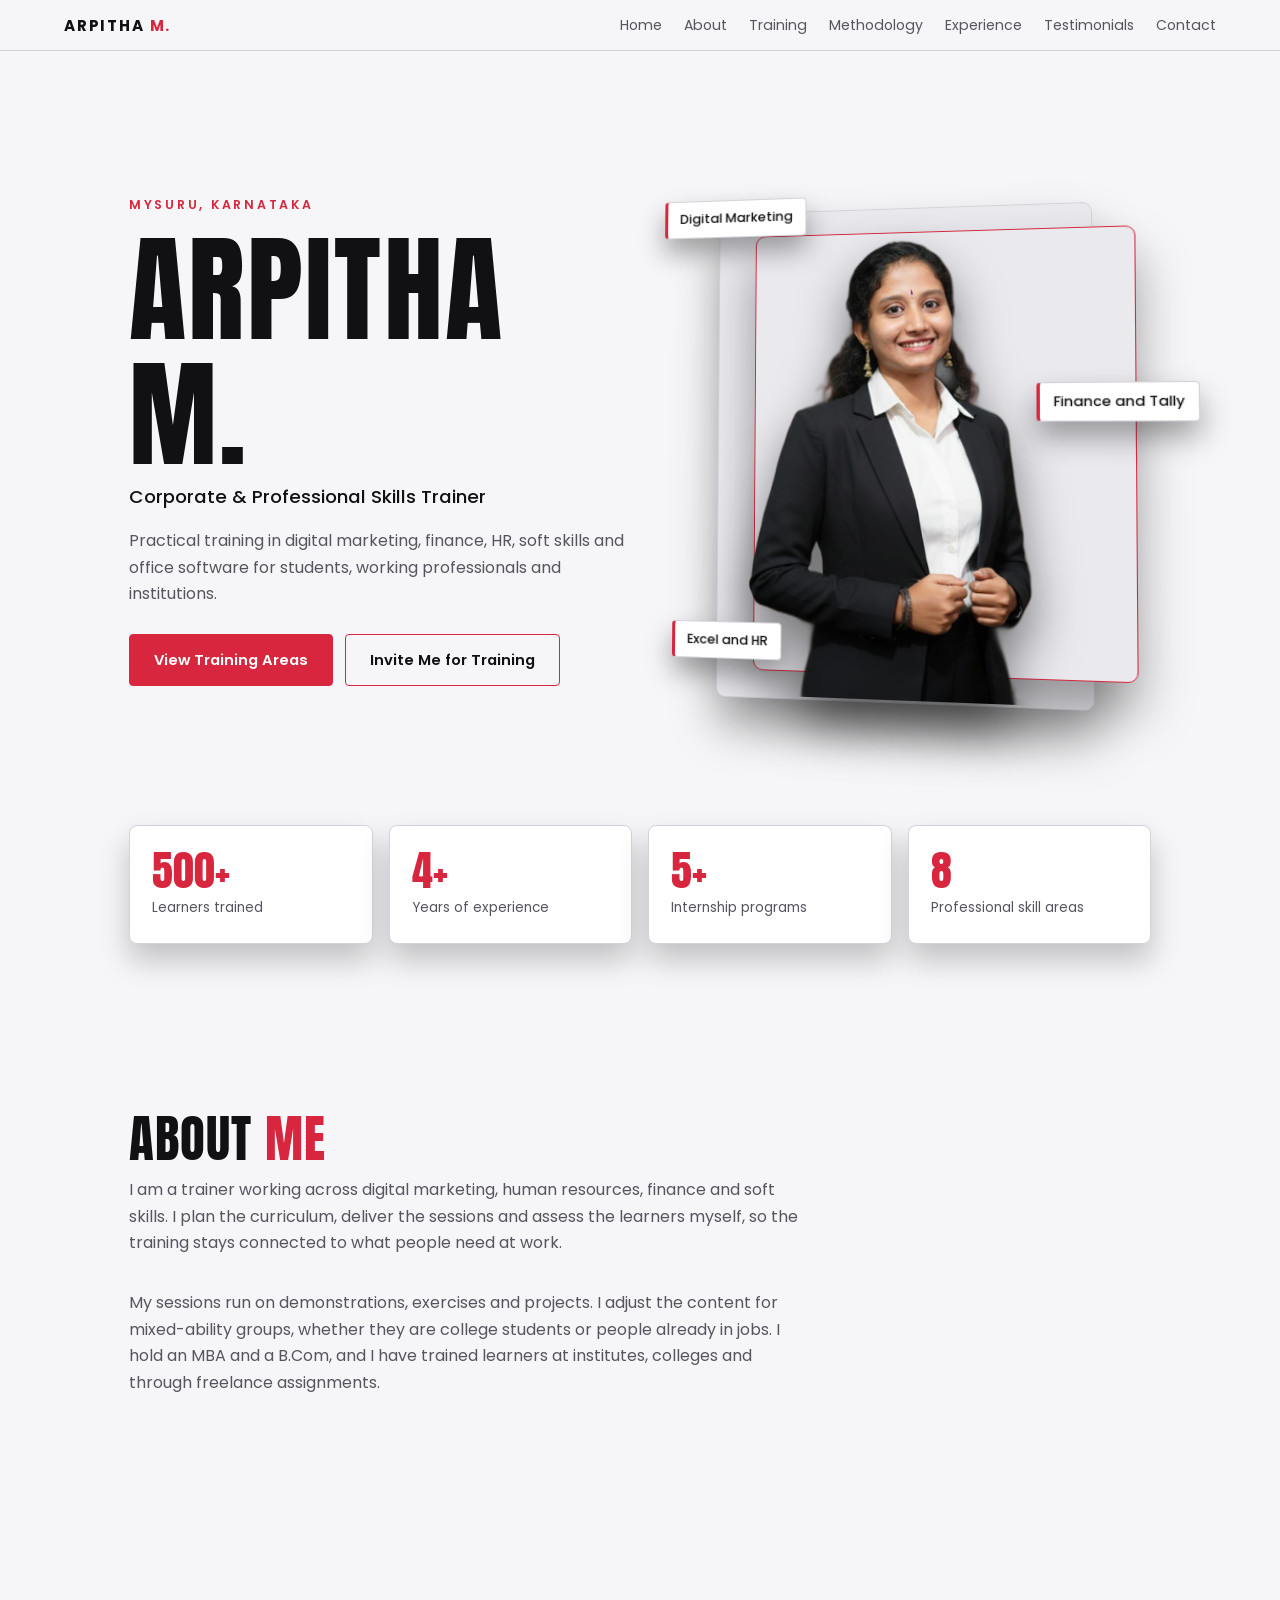
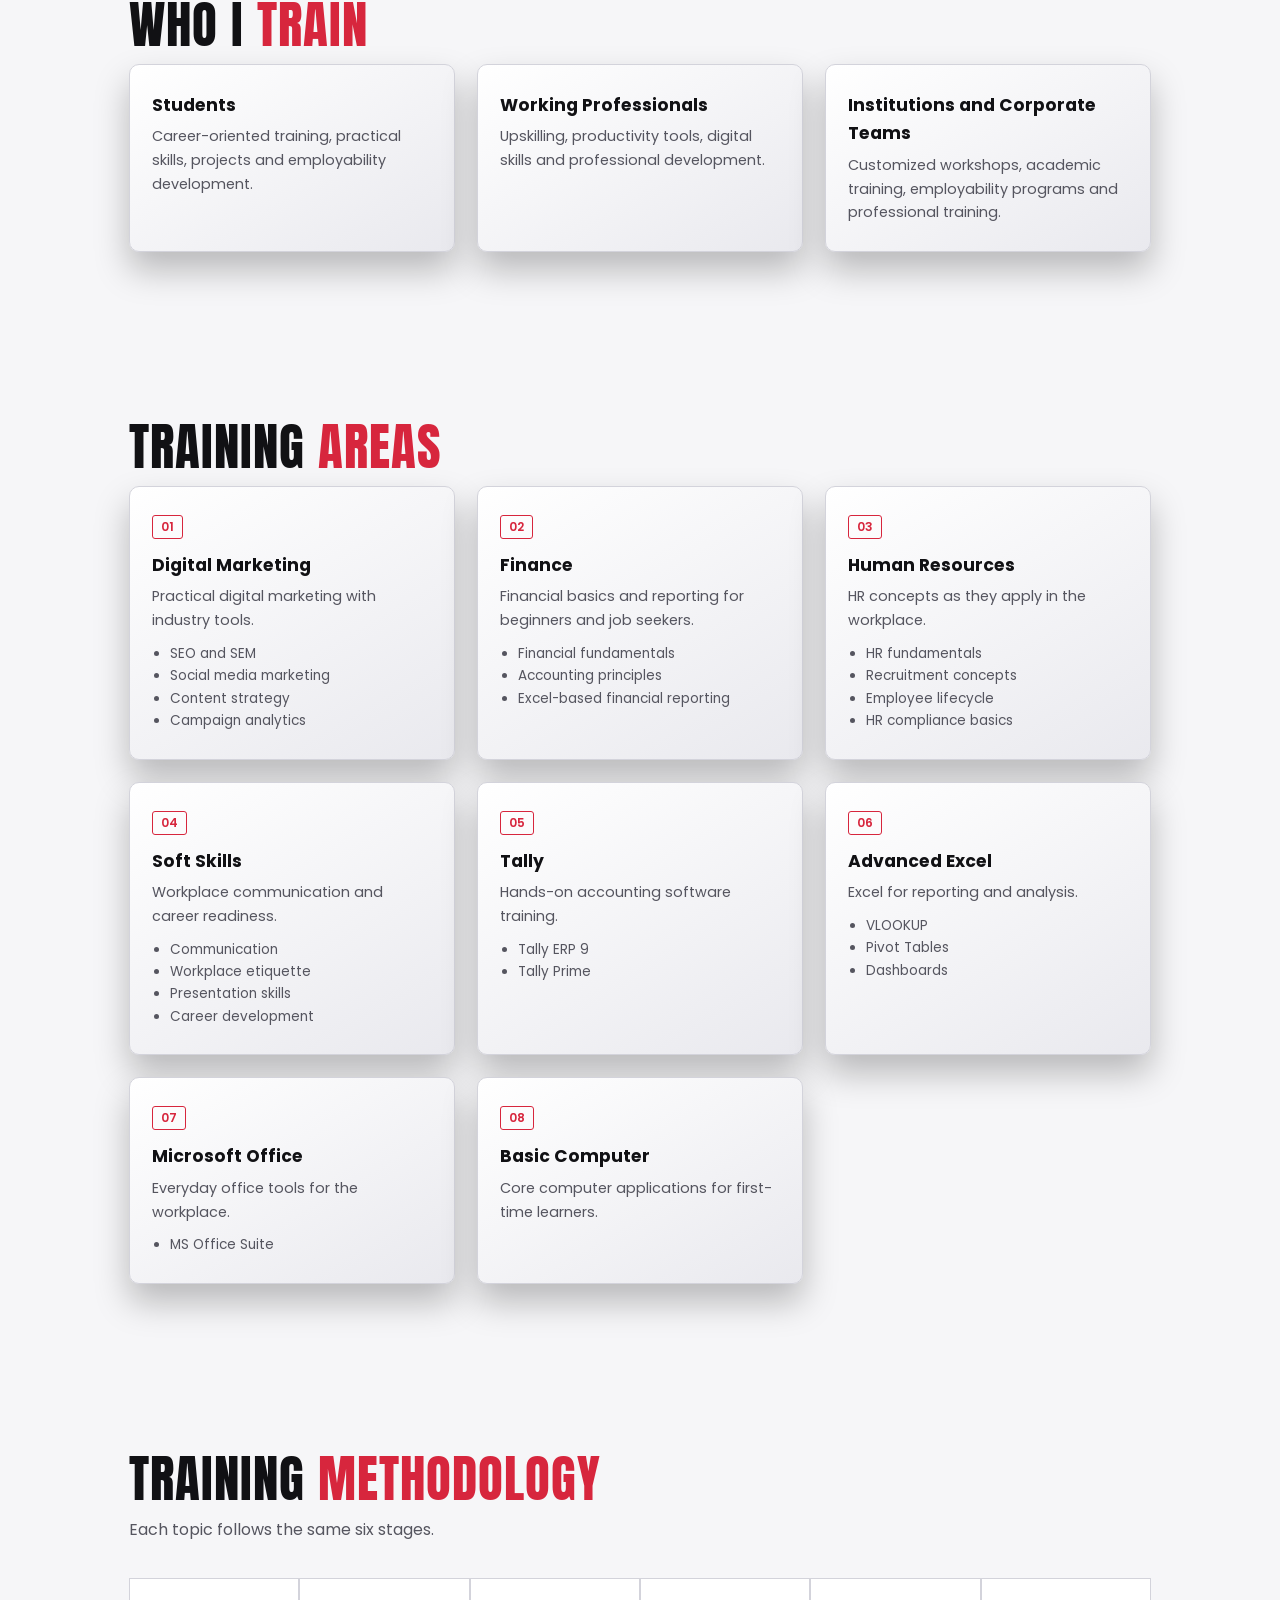
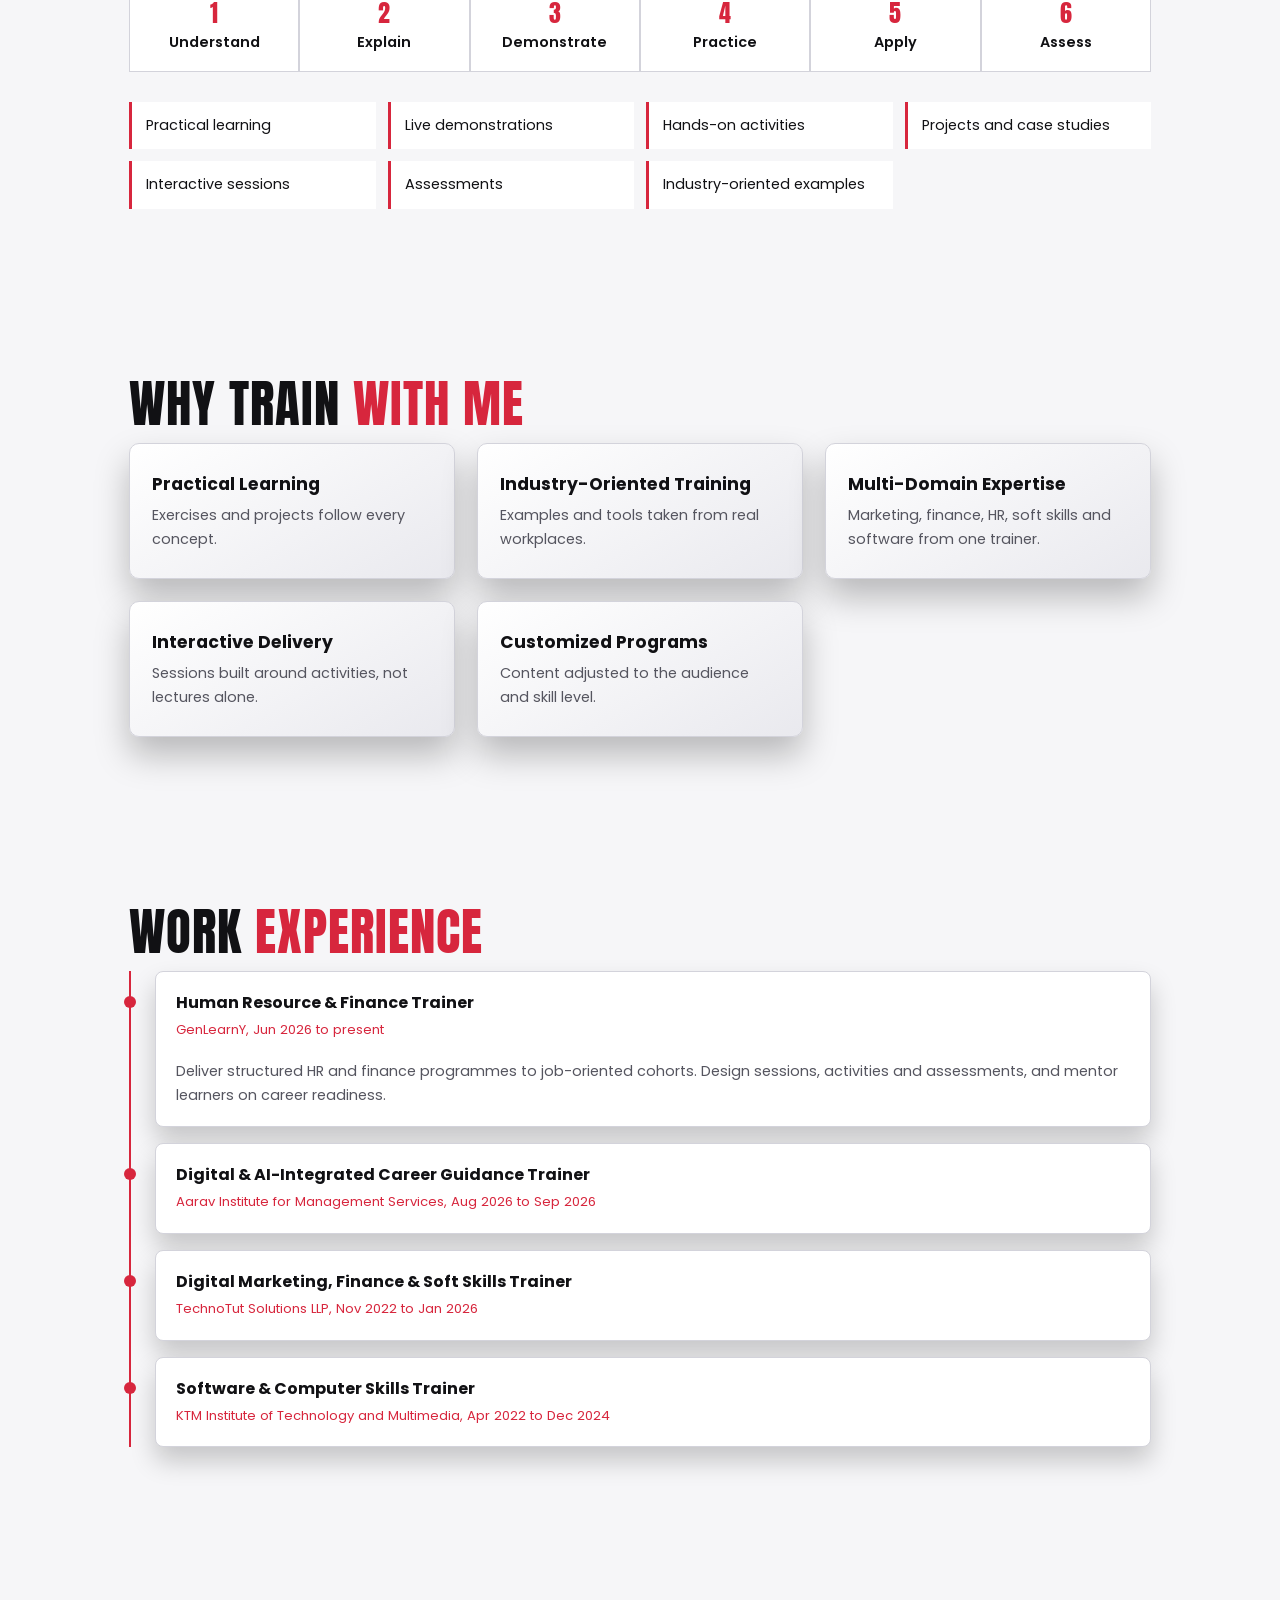
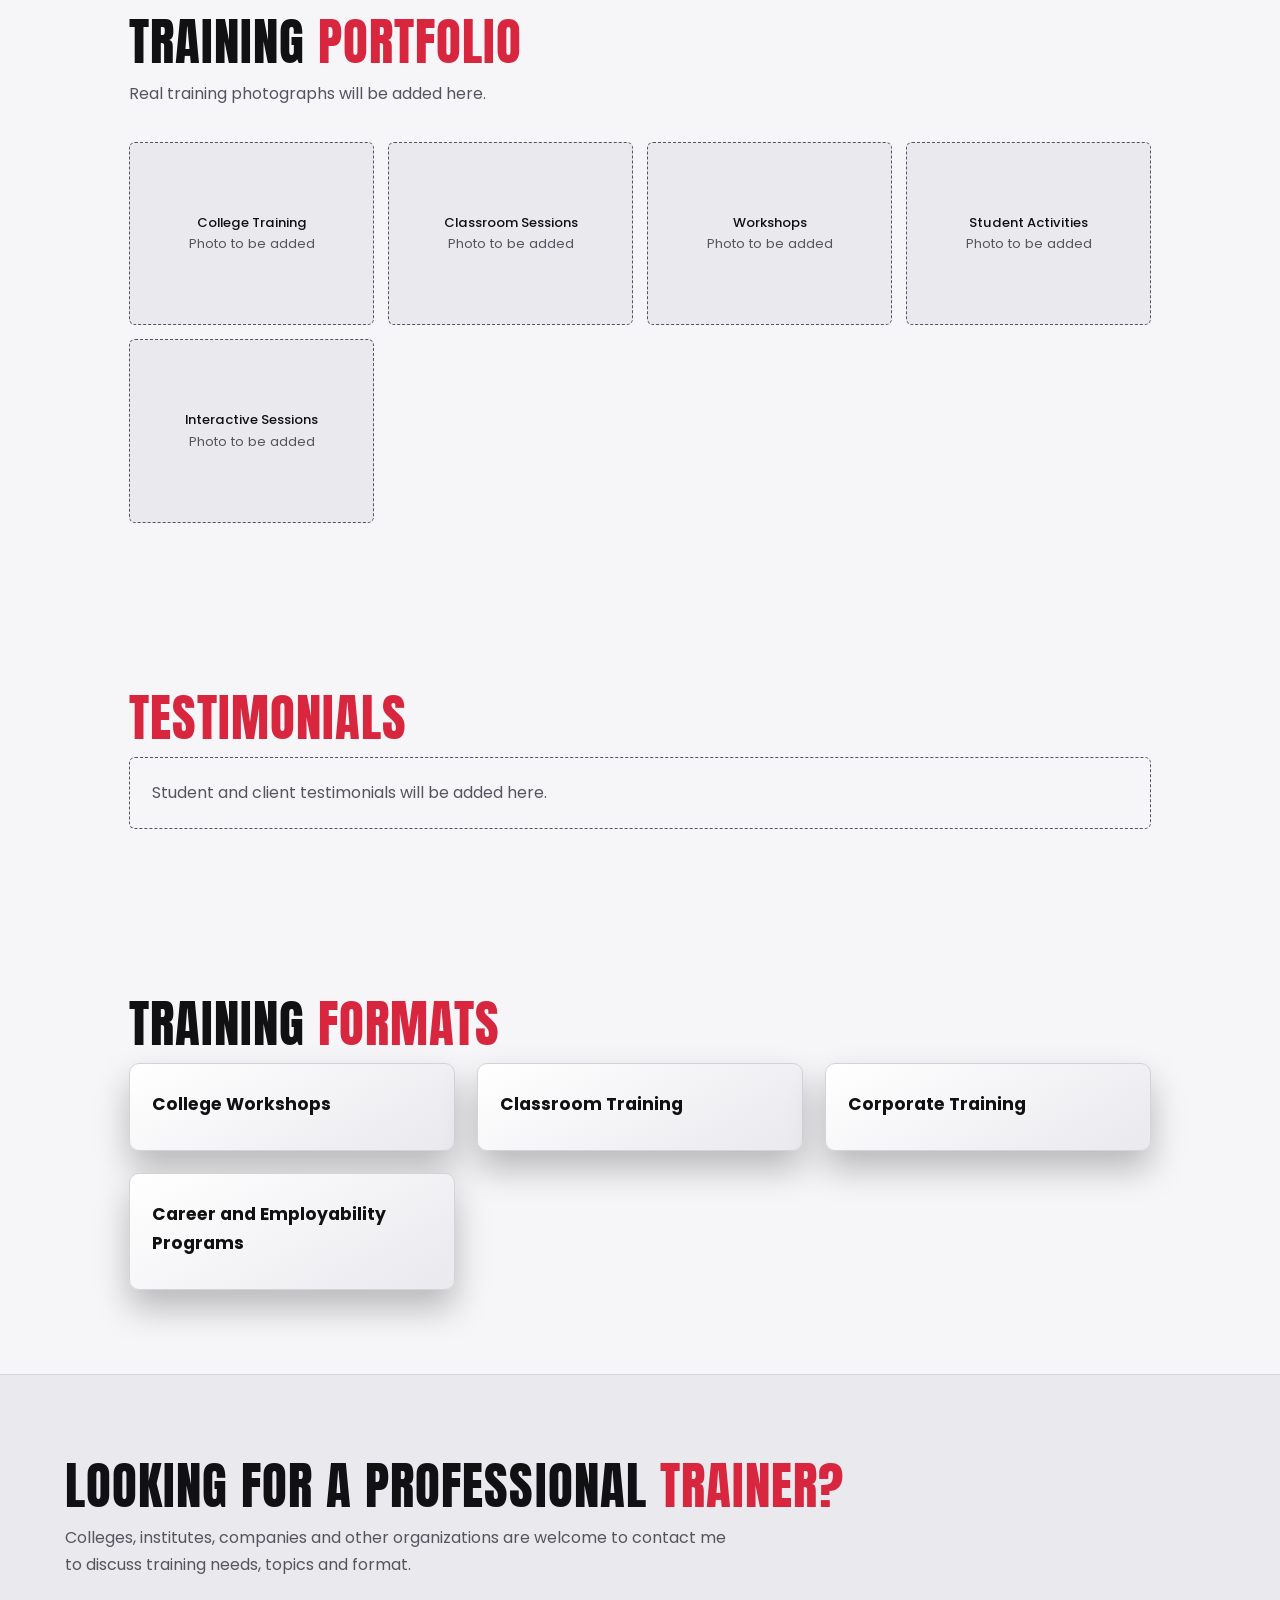
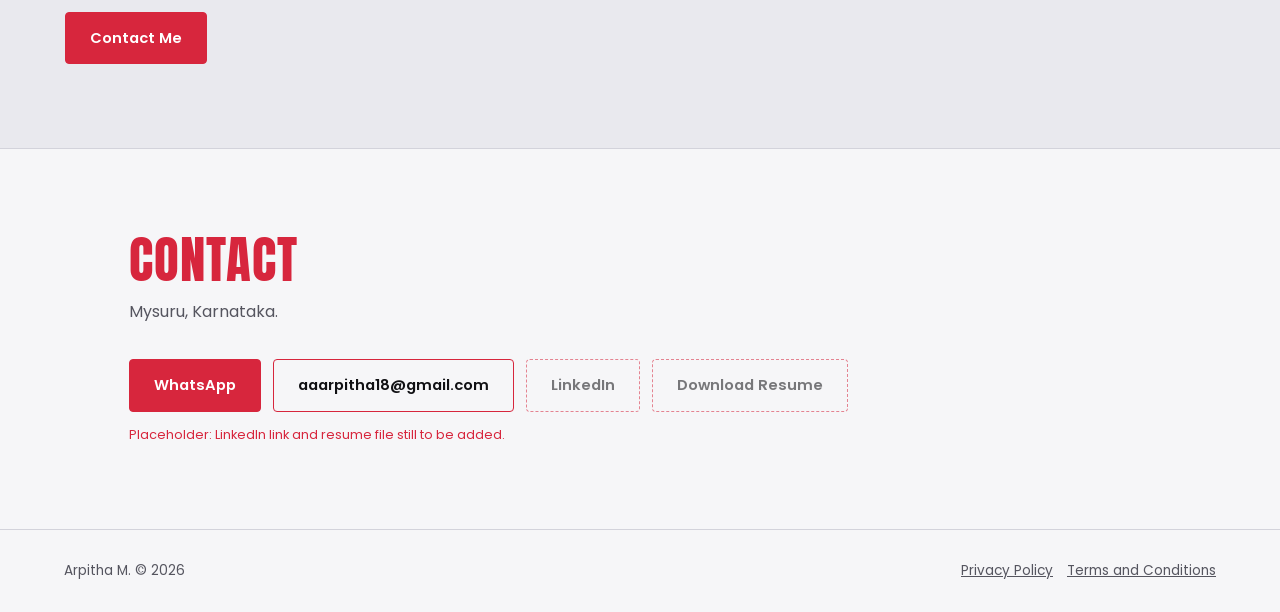
==== index.html @ 869b10e1 "Rename arpitha.html to index.html" ====
<!DOCTYPE html>
<html lang="en">
<head>
<meta charset="utf-8">
<meta name="viewport" content="width=device-width, initial-scale=1, viewport-fit=cover">
<title>Arpitha M. | Corporate & Professional Skills Trainer</title>
<meta name="description" content="Practical training in digital marketing, finance, HR, soft skills and office software for students, professionals and institutions. Mysuru, Karnataka.">
<link href="https://fonts.googleapis.com/css2?family=Anton&family=Poppins:wght@400;500;600&display=swap" rel="stylesheet">
<style>
:root{--bg:#0b0b0d;--bg2:#131317;--fg:#f3f3f5;--mut:#a4a4ae;--acc:#d7263d;--card:#1a1a1f;--line:#2b2b33;box-sizing:border-box;padding-top:env(safe-area-inset-top,0px);padding-bottom:env(safe-area-inset-bottom,0px)}
@media(prefers-color-scheme:light){:root:not([data-theme="dark"]){--bg:#f6f6f8;--bg2:#e9e9ee;--fg:#111114;--mut:#55555f;--card:#fff;--line:#d3d3db}}
:root[data-theme="light"]{--bg:#f6f6f8;--bg2:#e9e9ee;--fg:#111114;--mut:#55555f;--card:#fff;--line:#d3d3db}
:root[data-theme="dark"]{--bg:#0b0b0d;--bg2:#131317;--fg:#f3f3f5;--mut:#a4a4ae;--card:#1a1a1f;--line:#2b2b33}
*{box-sizing:border-box;margin:0}
html{scroll-behavior:smooth;scroll-padding-top:calc(64px + env(safe-area-inset-top,0px));height:auto}
body{background:var(--bg);color:var(--fg);font:400 16px/1.65 Poppins,system-ui,sans-serif;overflow-x:hidden}
h1,h2{font-family:Anton,Impact,sans-serif;font-weight:400;text-transform:uppercase;letter-spacing:.02em;line-height:1.05}
a{color:inherit}
:focus-visible{outline:2px solid var(--acc);outline-offset:3px}
nav{position:sticky;top:env(safe-area-inset-top,0px);z-index:9;display:flex;justify-content:space-between;align-items:center;padding:12px 5vw;background:var(--bg);border-bottom:1px solid var(--line)}
nav b{letter-spacing:.12em;font-size:.95rem}nav b span{color:var(--acc)}
nav ul{display:flex;gap:22px;list-style:none;padding:0}
nav a{text-decoration:none;font-size:.88rem;color:var(--mut)}nav a:hover{color:var(--fg)}
#mb{display:none;background:none;border:1px solid var(--line);color:var(--fg);padding:8px 14px;border-radius:4px;font:inherit;min-height:44px}
section,.wrap{padding:84px 5vw;max-width:1150px;margin:auto}
h2{font-size:clamp(2rem,5vw,3.2rem);margin-bottom:12px}h2 span{color:var(--acc)}
.lead{color:var(--mut);max-width:680px;margin-bottom:34px}
.btn{display:inline-block;padding:13px 24px;border-radius:4px;border:1px solid var(--acc);text-decoration:none;font-weight:600;font-size:.92rem;min-height:44px}
.btn.p{background:var(--acc);color:#fff}.btn.p:hover{background:#b81e32}.btn:not(.p):hover{background:rgba(215,38,61,.12)}
.btn[aria-disabled]{opacity:.55;border-style:dashed;pointer-events:none}
.hero{display:grid;grid-template-columns:1.1fr 1fr;gap:40px;align-items:center;min-height:86vh;perspective:1400px}
.hero small{color:var(--acc);letter-spacing:.22em;font-weight:600;font-size:.78rem}
.hero h1{font-size:clamp(3.4rem,10vw,7.4rem);margin:10px 0 6px}
.hero h3{font-weight:500;font-size:1.15rem;margin-bottom:16px}
.hero p{color:var(--mut);max-width:520px;margin-bottom:26px}
.hero .bt{display:flex;gap:12px;flex-wrap:wrap}
.stage{position:relative;transform-style:preserve-3d;transform:rotateY(-12deg) rotateX(3deg);display:flex;justify-content:center;padding:26px 0}
.stage .pl{position:absolute;border:1px solid var(--line);border-radius:10px;background:var(--bg2);box-shadow:0 30px 50px rgba(0,0,0,.35)}
.stage .a{inset:6% 12% 2% 4%;transform:translateZ(-90px)}
.stage .b{inset:12% 4% 8% 14%;transform:translateZ(-45px);border-color:var(--acc)}
.stage img{position:relative;width:min(100%,380px);height:auto;filter:drop-shadow(0 26px 24px rgba(0,0,0,.5))}
.chip{position:absolute;padding:7px 12px;background:var(--card);border:1px solid var(--line);border-left:3px solid var(--acc);border-radius:4px;font-size:.78rem;font-weight:500;box-shadow:0 14px 26px rgba(0,0,0,.35)}
.c1{top:10%;left:-2%;transform:translateZ(80px)}.c2{top:42%;right:-3%;transform:translateZ(110px)}.c3{bottom:12%;left:0;transform:translateZ(70px)}
.stats{display:grid;grid-template-columns:repeat(auto-fit,minmax(170px,1fr));gap:16px}
.stat{background:var(--card);border:1px solid var(--line);border-radius:8px;padding:22px;box-shadow:0 16px 30px rgba(0,0,0,.22)}
.stat b{font:400 2.6rem Anton,sans-serif;color:var(--acc);display:block;line-height:1.1}.stat span{font-size:.85rem;color:var(--mut)}
.grid{display:grid;grid-template-columns:repeat(auto-fit,minmax(250px,1fr));gap:22px;perspective:1100px}
.card{background:linear-gradient(150deg,var(--card),var(--bg2));border:1px solid var(--line);border-radius:10px;padding:26px 22px;box-shadow:0 18px 34px rgba(0,0,0,.25);transition:transform .2s,border-color .2s}
.card:hover{transform:rotateX(4deg) rotateY(-4deg) translateY(-4px);border-color:var(--acc)}
.card .n{display:inline-block;font:600 .75rem Poppins;color:var(--acc);border:1px solid var(--acc);padding:2px 8px;border-radius:3px;margin-bottom:12px}
.card h3{font-size:1.08rem;margin-bottom:6px}.card p{font-size:.9rem;color:var(--mut)}
.card ul{margin:10px 0 0 18px;padding:0;font-size:.85rem;color:var(--mut)}
.steps{display:grid;grid-template-columns:repeat(6,1fr);gap:0;margin-bottom:30px;counter-reset:s}
.steps div{counter-increment:s;padding:16px 10px;border:1px solid var(--line);background:var(--card);text-align:center;font-weight:600;font-size:.9rem;position:relative}
.steps div::before{content:counter(s);display:block;color:var(--acc);font:400 1.5rem Anton,sans-serif}
.pts{display:grid;grid-template-columns:repeat(auto-fit,minmax(220px,1fr));gap:12px;list-style:none;padding:0}
.pts li{padding:12px 14px;border-left:3px solid var(--acc);background:var(--card);font-size:.9rem}
.tl{border-left:2px solid var(--acc);padding-left:24px;display:grid;gap:16px}
.job{background:var(--card);border:1px solid var(--line);border-radius:8px;padding:0;position:relative;box-shadow:0 14px 26px rgba(0,0,0,.2)}
.job::before{content:"";position:absolute;left:-32px;top:24px;width:12px;height:12px;background:var(--acc);border-radius:50%}
.job button{width:100%;text-align:left;background:none;border:0;color:inherit;font:inherit;padding:18px 20px;cursor:pointer;min-height:44px}
.job strong{display:block}.job em{font-style:normal;color:var(--acc);font-size:.82rem}
.job .d{display:none;padding:0 20px 18px;color:var(--mut);font-size:.9rem}.job.o .d{display:block}
.gal{display:grid;grid-template-columns:repeat(auto-fit,minmax(200px,1fr));gap:14px}
.ph{aspect-ratio:4/3;border:1px dashed var(--mut);border-radius:6px;display:flex;flex-direction:column;align-items:center;justify-content:center;color:var(--mut);font-size:.82rem;text-align:center;padding:10px;background:var(--bg2)}
.ph b{color:var(--fg);font-weight:500}
.note{border:1px dashed var(--mut);padding:22px;border-radius:6px;color:var(--mut)}
.cta{background:var(--bg2);border-top:1px solid var(--line);border-bottom:1px solid var(--line);max-width:none}
.cta>div{max-width:1150px;margin:auto}
.ct{display:flex;gap:12px;flex-wrap:wrap}
.ph-t{color:var(--acc);font-size:.8rem}
footer{border-top:1px solid var(--line);padding:30px 5vw;color:var(--mut);font-size:.85rem;display:flex;justify-content:space-between;gap:12px;flex-wrap:wrap}
footer a{margin-left:14px}
#legal{display:none}.leg h2{margin-top:10px}.leg h3{margin:22px 0 6px}.leg p{color:var(--mut);max-width:720px}
body.lg #main{display:none}body.lg #legal{display:block}
@media(max-width:820px){
nav ul{display:none;position:absolute;top:100%;left:0;right:0;flex-direction:column;gap:0;background:var(--bg);border-bottom:1px solid var(--line)}
nav ul.o{display:flex}nav li a{display:block;padding:14px 5vw}#mb{display:block}
.hero{grid-template-columns:1fr;min-height:auto;padding-top:40px}
.stage{transform:none}.stage .pl{transform:none}.chip{transform:none!important;position:static;margin:4px}.stage{flex-wrap:wrap}.stage .a,.stage .b{display:none}
.steps{grid-template-columns:repeat(2,1fr)}.card:hover{transform:none}
section,.wrap{padding:60px 5vw}}
@media(prefers-reduced-motion:reduce){*{transition:none!important;scroll-behavior:auto!important}}
</style>
</head>
<body>
<nav aria-label="Main">
<b>ARPITHA <span>M.</span></b>
<button id="mb" aria-expanded="false" aria-controls="nl">Menu</button>
<ul id="nl">
<li><a href="#home">Home</a></li><li><a href="#about">About</a></li><li><a href="#training">Training</a></li><li><a href="#method">Methodology</a></li><li><a href="#experience">Experience</a></li><li><a href="#testimonials">Testimonials</a></li><li><a href="#contact">Contact</a></li>
</ul>
</nav>
<div id="main">
<section class="hero" id="home">
<div>
<small>MYSURU, KARNATAKA</small>
<h1>Arpitha M.</h1>
<h3>Corporate &amp; Professional Skills Trainer</h3>
<p>Practical training in digital marketing, finance, HR, soft skills and office software for students, working professionals and institutions.</p>
<div class="bt"><a class="btn p" href="#training">View Training Areas</a><a class="btn" href="#contact">Invite Me for Training</a></div>
</div>
<div class="stage">
<div class="pl a"></div><div class="pl b"></div>
<img alt="Portrait of Arpitha M." src="[data-uri]" width="380" height="521">
<span class="chip c1">Digital Marketing</span><span class="chip c2">Finance and Tally</span><span class="chip c3">Excel and HR</span>
</div>
</section>

<section id="experience-numbers" style="padding-top:0">
<div class="stats">
<div class="stat"><b>500+</b><span>Learners trained</span></div>
<div class="stat"><b>4+</b><span>Years of experience</span></div>
<div class="stat"><b>5+</b><span>Internship programs</span></div>
<div class="stat"><b>8</b><span>Professional skill areas</span></div>
</div>
</section>

<section id="about">
<h2>About <span>Me</span></h2>
<p class="lead">I am a trainer working across digital marketing, human resources, finance and soft skills. I plan the curriculum, deliver the sessions and assess the learners myself, so the training stays connected to what people need at work.</p>
<p class="lead">My sessions run on demonstrations, exercises and projects. I adjust the content for mixed-ability groups, whether they are college students or people already in jobs. I hold an MBA and a B.Com, and I have trained learners at institutes, colleges and through freelance assignments.</p>
</section>

<section id="who">
<h2>Who I <span>Train</span></h2>
<div class="grid">
<div class="card"><h3>Students</h3><p>Career-oriented training, practical skills, projects and employability development.</p></div>
<div class="card"><h3>Working Professionals</h3><p>Upskilling, productivity tools, digital skills and professional development.</p></div>
<div class="card"><h3>Institutions and Corporate Teams</h3><p>Customized workshops, academic training, employability programs and professional training.</p></div>
</div>
</section>

<section id="training">
<h2>Training <span>Areas</span></h2>
<div class="grid">
<div class="card"><span class="n">01</span><h3>Digital Marketing</h3><p>Practical digital marketing with industry tools.</p><ul><li>SEO and SEM</li><li>Social media marketing</li><li>Content strategy</li><li>Campaign analytics</li></ul></div>
<div class="card"><span class="n">02</span><h3>Finance</h3><p>Financial basics and reporting for beginners and job seekers.</p><ul><li>Financial fundamentals</li><li>Accounting principles</li><li>Excel-based financial reporting</li></ul></div>
<div class="card"><span class="n">03</span><h3>Human Resources</h3><p>HR concepts as they apply in the workplace.</p><ul><li>HR fundamentals</li><li>Recruitment concepts</li><li>Employee lifecycle</li><li>HR compliance basics</li></ul></div>
<div class="card"><span class="n">04</span><h3>Soft Skills</h3><p>Workplace communication and career readiness.</p><ul><li>Communication</li><li>Workplace etiquette</li><li>Presentation skills</li><li>Career development</li></ul></div>
<div class="card"><span class="n">05</span><h3>Tally</h3><p>Hands-on accounting software training.</p><ul><li>Tally ERP 9</li><li>Tally Prime</li></ul></div>
<div class="card"><span class="n">06</span><h3>Advanced Excel</h3><p>Excel for reporting and analysis.</p><ul><li>VLOOKUP</li><li>Pivot Tables</li><li>Dashboards</li></ul></div>
<div class="card"><span class="n">07</span><h3>Microsoft Office</h3><p>Everyday office tools for the workplace.</p><ul><li>MS Office Suite</li></ul></div>
<div class="card"><span class="n">08</span><h3>Basic Computer</h3><p>Core computer applications for first-time learners.</p></div>
</div>
</section>

<section id="method">
<h2>Training <span>Methodology</span></h2>
<p class="lead">Each topic follows the same six stages.</p>
<div class="steps"><div>Understand</div><div>Explain</div><div>Demonstrate</div><div>Practice</div><div>Apply</div><div>Assess</div></div>
<ul class="pts"><li>Practical learning</li><li>Live demonstrations</li><li>Hands-on activities</li><li>Projects and case studies</li><li>Interactive sessions</li><li>Assessments</li><li>Industry-oriented examples</li></ul>
</section>

<section id="why">
<h2>Why Train <span>With Me</span></h2>
<div class="grid">
<div class="card"><h3>Practical Learning</h3><p>Exercises and projects follow every concept.</p></div>
<div class="card"><h3>Industry-Oriented Training</h3><p>Examples and tools taken from real workplaces.</p></div>
<div class="card"><h3>Multi-Domain Expertise</h3><p>Marketing, finance, HR, soft skills and software from one trainer.</p></div>
<div class="card"><h3>Interactive Delivery</h3><p>Sessions built around activities, not lectures alone.</p></div>
<div class="card"><h3>Customized Programs</h3><p>Content adjusted to the audience and skill level.</p></div>
</div>
</section>

<section id="experience">
<h2>Work <span>Experience</span></h2>
<div class="tl">
<div class="job o"><button aria-expanded="true"><strong>Human Resource &amp; Finance Trainer</strong><em>GenLearnY, Jun 2026 to present</em></button><div class="d">Deliver structured HR and finance programmes to job-oriented cohorts. Design sessions, activities and assessments, and mentor learners on career readiness.</div></div>
<div class="job"><button aria-expanded="false"><strong>Digital &amp; AI-Integrated Career Guidance Trainer</strong><em>Aarav Institute for Management Services, Aug 2026 to Sep 2026</em></button><div class="d">Delivered digital and AI-integrated training and career guidance workshops across colleges and educational institutions, customised to each group.</div></div>
<div class="job"><button aria-expanded="false"><strong>Digital Marketing, Finance &amp; Soft Skills Trainer</strong><em>TechnoTut Solutions LLP, Nov 2022 to Jan 2026</em></button><div class="d">Designed and delivered training in digital marketing, finance and soft skills. Built modules, assignments and assessments, and guided learners through industry-oriented projects.</div></div>
<div class="job"><button aria-expanded="false"><strong>Software &amp; Computer Skills Trainer</strong><em>KTM Institute of Technology and Multimedia, Apr 2022 to Dec 2024</em></button><div class="d">Taught MS Office, Advanced Excel, Tally ERP 9 and core computer applications, with separate tracks for beginner, intermediate and advanced learners.</div></div>
</div>
</section>

<section id="gallery">
<h2>Training <span>Portfolio</span></h2>
<p class="lead">Real training photographs will be added here.</p>
<div class="gal">
<div class="ph"><b>College Training</b>Photo to be added</div><div class="ph"><b>Classroom Sessions</b>Photo to be added</div><div class="ph"><b>Workshops</b>Photo to be added</div><div class="ph"><b>Student Activities</b>Photo to be added</div><div class="ph"><b>Interactive Sessions</b>Photo to be added</div>
</div>
</section>

<section id="testimonials">
<h2><span>Testimonials</span></h2>
<div class="note">Student and client testimonials will be added here.</div>
</section>

<section id="formats">
<h2>Training <span>Formats</span></h2>
<div class="grid">
<div class="card"><h3>College Workshops</h3></div><div class="card"><h3>Classroom Training</h3></div><div class="card"><h3>Corporate Training</h3></div><div class="card"><h3>Career and Employability Programs</h3></div>
</div>
</section>

<section class="cta" id="cta"><div>
<h2>Looking for a Professional <span>Trainer?</span></h2>
<p class="lead">Colleges, institutes, companies and other organizations are welcome to contact me to discuss training needs, topics and format.</p>
<a class="btn p" href="#contact">Contact Me</a>
</div></section>

<section id="contact">
<h2><span>Contact</span></h2>
<p class="lead">Mysuru, Karnataka.</p>
<div class="ct">
<a class="btn p" href="https://wa.me/916363958020">WhatsApp</a>
<a class="btn" href="mailto:aaarpitha18@gmail.com">aaarpitha18@gmail.com</a>
<a class="btn" aria-disabled="true" href="#contact">LinkedIn</a>
<a class="btn" aria-disabled="true" href="#contact">Download Resume</a>
</div>
<p class="ph-t" style="margin-top:12px">Placeholder: LinkedIn link and resume file still to be added.</p>
</section>
</div>

<div id="legal"><div class="wrap leg"></div></div>

<footer><span>Arpitha M. &copy; <span id="y"></span></span><span><a href="#/privacy-policy">Privacy Policy</a><a href="#/terms-and-conditions">Terms and Conditions</a></span></footer>

<script>
(function(){
var L={
"/privacy-policy":'<h2>Privacy <span>Policy</span></h2><p class="ph-t">Draft. Review and customize every item marked [CUSTOMIZE] before publishing.</p><h3>What this site collects</h3><p>This site has no forms and no accounts. [CUSTOMIZE: confirm whether analytics or cookies are added later.]</p><h3>Contact details you send</h3><p>If you email or message me on WhatsApp, I use your details only to reply about training. I do not sell or share them. [CUSTOMIZE: add retention period and any third parties.]</p><h3>Third-party services</h3><p>The site loads fonts from Google Fonts. WhatsApp and email open in their own apps under their own policies.</p><h3>Your requests</h3><p>To ask me to delete messages you sent, email me. [CUSTOMIZE: legal entity name, address and applicable law.]</p><p><a href="#home">Back to site</a></p>',
"/terms-and-conditions":'<h2>Terms and <span>Conditions</span></h2><p class="ph-t">Draft. Review and customize every item marked [CUSTOMIZE] before publishing.</p><h3>Use of this site</h3><p>This site presents the training services and background of Arpitha M. Content is for information only.</p><h3>Training engagements</h3><p>Fees, schedules, cancellation and certification terms are agreed in writing for each engagement. [CUSTOMIZE: add standard fees, cancellation policy and certificate terms if offered.]</p><h3>Content ownership</h3><p>Text, images and training material on this site belong to Arpitha M. Please ask before reusing them.</p><h3>Liability</h3><p>[CUSTOMIZE: add liability wording and governing law, ideally reviewed by a legal professional.]</p><p><a href="#home">Back to site</a></p>'};
function route(){var k=location.hash.slice(1);if(L[k]){document.querySelector('#legal .leg').innerHTML=L[k];document.body.classList.add('lg');document.title=k.indexOf('priv')>0?'Privacy Policy | Arpitha M.':'Terms and Conditions | Arpitha M.';scrollTo(0,0)}else{if(document.body.classList.contains('lg')){document.body.classList.remove('lg');document.title='Arpitha M. | Corporate & Professional Skills Trainer';var e=k&&document.getElementById(k);if(e)e.scrollIntoView()}}}
addEventListener('hashchange',route);route();
document.getElementById('y').textContent=new Date().getFullYear();
var mb=document.getElementById('mb'),nl=document.getElementById('nl');
mb.onclick=function(){var o=nl.classList.toggle('o');mb.setAttribute('aria-expanded',o)};
nl.onclick=function(e){if(e.target.tagName==='A'){nl.classList.remove('o');mb.setAttribute('aria-expanded',false)}};
document.querySelectorAll('.job button').forEach(function(b){b.onclick=function(){var j=b.parentNode,o=j.classList.toggle('o');b.setAttribute('aria-expanded',o)}});
})();
</script>
</body>
</html>
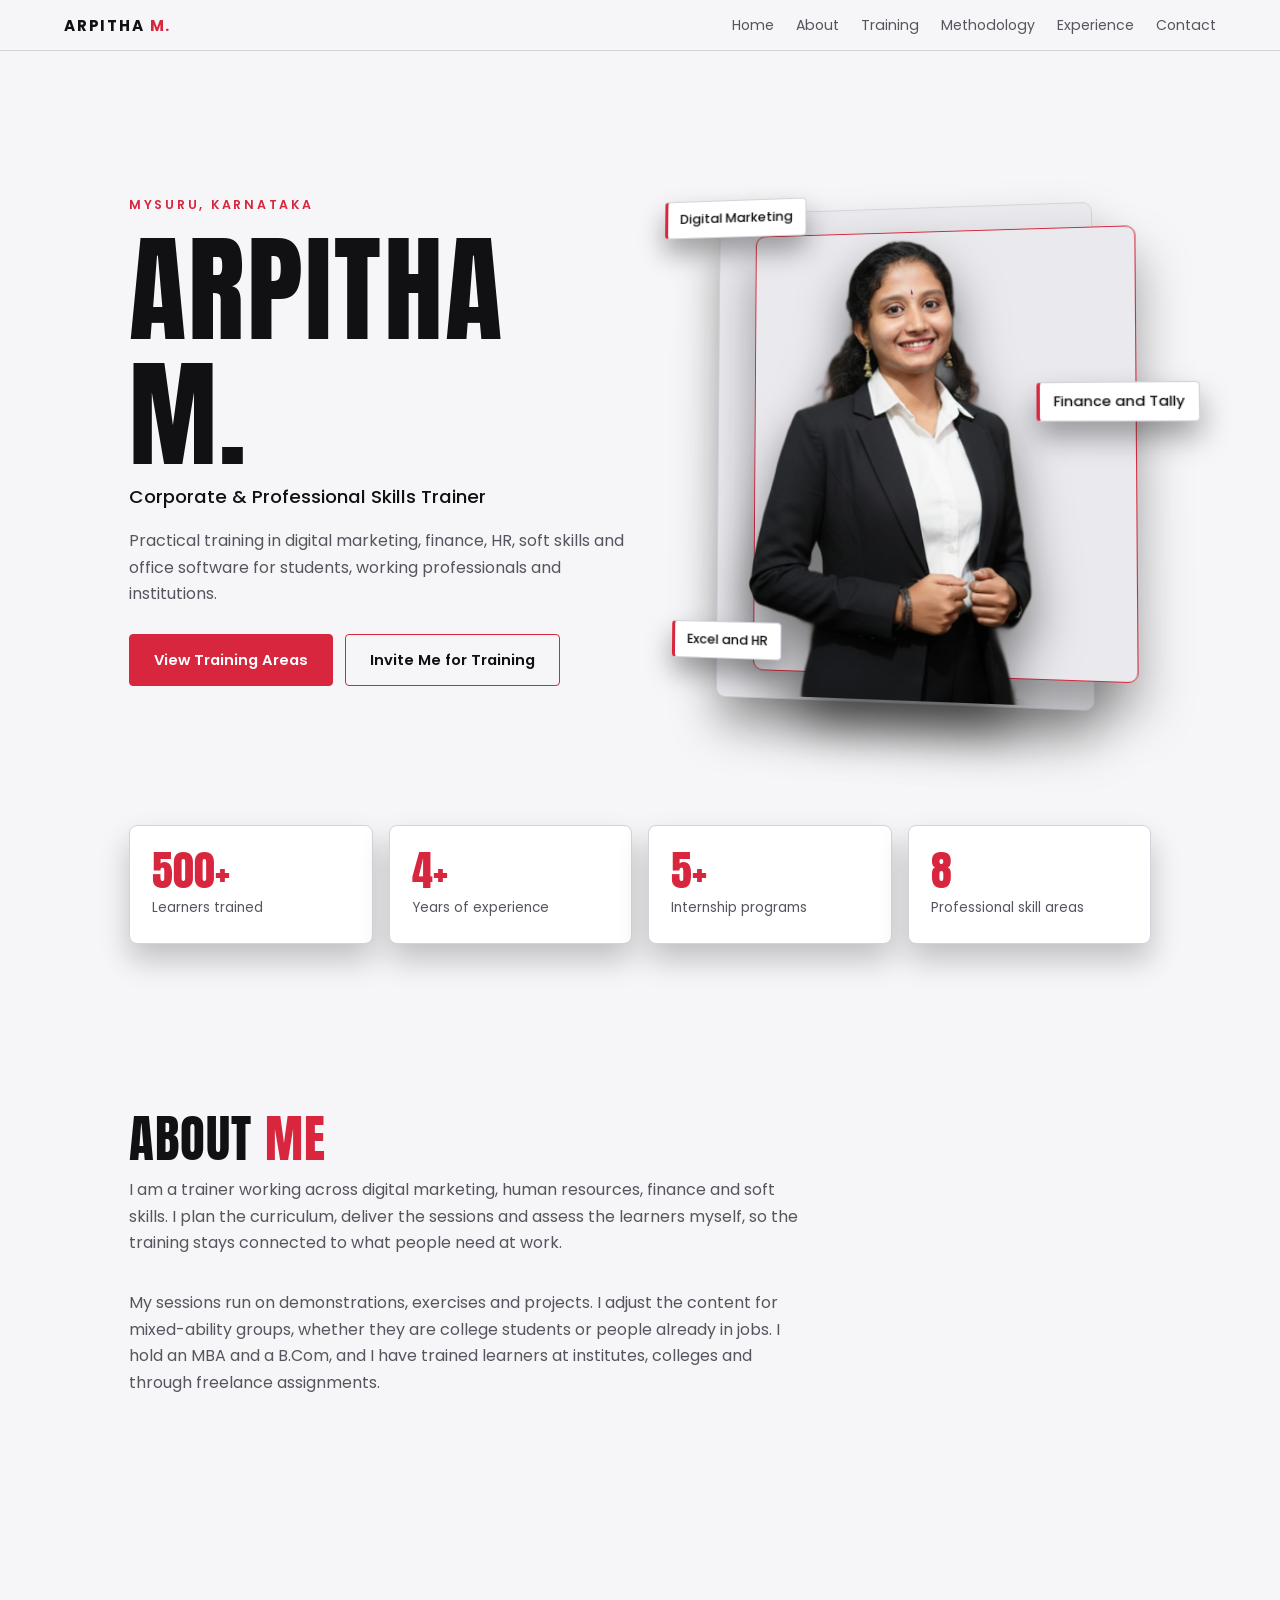
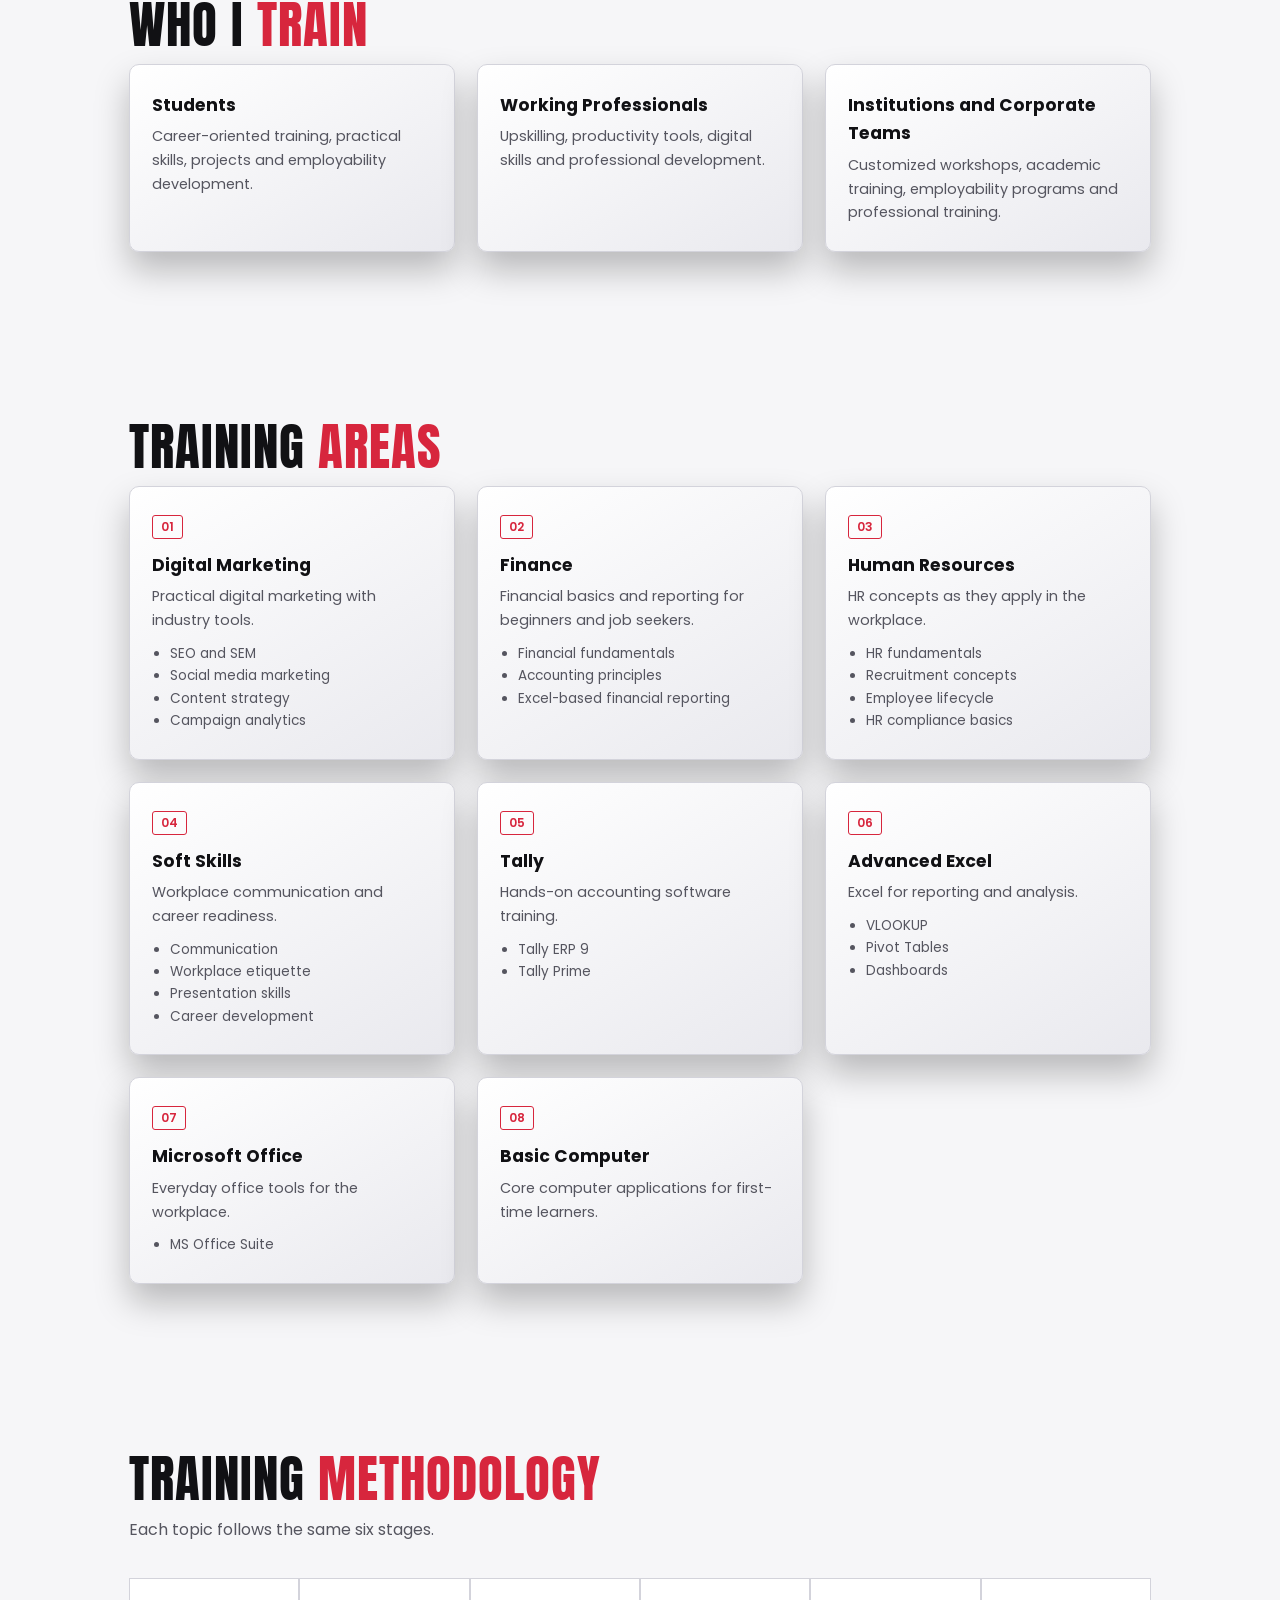
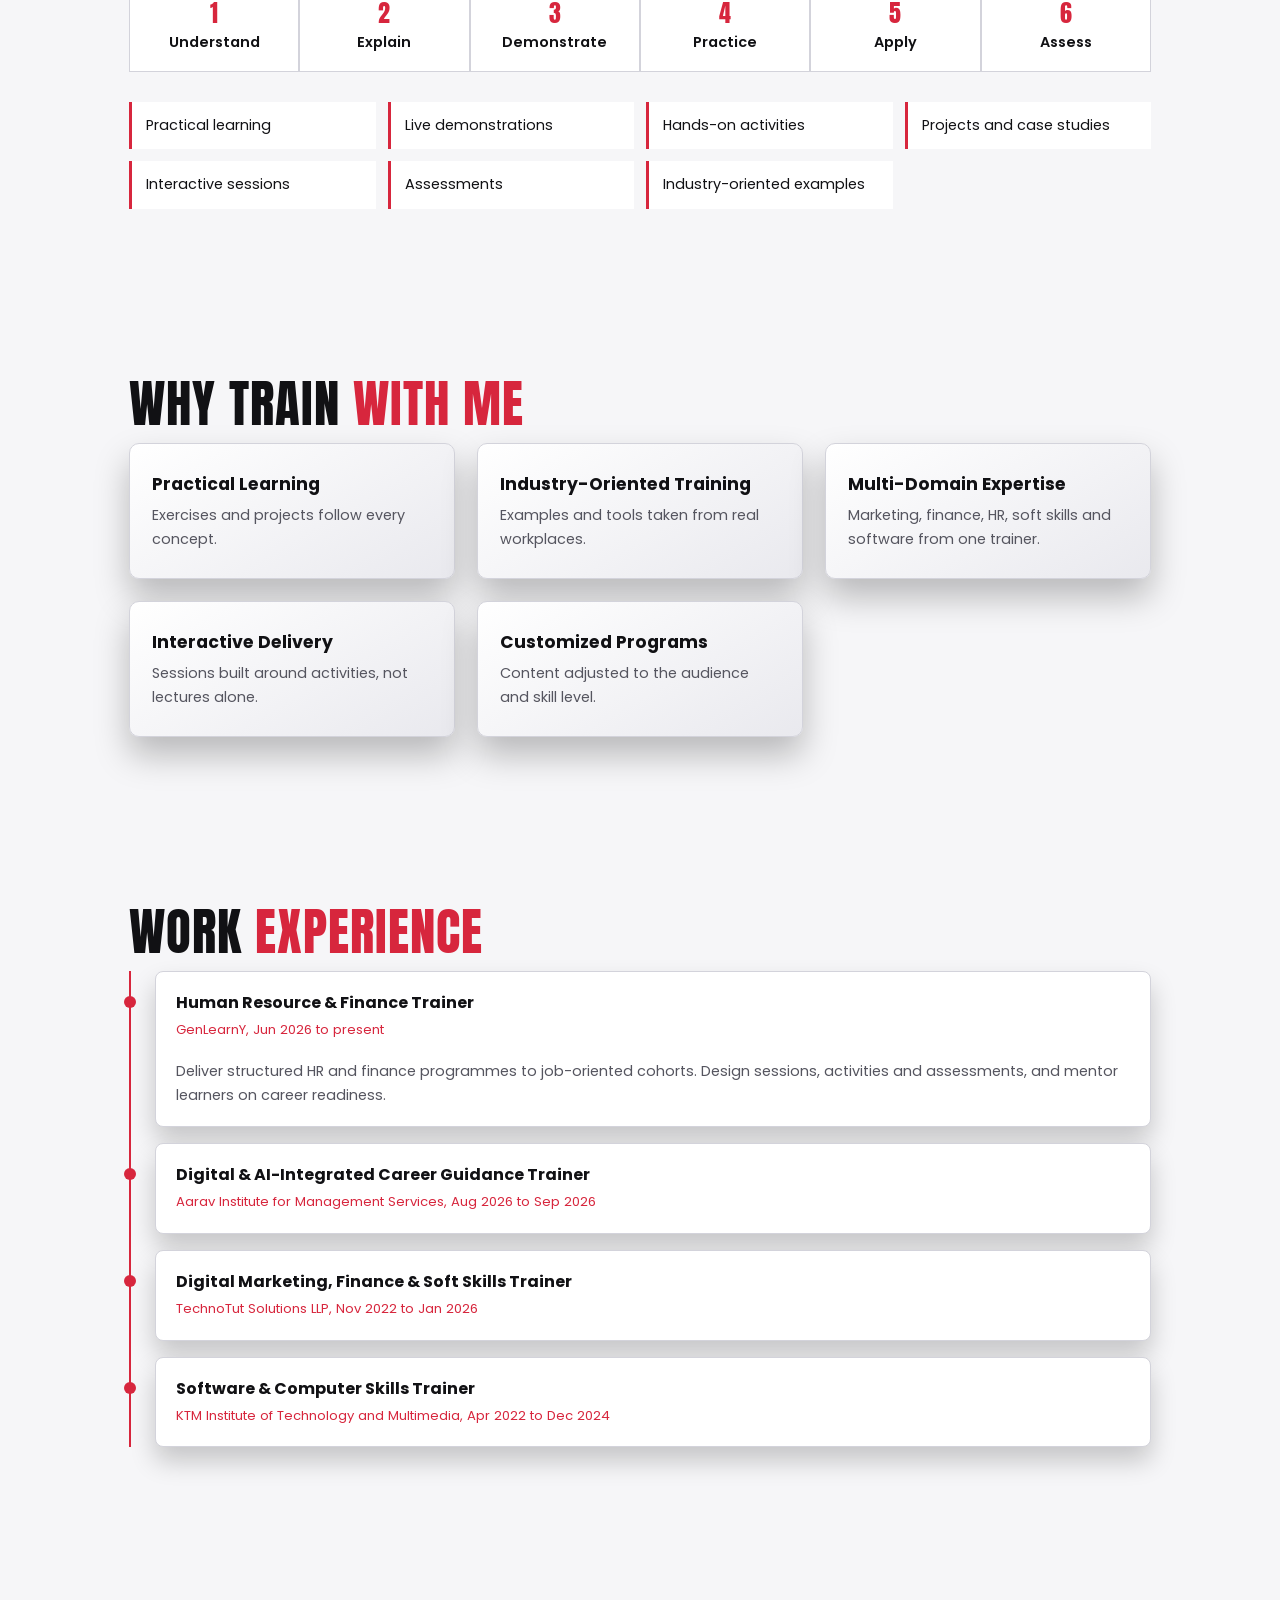
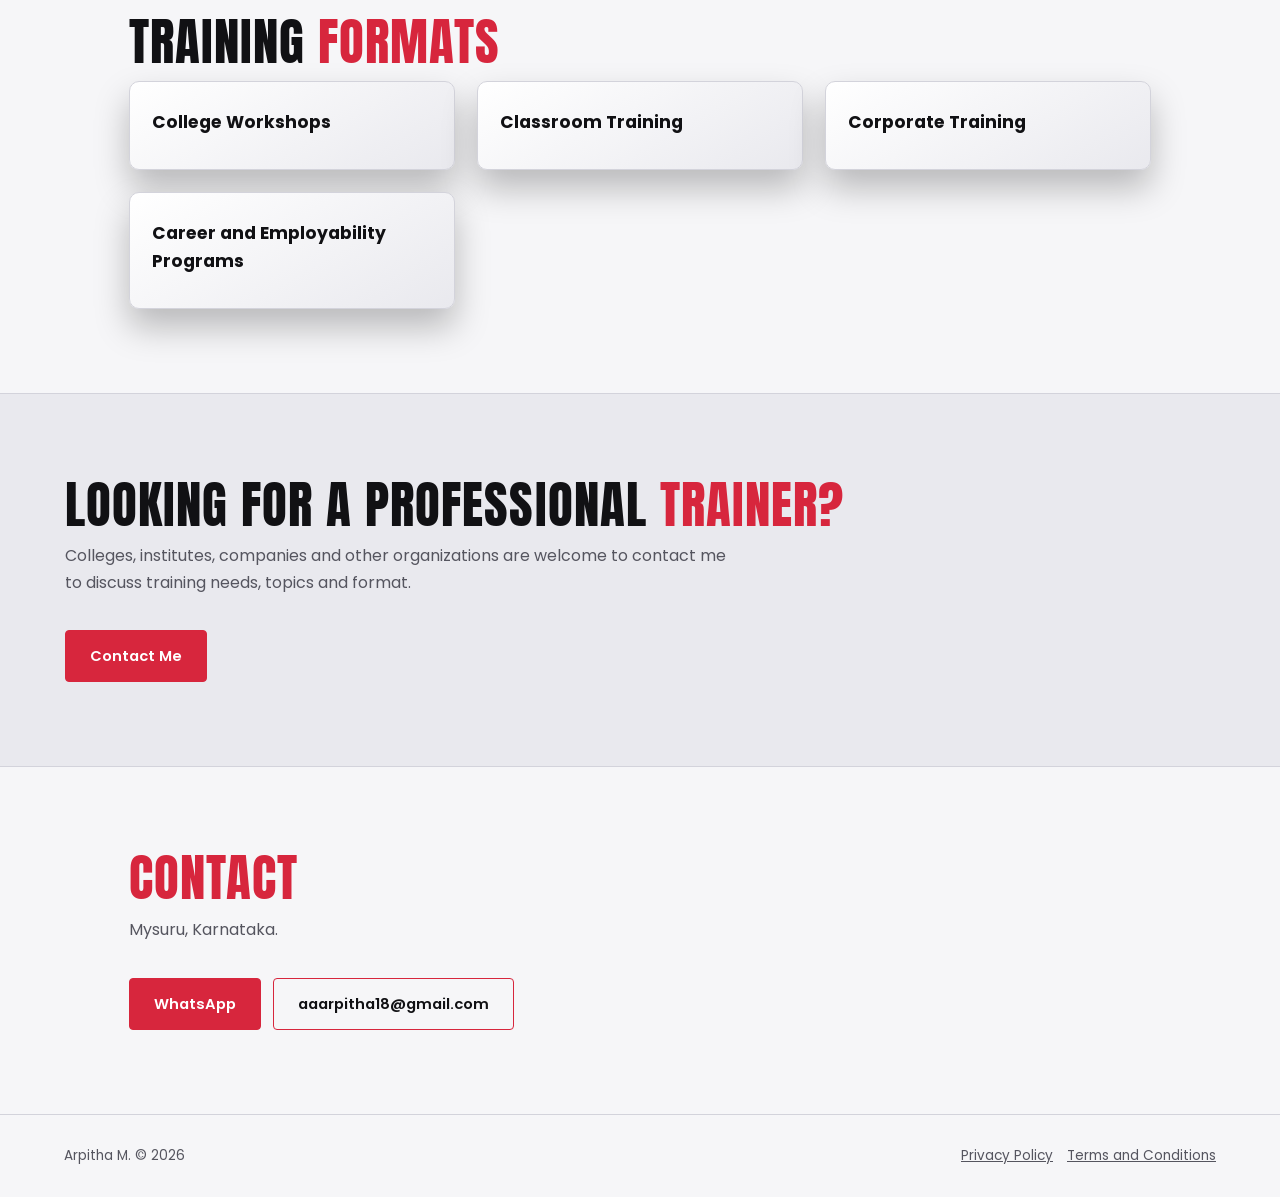
==== commit 0e67b52a: "Rename Arpitha M. _ Portfolio (1).html to index.html" ====
--- a/index.html
+++ b/index.html
@@ -77,8 +77,8 @@
 nav ul{display:none;position:absolute;top:100%;left:0;right:0;flex-direction:column;gap:0;background:var(--bg);border-bottom:1px solid var(--line)}
 nav ul.o{display:flex}nav li a{display:block;padding:14px 5vw}#mb{display:block}
 .hero{grid-template-columns:1fr;min-height:auto;padding-top:40px}
-.stage{transform:none}.stage .pl{transform:none}.chip{transform:none!important;position:static;margin:4px}.stage{flex-wrap:wrap}.stage .a,.stage .b{display:none}
-.steps{grid-template-columns:repeat(2,1fr)}.card:hover{transform:none}
+.stage{transform:rotateY(-8deg) rotateX(2deg);padding:20px 0 34px}.stage .a{inset:8% 14% 2% 6%;transform:translateZ(-60px)}.stage .b{inset:14% 6% 8% 16%;transform:translateZ(-30px)}.stage img{width:min(76%,290px)}.chip{font-size:.7rem;padding:5px 9px}.c1{left:0;transform:translateZ(50px)}.c2{right:0;transform:translateZ(70px)}.c3{left:2%;transform:translateZ(45px)}.grid{perspective:900px}.card{border-top:2px solid var(--acc);box-shadow:6px 6px 0 var(--line),0 18px 28px rgba(0,0,0,.3)}.card:active{transform:rotateX(3deg) rotateY(-3deg)}.stat{box-shadow:5px 5px 0 var(--line),0 14px 24px rgba(0,0,0,.3)}
+.steps{grid-template-columns:repeat(2,1fr)}
 section,.wrap{padding:60px 5vw}}
 @media(prefers-reduced-motion:reduce){*{transition:none!important;scroll-behavior:auto!important}}
 </style>
@@ -88,7 +88,7 @@
 <b>ARPITHA <span>M.</span></b>
 <button id="mb" aria-expanded="false" aria-controls="nl">Menu</button>
 <ul id="nl">
-<li><a href="#home">Home</a></li><li><a href="#about">About</a></li><li><a href="#training">Training</a></li><li><a href="#method">Methodology</a></li><li><a href="#experience">Experience</a></li><li><a href="#testimonials">Testimonials</a></li><li><a href="#contact">Contact</a></li>
+<li><a href="#home">Home</a></li><li><a href="#about">About</a></li><li><a href="#training">Training</a></li><li><a href="#method">Methodology</a></li><li><a href="#experience">Experience</a></li><li><a href="#contact">Contact</a></li>
 </ul>
 </nav>
 <div id="main">
@@ -173,19 +173,6 @@
 </div>
 </section>
 
-<section id="gallery">
-<h2>Training <span>Portfolio</span></h2>
-<p class="lead">Real training photographs will be added here.</p>
-<div class="gal">
-<div class="ph"><b>College Training</b>Photo to be added</div><div class="ph"><b>Classroom Sessions</b>Photo to be added</div><div class="ph"><b>Workshops</b>Photo to be added</div><div class="ph"><b>Student Activities</b>Photo to be added</div><div class="ph"><b>Interactive Sessions</b>Photo to be added</div>
-</div>
-</section>
-
-<section id="testimonials">
-<h2><span>Testimonials</span></h2>
-<div class="note">Student and client testimonials will be added here.</div>
-</section>
-
 <section id="formats">
 <h2>Training <span>Formats</span></h2>
 <div class="grid">
@@ -205,10 +192,7 @@
 <div class="ct">
 <a class="btn p" href="https://wa.me/916363958020">WhatsApp</a>
 <a class="btn" href="mailto:aaarpitha18@gmail.com">aaarpitha18@gmail.com</a>
-<a class="btn" aria-disabled="true" href="#contact">LinkedIn</a>
-<a class="btn" aria-disabled="true" href="#contact">Download Resume</a>
-</div>
-<p class="ph-t" style="margin-top:12px">Placeholder: LinkedIn link and resume file still to be added.</p>
+</div>
 </section>
 </div>
 
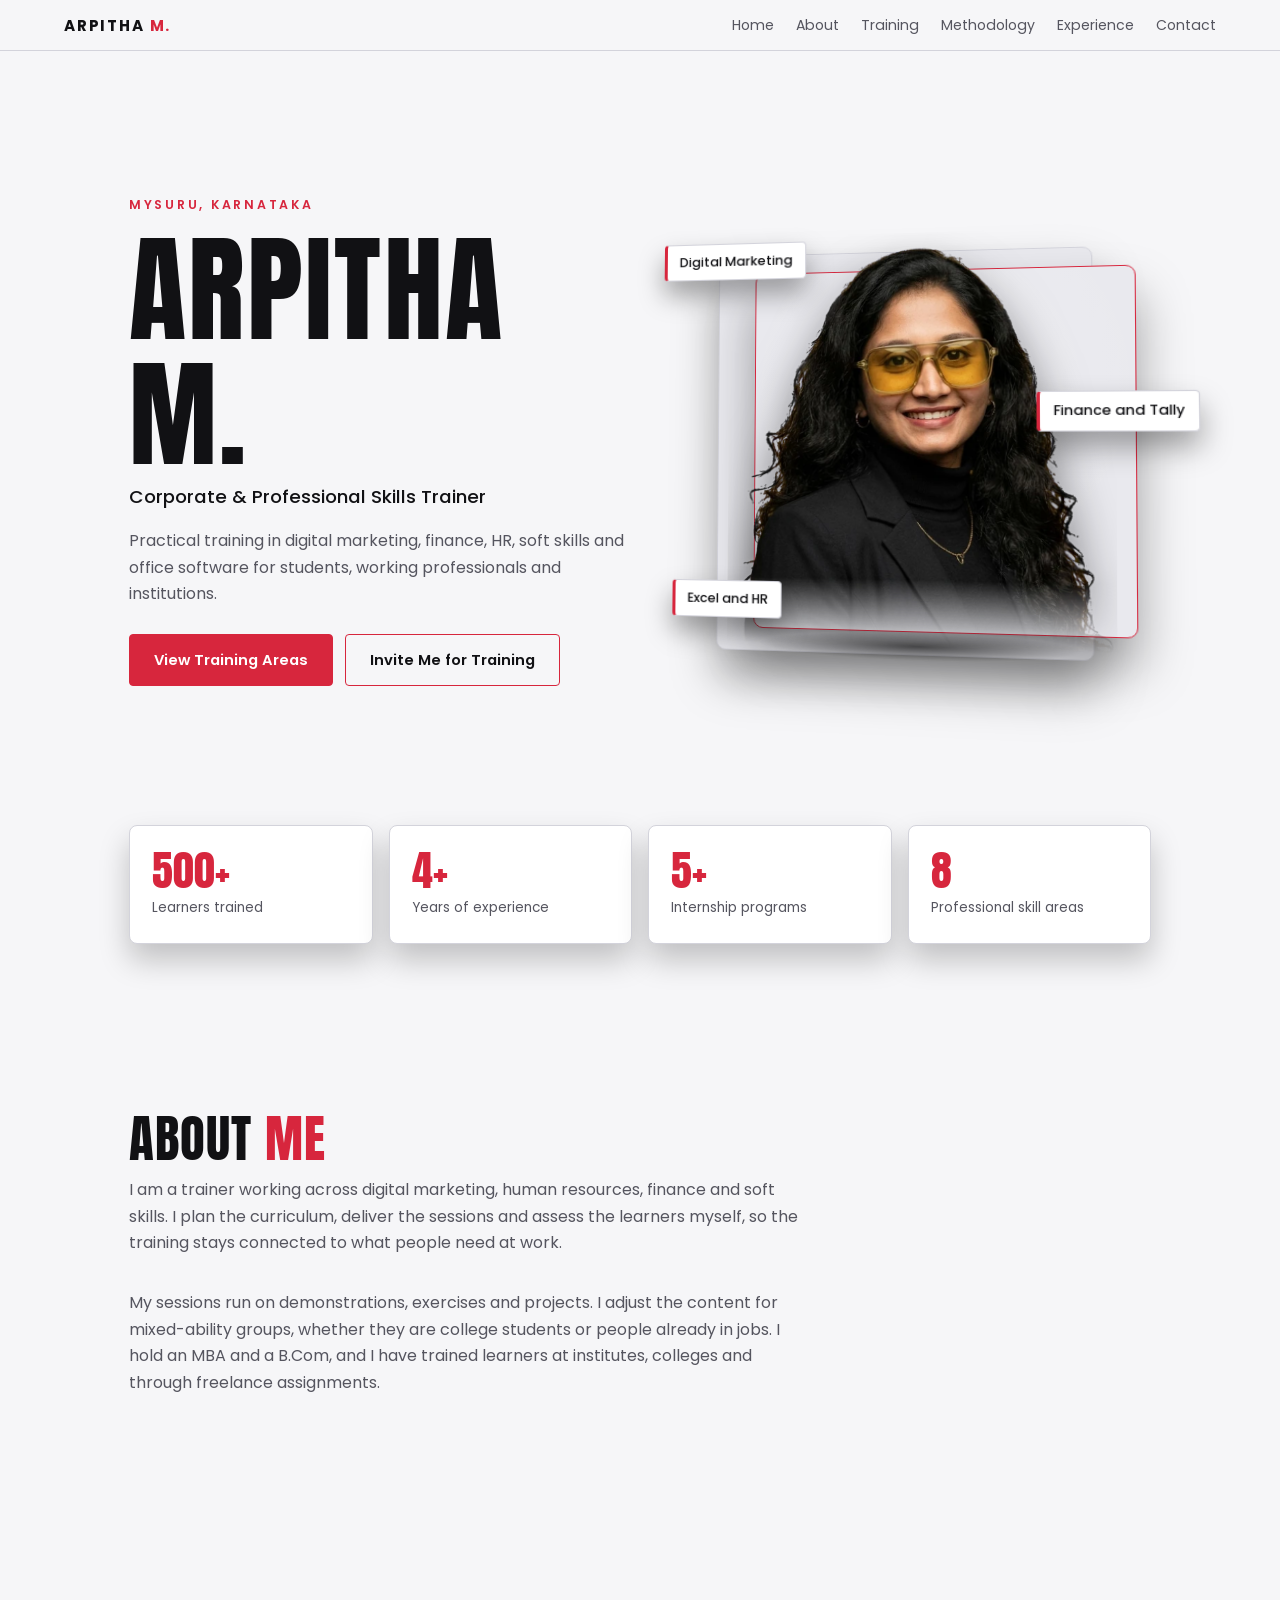
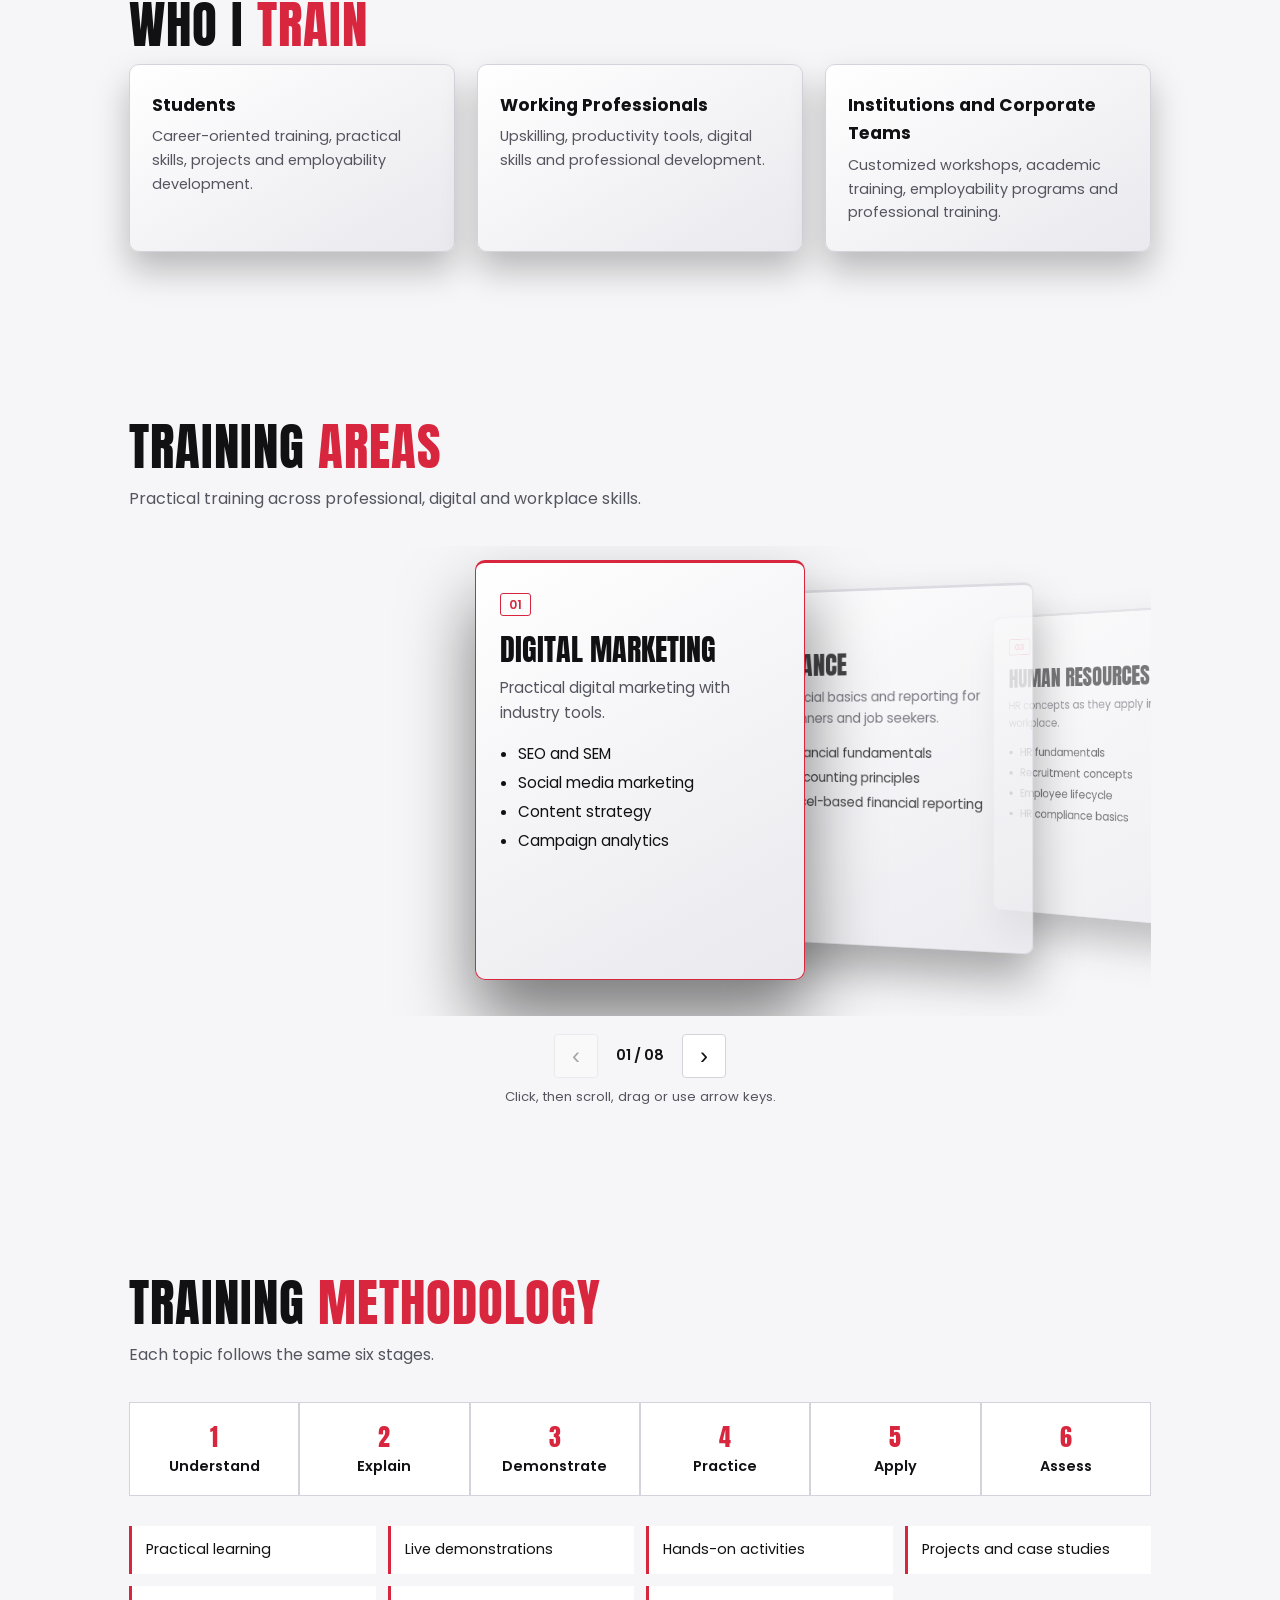
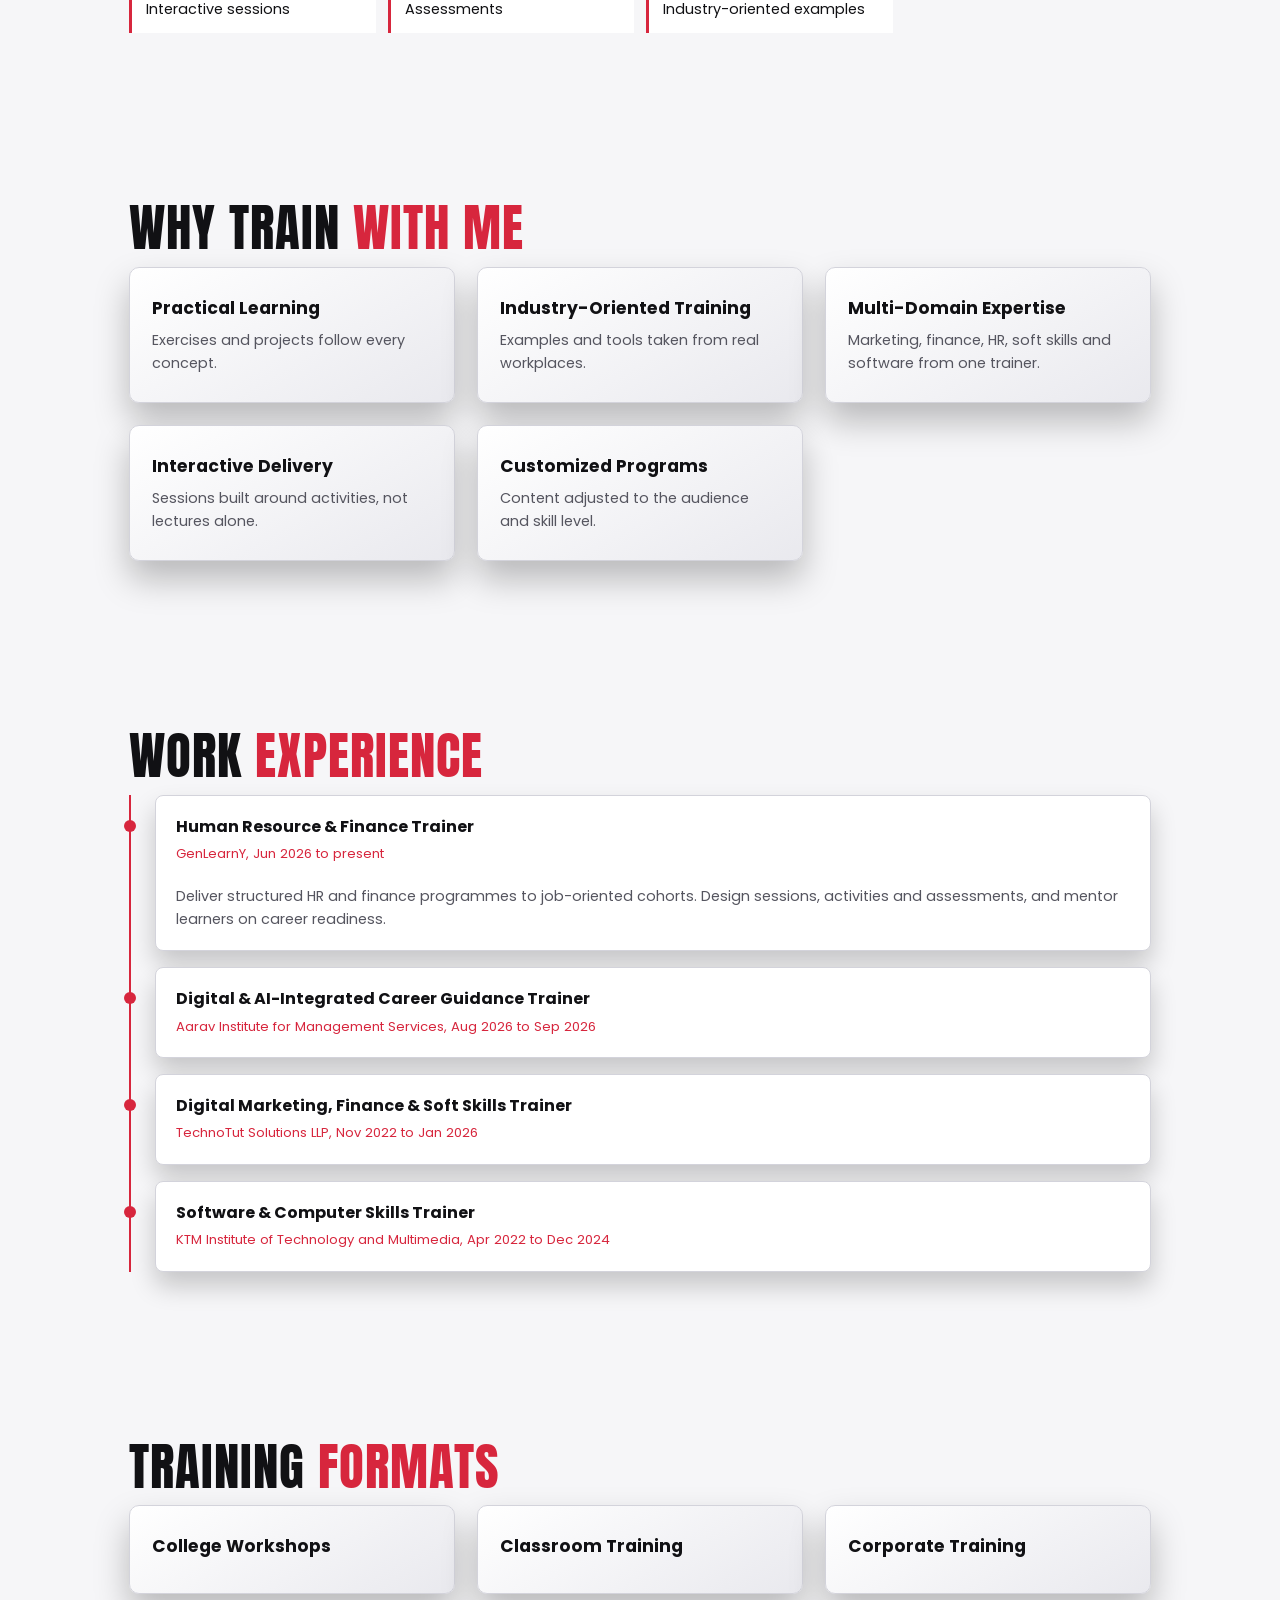
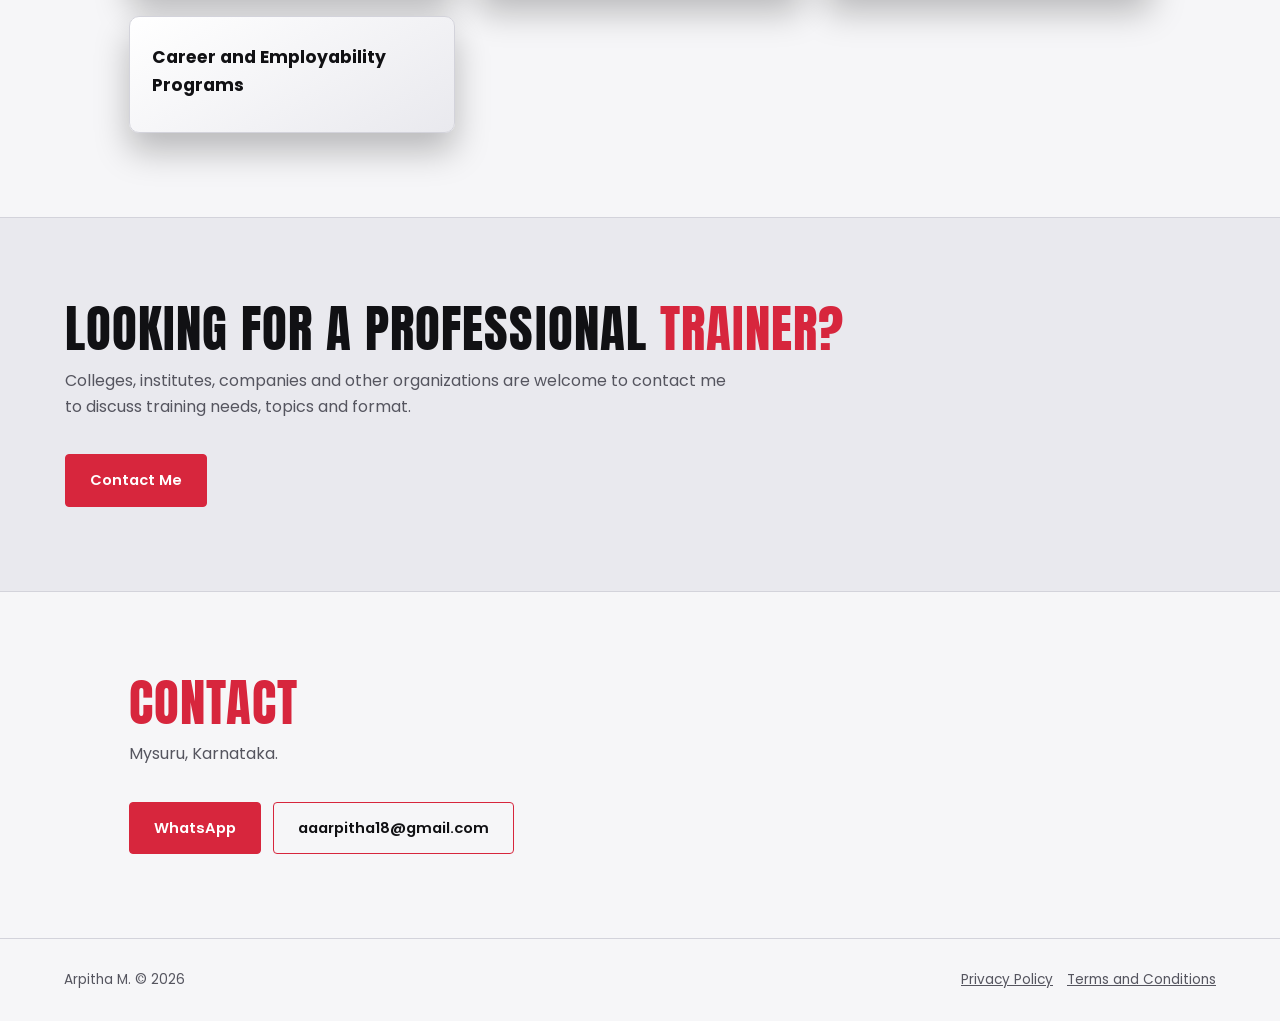
==== commit 713cf506: "Add files via upload" ====
--- a/index.html
+++ b/index.html
@@ -73,17 +73,57 @@
 footer a{margin-left:14px}
 #legal{display:none}.leg h2{margin-top:10px}.leg h3{margin:22px 0 6px}.leg p{color:var(--mut);max-width:720px}
 body.lg #main{display:none}body.lg #legal{display:block}
+.car{position:relative}
+.vp{height:470px;perspective:1500px;perspective-origin:50% 40%;overflow:hidden;touch-action:pan-y;cursor:grab;user-select:none}
+.tk{position:relative;height:100%;transform-style:preserve-3d}
+.dc{position:absolute;left:50%;top:14px;width:330px;margin-left:-165px;min-height:420px;padding:28px 24px;border:1px solid var(--line);border-top:3px solid var(--line);border-radius:10px;background:linear-gradient(150deg,var(--card),var(--bg2));box-shadow:0 30px 50px rgba(0,0,0,.4),inset 0 1px 0 rgba(255,255,255,.06);transition:transform .45s cubic-bezier(.2,.7,.2,1),opacity .35s;will-change:transform}
+.dc.on{border-color:var(--acc);box-shadow:0 40px 70px rgba(0,0,0,.5)}
+.dc .n{font:600 .75rem Poppins;color:var(--acc);border:1px solid var(--acc);padding:2px 8px;border-radius:3px}
+.dc h3{font:400 1.9rem/1.1 Anton,sans-serif;text-transform:uppercase;margin:16px 0 8px}
+.dc p{color:var(--mut);font-size:.95rem}.dc ul{margin:16px 0 0 18px;padding:0;font-size:.95rem}.dc li{margin-bottom:4px}
+.cn{display:flex;align-items:center;justify-content:center;gap:18px;margin-top:18px;font-weight:600;font-size:.9rem}
+.ar{width:44px;height:44px;border:1px solid var(--line);background:var(--card);color:var(--fg);border-radius:4px;font-size:1.5rem;line-height:1;cursor:pointer}
+.ar:hover:not(:disabled){border-color:var(--acc)}.ar:disabled{opacity:.35;cursor:default}
+.hint{text-align:center;color:var(--mut);font-size:.82rem;margin-top:8px}.mbh{display:none}
+.sr{position:absolute;width:1px;height:1px;overflow:hidden;clip:rect(0 0 0 0)}
+#intro{position:fixed;inset:0;z-index:100;background:#050506;display:flex;align-items:center;justify-content:center;text-align:center;pointer-events:none;animation:io .55s ease-in 1.55s forwards}
+#intro div{padding:0 6vw}
+#intro span{display:block;font-family:Anton,Impact,sans-serif;text-transform:uppercase;letter-spacing:.02em;line-height:1;color:#f3f3f5}
+.l1{font-size:clamp(1.9rem,7.5vw,5.2rem);animation:it .6s cubic-bezier(.2,.7,.2,1) .15s both}
+.l2{font-size:clamp(3rem,13vw,9rem);color:var(--acc)!important;margin-top:10px;animation:it .6s cubic-bezier(.2,.7,.2,1) .55s both}
+@keyframes it{from{opacity:0;transform:translateY(18px);clip-path:inset(0 0 100% 0)}to{opacity:1;transform:none;clip-path:inset(0)}}
+@keyframes io{to{opacity:0;visibility:hidden}}
+@keyframes hv{from{opacity:0;transform:translateY(18px)}to{opacity:1;transform:none}}
+@keyframes hp{from{opacity:0;transform:translateY(34px) scale(.96)}to{opacity:1;transform:none}}
+@keyframes hf{from{opacity:0}to{opacity:1}}
+.hero>div:first-child>*{animation:hv .7s cubic-bezier(.2,.7,.2,1) 1.7s both}
+.hero>div:first-child>:nth-child(2){animation-delay:1.78s}.hero>div:first-child>:nth-child(3){animation-delay:1.86s}.hero>div:first-child>:nth-child(4){animation-delay:1.94s}.hero>div:first-child>:nth-child(5){animation-delay:2s}
+.stage .pl,.chip{animation:hf .6s ease-out 1.8s both}
+.stage img{animation:hp .9s cubic-bezier(.2,.7,.2,1) 1.7s both;-webkit-mask-image:linear-gradient(#000 84%,transparent);mask-image:linear-gradient(#000 84%,transparent)}
+.stage .b{background:radial-gradient(circle at 50% 28%,rgba(255,255,255,.1),transparent 62%),var(--bg2)}
+.stage::after{content:"";position:absolute;left:16%;right:16%;bottom:12px;height:28px;background:radial-gradient(ellipse,rgba(0,0,0,.6),transparent 70%);transform:translateZ(-6px)}
+.stage img{filter:drop-shadow(0 0 1.5px rgba(255,255,255,.3)) drop-shadow(0 26px 24px rgba(0,0,0,.55))}
+.stage .b{background:radial-gradient(circle at 50% 32%,rgba(255,255,255,.2),transparent 66%),var(--bg2)}
+.ni #intro{display:none}.ni .hero *{animation:none!important}
 @media(max-width:820px){
 nav ul{display:none;position:absolute;top:100%;left:0;right:0;flex-direction:column;gap:0;background:var(--bg);border-bottom:1px solid var(--line)}
 nav ul.o{display:flex}nav li a{display:block;padding:14px 5vw}#mb{display:block}
 .hero{grid-template-columns:1fr;min-height:auto;padding-top:40px}
 .stage{transform:rotateY(-8deg) rotateX(2deg);padding:20px 0 34px}.stage .a{inset:8% 14% 2% 6%;transform:translateZ(-60px)}.stage .b{inset:14% 6% 8% 16%;transform:translateZ(-30px)}.stage img{width:min(76%,290px)}.chip{font-size:.7rem;padding:5px 9px}.c1{left:0;transform:translateZ(50px)}.c2{right:0;transform:translateZ(70px)}.c3{left:2%;transform:translateZ(45px)}.grid{perspective:900px}.card{border-top:2px solid var(--acc);box-shadow:6px 6px 0 var(--line),0 18px 28px rgba(0,0,0,.3)}.card:active{transform:rotateX(3deg) rotateY(-3deg)}.stat{box-shadow:5px 5px 0 var(--line),0 14px 24px rgba(0,0,0,.3)}
 .steps{grid-template-columns:repeat(2,1fr)}
+.vp{height:auto;perspective:none;overflow:visible;cursor:auto}
+.tk{display:flex;gap:14px;overflow-x:auto;scroll-snap-type:x mandatory;padding:6px 14vw 22px;margin:0 -5vw;overscroll-behavior-x:contain;transform-style:flat;scrollbar-width:none}
+.tk::-webkit-scrollbar{display:none}
+.dc{position:relative;left:auto;top:auto;margin:0;flex:0 0 72vw;width:auto;min-height:0;scroll-snap-align:center;transform:none!important;opacity:1!important;pointer-events:auto!important;box-shadow:6px 6px 0 var(--line),0 18px 28px rgba(0,0,0,.3)}
+.dc:not(.on){opacity:.72!important}
+.ar{display:none}.dk{display:none}.mbh{display:inline}
 section,.wrap{padding:60px 5vw}}
-@media(prefers-reduced-motion:reduce){*{transition:none!important;scroll-behavior:auto!important}}
+@media(prefers-reduced-motion:reduce){*{transition:none!important;scroll-behavior:auto!important}#intro{display:none}.hero *{animation:none!important}}
 </style>
 </head>
 <body>
+<script>try{if(sessionStorage.getItem('i')||location.hash)document.documentElement.className+=' ni';else sessionStorage.setItem('i','1')}catch(e){}</script>
+<div id="intro" aria-hidden="true"><div><span class="l1">Corporate Trainer Portfolio</span><span class="l2">IS LIVE.</span></div></div>
 <nav aria-label="Main">
 <b>ARPITHA <span>M.</span></b>
 <button id="mb" aria-expanded="false" aria-controls="nl">Menu</button>
@@ -102,7 +142,7 @@
 </div>
 <div class="stage">
 <div class="pl a"></div><div class="pl b"></div>
-<img alt="Portrait of Arpitha M." src="[data-uri]" width="380" height="521">
+<img alt="Portrait of Arpitha M. in a black blazer and tinted glasses" src="[data-uri]" width="380" height="415">
 <span class="chip c1">Digital Marketing</span><span class="chip c2">Finance and Tally</span><span class="chip c3">Excel and HR</span>
 </div>
 </section>
@@ -133,15 +173,12 @@
 
 <section id="training">
 <h2>Training <span>Areas</span></h2>
-<div class="grid">
-<div class="card"><span class="n">01</span><h3>Digital Marketing</h3><p>Practical digital marketing with industry tools.</p><ul><li>SEO and SEM</li><li>Social media marketing</li><li>Content strategy</li><li>Campaign analytics</li></ul></div>
-<div class="card"><span class="n">02</span><h3>Finance</h3><p>Financial basics and reporting for beginners and job seekers.</p><ul><li>Financial fundamentals</li><li>Accounting principles</li><li>Excel-based financial reporting</li></ul></div>
-<div class="card"><span class="n">03</span><h3>Human Resources</h3><p>HR concepts as they apply in the workplace.</p><ul><li>HR fundamentals</li><li>Recruitment concepts</li><li>Employee lifecycle</li><li>HR compliance basics</li></ul></div>
-<div class="card"><span class="n">04</span><h3>Soft Skills</h3><p>Workplace communication and career readiness.</p><ul><li>Communication</li><li>Workplace etiquette</li><li>Presentation skills</li><li>Career development</li></ul></div>
-<div class="card"><span class="n">05</span><h3>Tally</h3><p>Hands-on accounting software training.</p><ul><li>Tally ERP 9</li><li>Tally Prime</li></ul></div>
-<div class="card"><span class="n">06</span><h3>Advanced Excel</h3><p>Excel for reporting and analysis.</p><ul><li>VLOOKUP</li><li>Pivot Tables</li><li>Dashboards</li></ul></div>
-<div class="card"><span class="n">07</span><h3>Microsoft Office</h3><p>Everyday office tools for the workplace.</p><ul><li>MS Office Suite</li></ul></div>
-<div class="card"><span class="n">08</span><h3>Basic Computer</h3><p>Core computer applications for first-time learners.</p></div>
+<p class="lead">Practical training across professional, digital and workplace skills.</p>
+<div class="car" id="car" tabindex="0" role="region" aria-roledescription="carousel" aria-label="Training areas">
+<div class="vp"><div class="tk" id="tk"><article class="dc" role="group" aria-roledescription="slide" aria-label="1 of 8" data-n="Digital Marketing"><span class="n">01</span><h3>Digital Marketing</h3><p>Practical digital marketing with industry tools.</p><ul><li>SEO and SEM</li><li>Social media marketing</li><li>Content strategy</li><li>Campaign analytics</li></ul></article><article class="dc" role="group" aria-roledescription="slide" aria-label="2 of 8" data-n="Finance"><span class="n">02</span><h3>Finance</h3><p>Financial basics and reporting for beginners and job seekers.</p><ul><li>Financial fundamentals</li><li>Accounting principles</li><li>Excel-based financial reporting</li></ul></article><article class="dc" role="group" aria-roledescription="slide" aria-label="3 of 8" data-n="Human Resources"><span class="n">03</span><h3>Human Resources</h3><p>HR concepts as they apply in the workplace.</p><ul><li>HR fundamentals</li><li>Recruitment concepts</li><li>Employee lifecycle</li><li>HR compliance basics</li></ul></article><article class="dc" role="group" aria-roledescription="slide" aria-label="4 of 8" data-n="Soft Skills"><span class="n">04</span><h3>Soft Skills</h3><p>Workplace communication and career readiness.</p><ul><li>Communication</li><li>Workplace etiquette</li><li>Presentation skills</li><li>Career development</li></ul></article><article class="dc" role="group" aria-roledescription="slide" aria-label="5 of 8" data-n="Tally"><span class="n">05</span><h3>Tally</h3><p>Hands-on accounting software training.</p><ul><li>Tally ERP 9</li><li>Tally Prime</li></ul></article><article class="dc" role="group" aria-roledescription="slide" aria-label="6 of 8" data-n="Advanced Excel"><span class="n">06</span><h3>Advanced Excel</h3><p>Excel for reporting and analysis.</p><ul><li>VLOOKUP</li><li>Pivot Tables</li><li>Dashboards</li></ul></article><article class="dc" role="group" aria-roledescription="slide" aria-label="7 of 8" data-n="Microsoft Office"><span class="n">07</span><h3>Microsoft Office</h3><p>Everyday office tools for the workplace.</p><ul><li>MS Office Suite</li></ul></article><article class="dc" role="group" aria-roledescription="slide" aria-label="8 of 8" data-n="Basic Computer"><span class="n">08</span><h3>Basic Computer</h3><p>Core computer applications for first-time learners.</p></article></div></div>
+<div class="cn"><button class="ar" id="pv" aria-label="Previous training area">&#8249;</button><span id="cnt">01 / 08</span><button class="ar" id="nx" aria-label="Next training area">&#8250;</button></div>
+<p class="hint"><span class="dk">Click, then scroll, drag or use arrow keys.</span><span class="mbh">Swipe sideways.</span></p>
+<div class="sr" id="live" aria-live="polite"></div>
 </div>
 </section>
 
@@ -212,6 +249,22 @@
 mb.onclick=function(){var o=nl.classList.toggle('o');mb.setAttribute('aria-expanded',o)};
 nl.onclick=function(e){if(e.target.tagName==='A'){nl.classList.remove('o');mb.setAttribute('aria-expanded',false)}};
 document.querySelectorAll('.job button').forEach(function(b){b.onclick=function(){var j=b.parentNode,o=j.classList.toggle('o');b.setAttribute('aria-expanded',o)}});
+var car=document.getElementById('car'),tk=document.getElementById('tk'),cs=[].slice.call(tk.children),cur=0,mq=matchMedia('(max-width:820px)'),pv=document.getElementById('pv'),nx=document.getElementById('nx'),cnt=document.getElementById('cnt'),live=document.getElementById('live');
+function lay(){var m=mq.matches;cs.forEach(function(c,i){var o=i-cur,a=Math.abs(o);c.classList.toggle('on',i===cur);if(m){c.style.transform=c.style.opacity=c.style.zIndex=c.style.pointerEvents='';return}
+c.style.transform='translateX('+o*270+'px) translateZ('+(-a*130)+'px) rotateY('+(-o*22)+'deg) scale('+(1-Math.min(a,3)*.07)+')';c.style.opacity=a>2?0:1-a*.22;c.style.zIndex=10-a;c.style.pointerEvents=a>2?'none':'auto'});
+cnt.textContent='0'+(cur+1)+' / 0'+cs.length;pv.disabled=cur===0;nx.disabled=cur===cs.length-1;live.textContent=cs[cur].getAttribute('data-n')}
+function go(n){cur=Math.max(0,Math.min(cs.length-1,n));if(mq.matches){var c=cs[cur];tk.scrollTo({left:c.offsetLeft+c.offsetWidth/2-tk.clientWidth/2,behavior:'smooth'})}lay()}
+pv.onclick=function(){go(cur-1)};nx.onclick=function(){go(cur+1)};
+car.addEventListener('keydown',function(e){var k=e.key;if(k==='ArrowLeft'){go(cur-1)}else if(k==='ArrowRight'){go(cur+1)}else if(k==='Home'){go(0)}else if(k==='End'){go(cs.length-1)}else return;e.preventDefault()});
+var lock=0;car.addEventListener('wheel',function(e){if(mq.matches)return;var h=Math.abs(e.deltaX)>Math.abs(e.deltaY),d=h?e.deltaX:e.deltaY;if(!h&&!(car.contains(document.activeElement)))return;if(Math.abs(d)<8)return;var n=cur+(d>0?1:-1);if(n<0||n>=cs.length)return;e.preventDefault();var t=Date.now();if(t-lock>380){lock=t;go(n)}},{passive:false});
+var sx=null,vp=car.querySelector('.vp');
+vp.addEventListener('pointerdown',function(e){if(!mq.matches)sx=e.clientX});
+vp.addEventListener('pointerup',function(e){if(sx===null)return;var dx=e.clientX-sx;sx=null;if(dx<-50)go(cur+1);else if(dx>50)go(cur-1);else if(Math.abs(dx)<6){var c=e.target.closest&&e.target.closest('.dc');if(c)go(cs.indexOf(c))}car.focus({preventScroll:true})});
+vp.addEventListener('pointercancel',function(){sx=null});
+var st;tk.addEventListener('scroll',function(){if(!mq.matches)return;clearTimeout(st);st=setTimeout(function(){var mid=tk.scrollLeft+tk.clientWidth/2,b=0,bd=1e9;cs.forEach(function(c,i){var d=Math.abs(c.offsetLeft+c.offsetWidth/2-mid);if(d<bd){bd=d;b=i}});cur=b;lay()},60)});
+mq.addEventListener('change',function(){tk.scrollLeft=0;go(cur)});
+lay();
+setTimeout(function(){var i=document.getElementById('intro');if(i)i.remove()},2700);
 })();
 </script>
 </body>
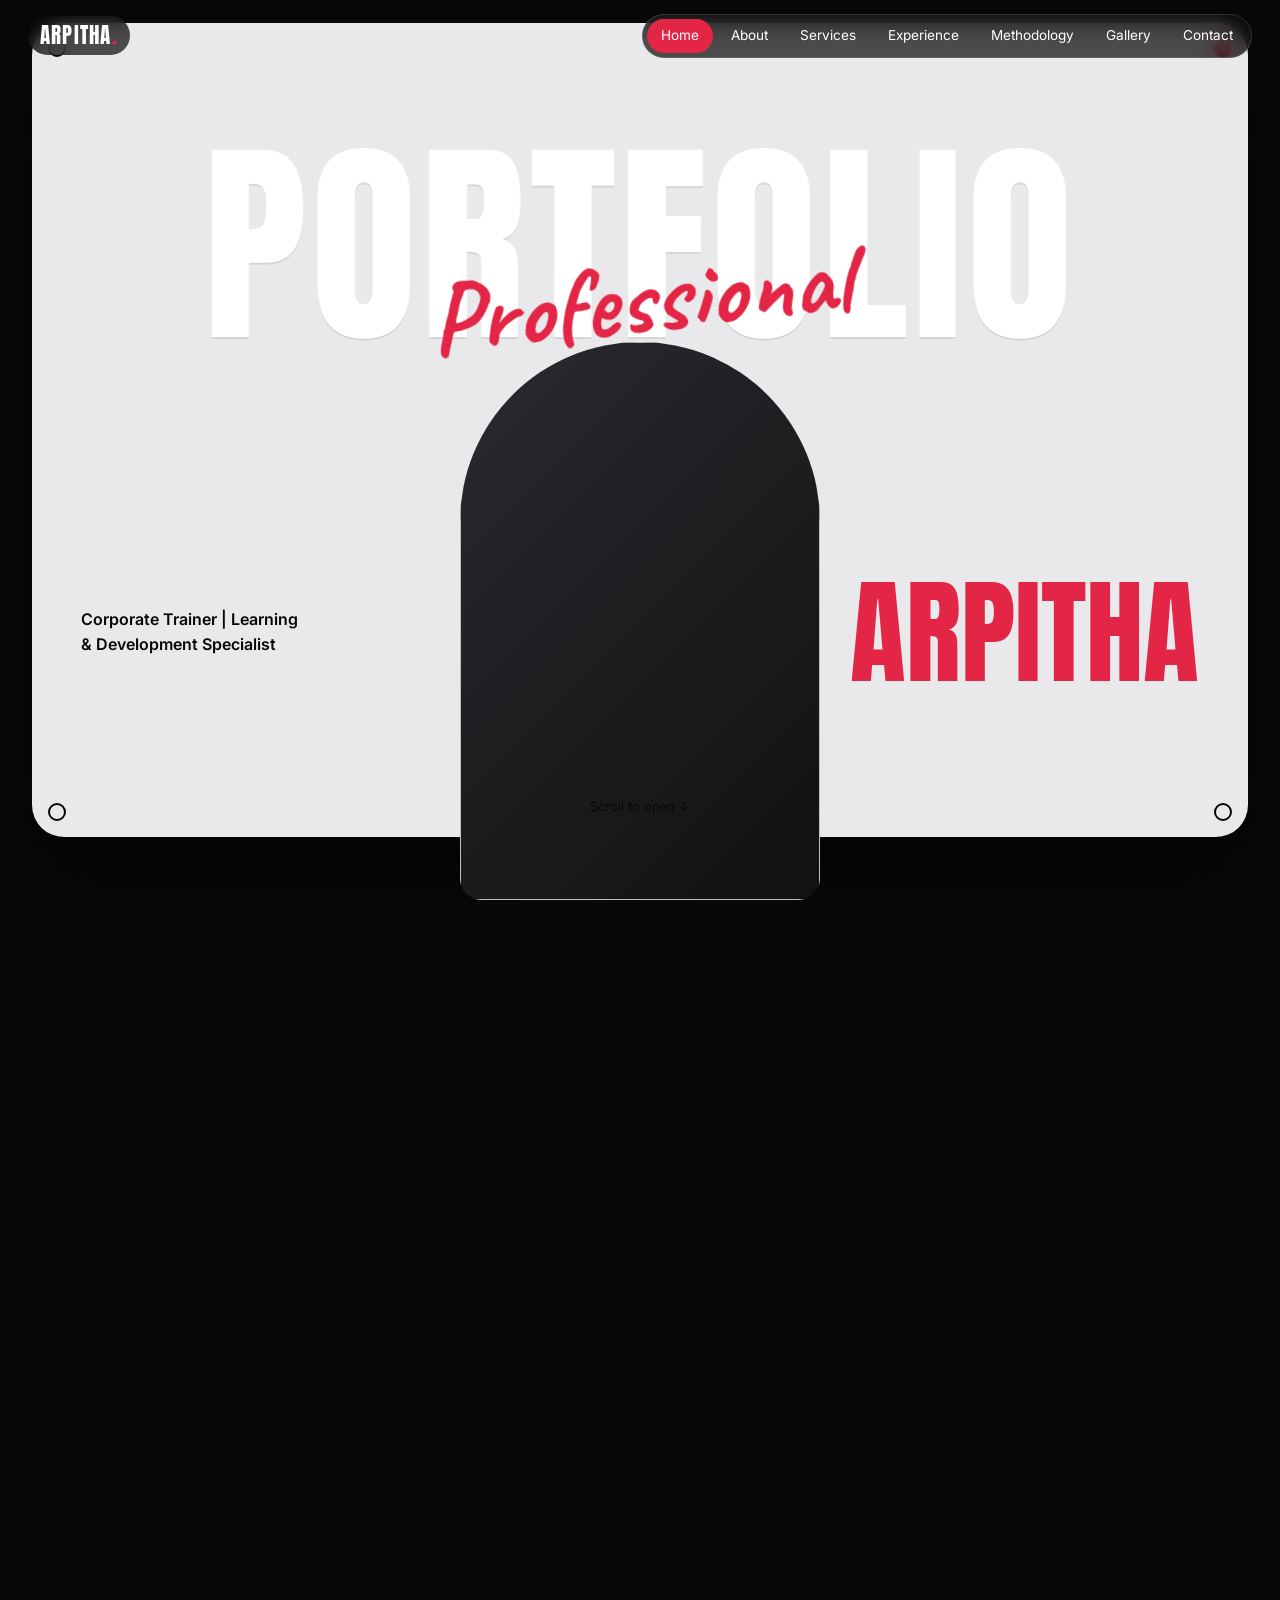
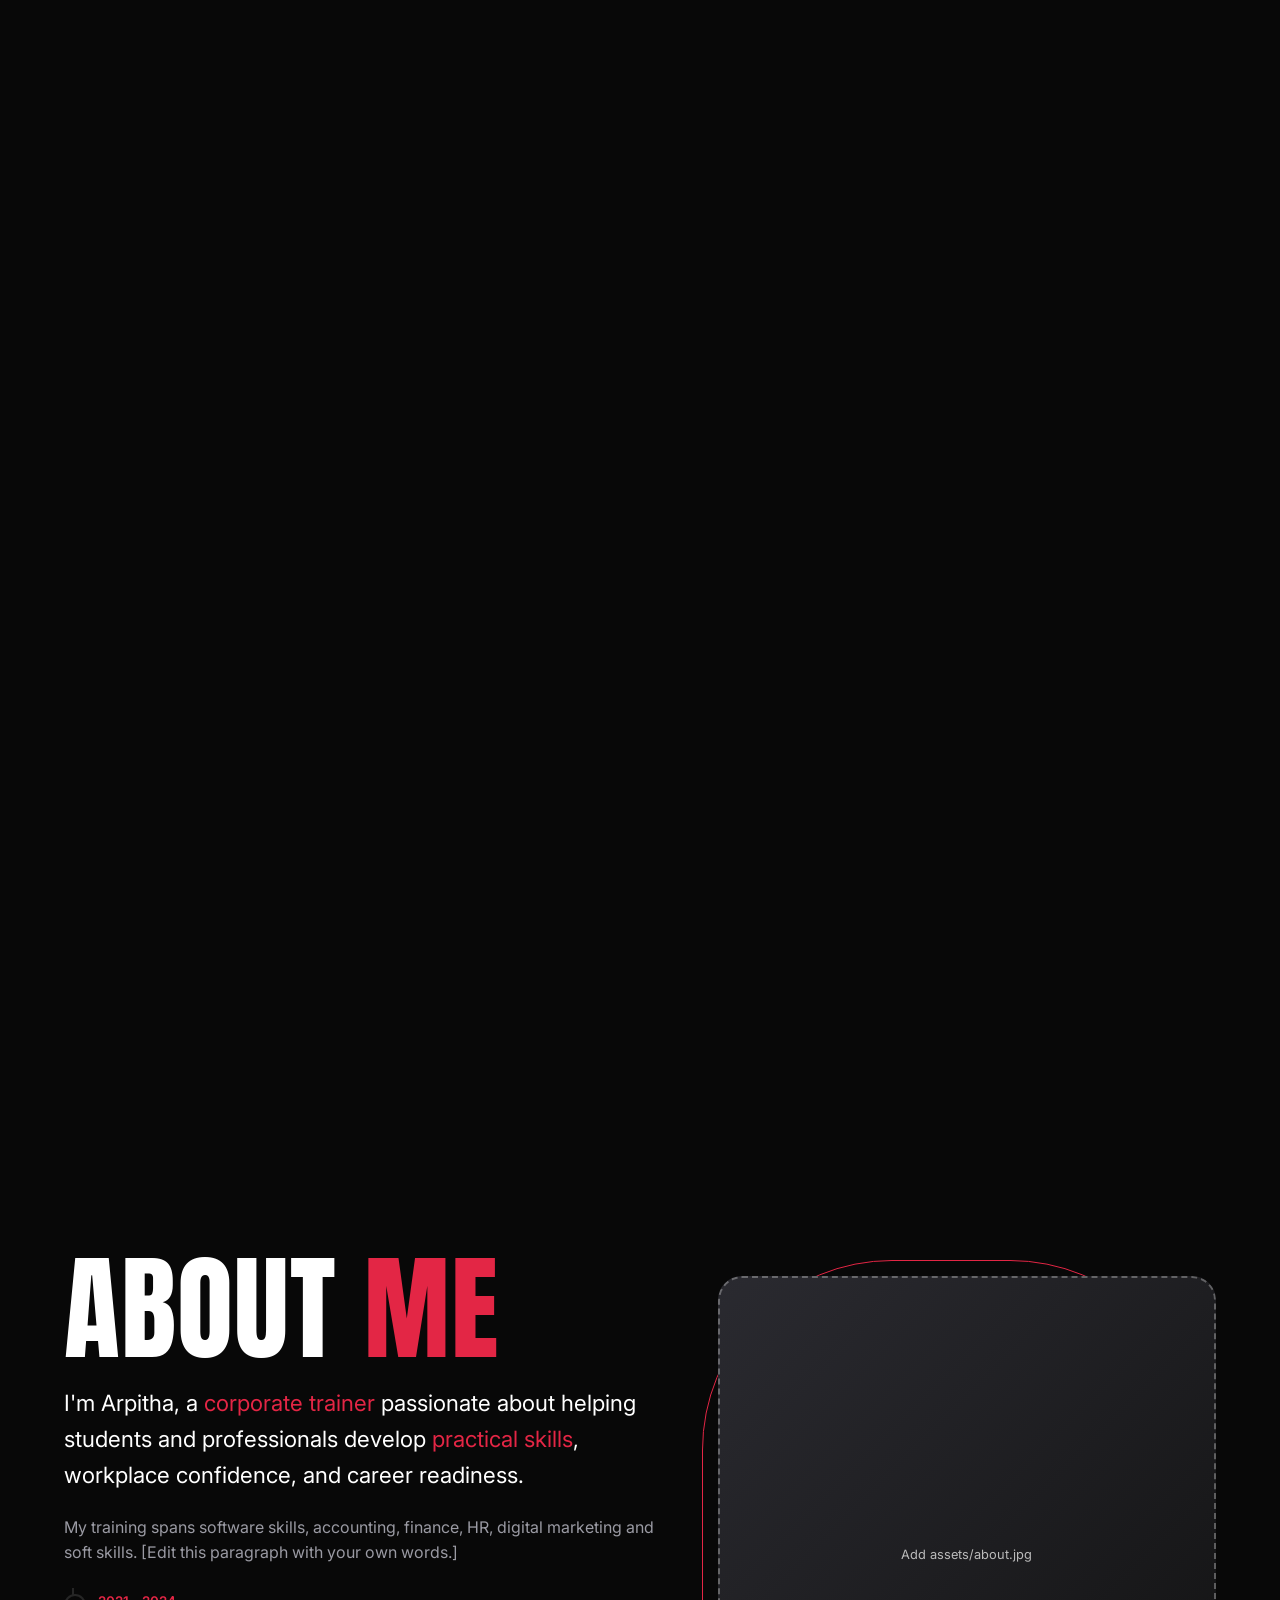
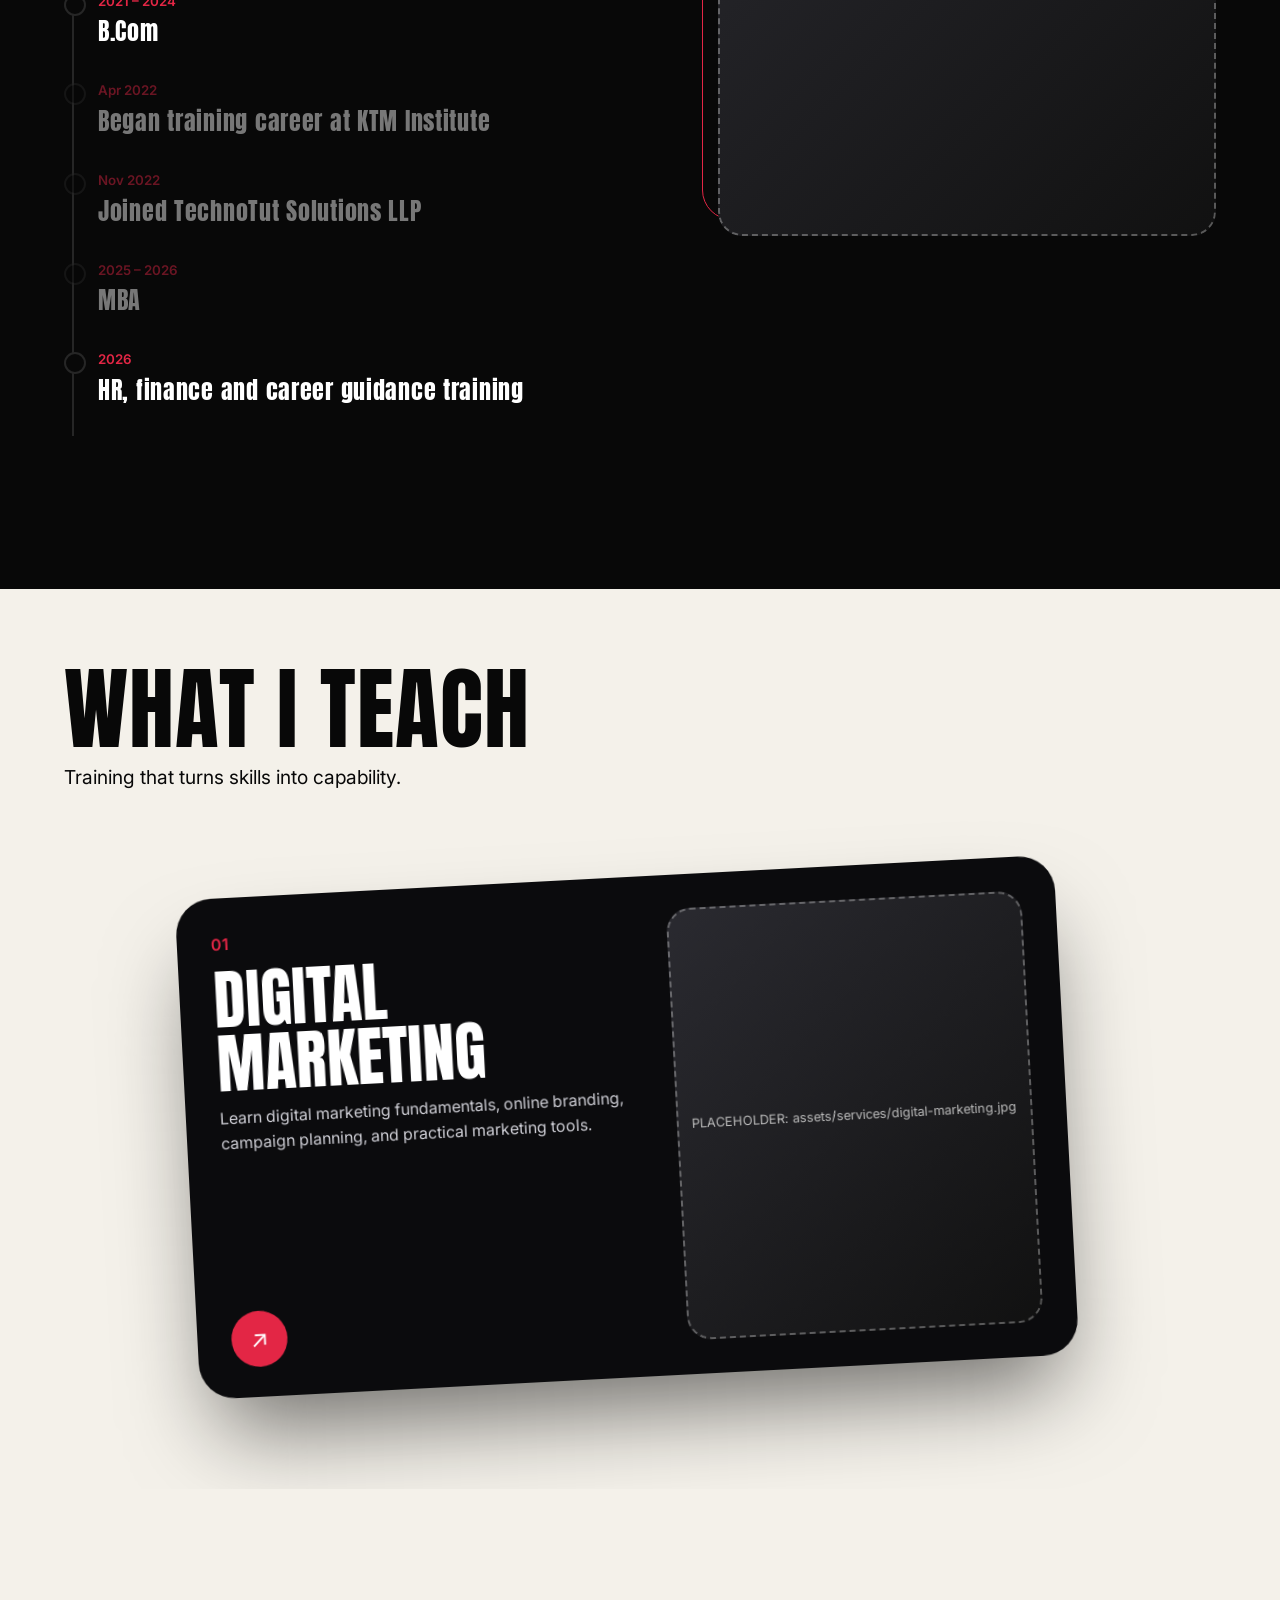
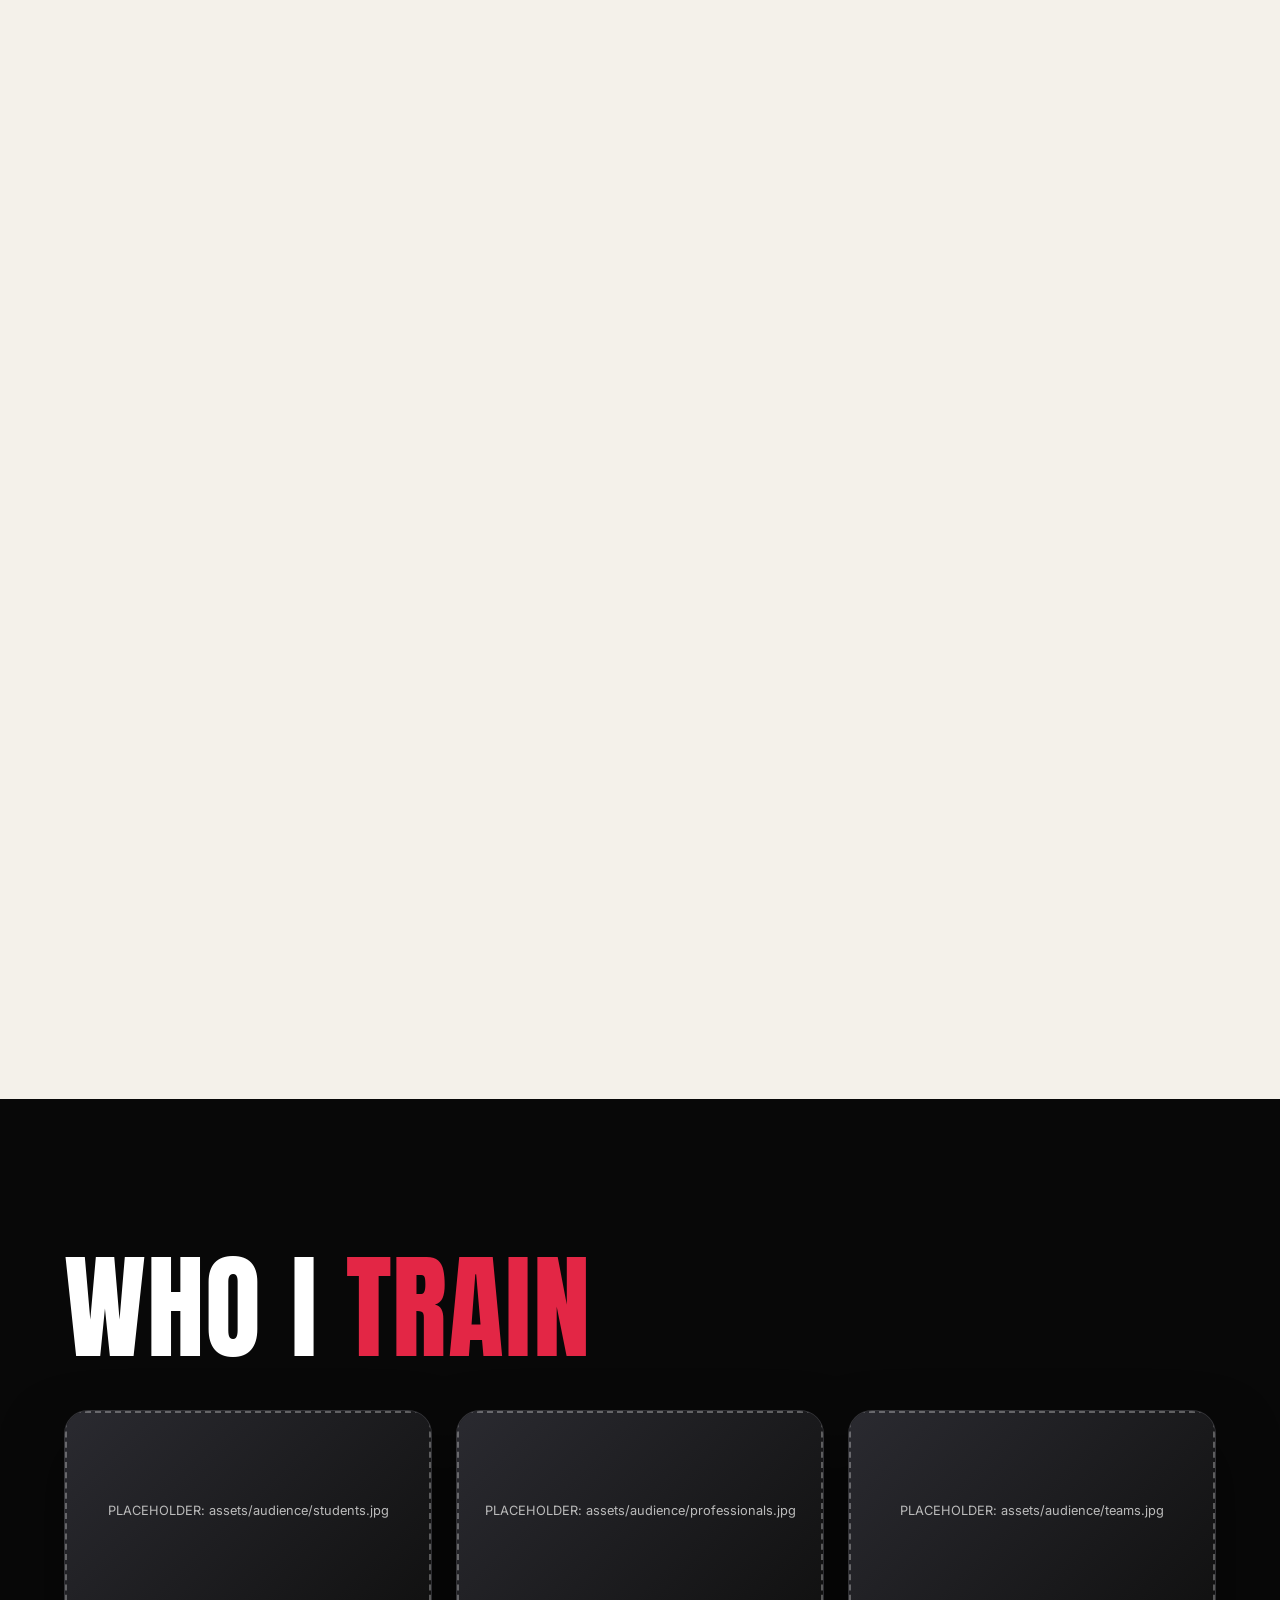
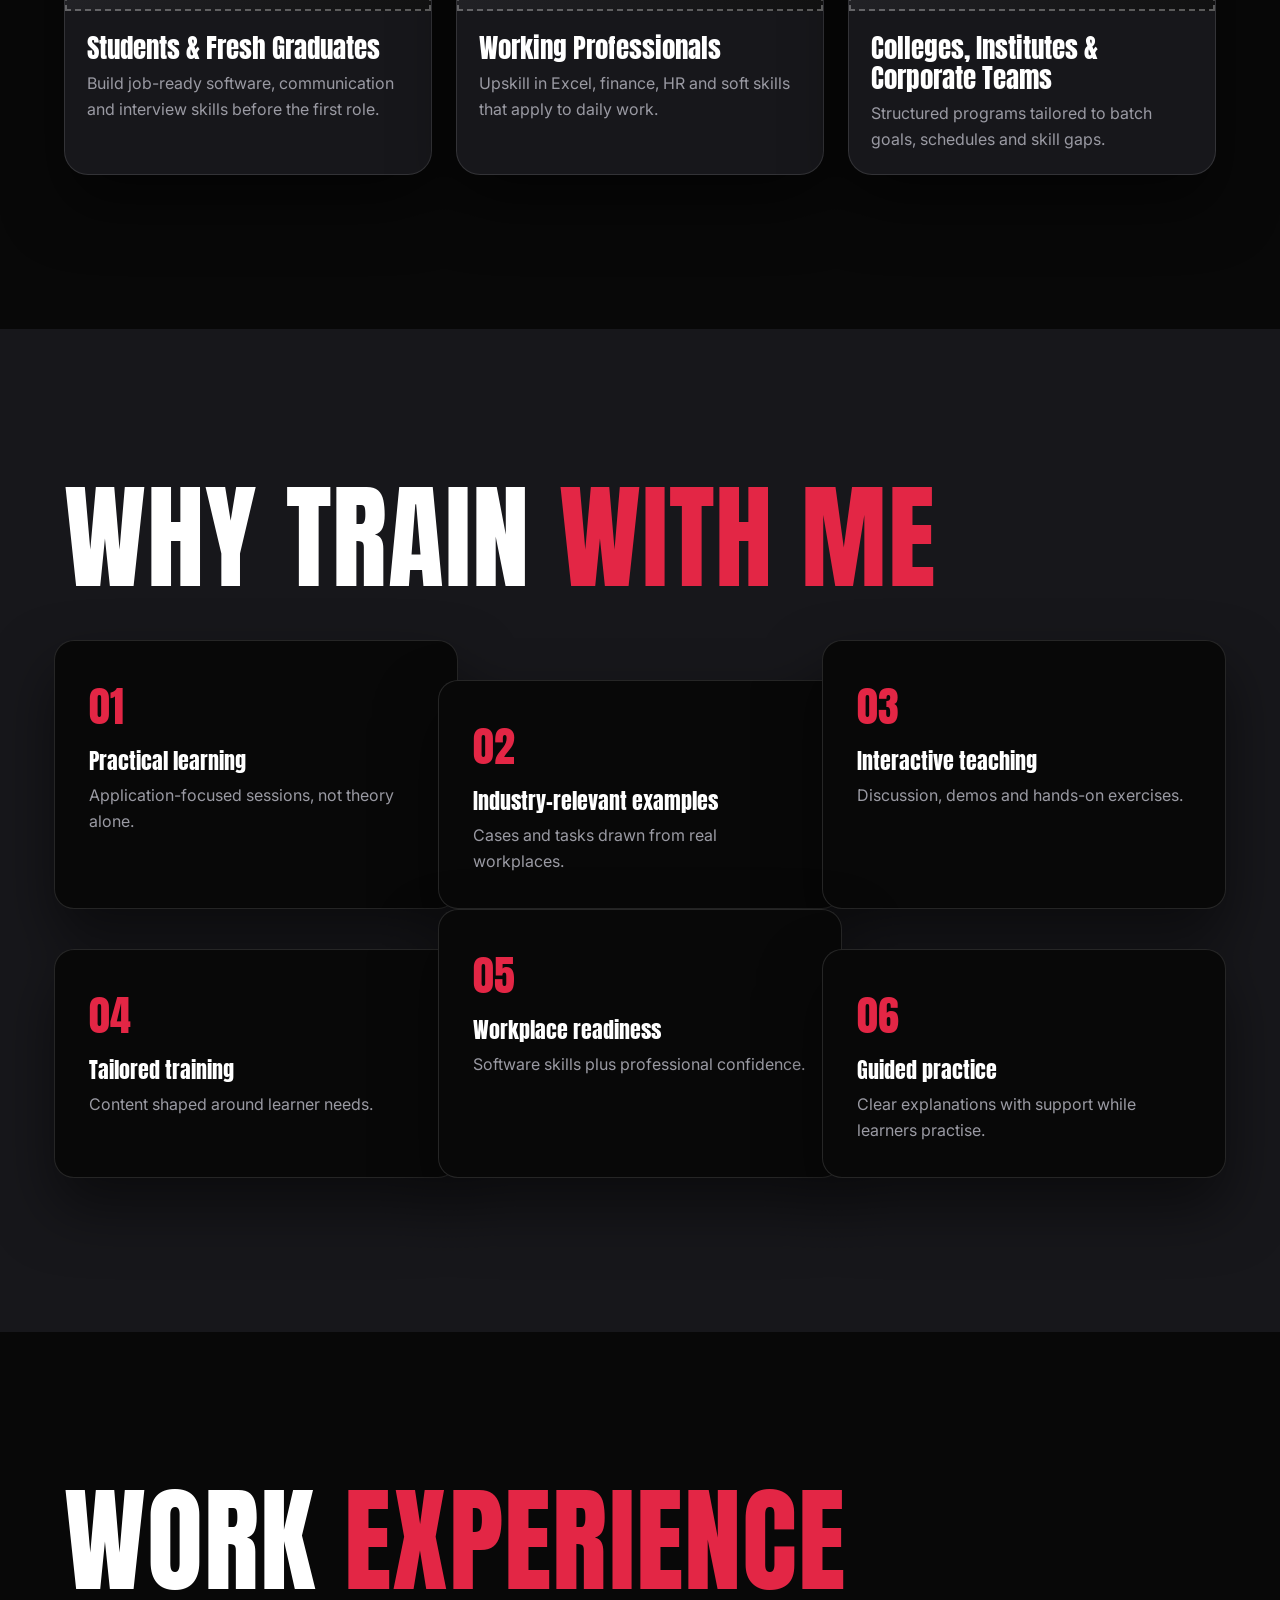
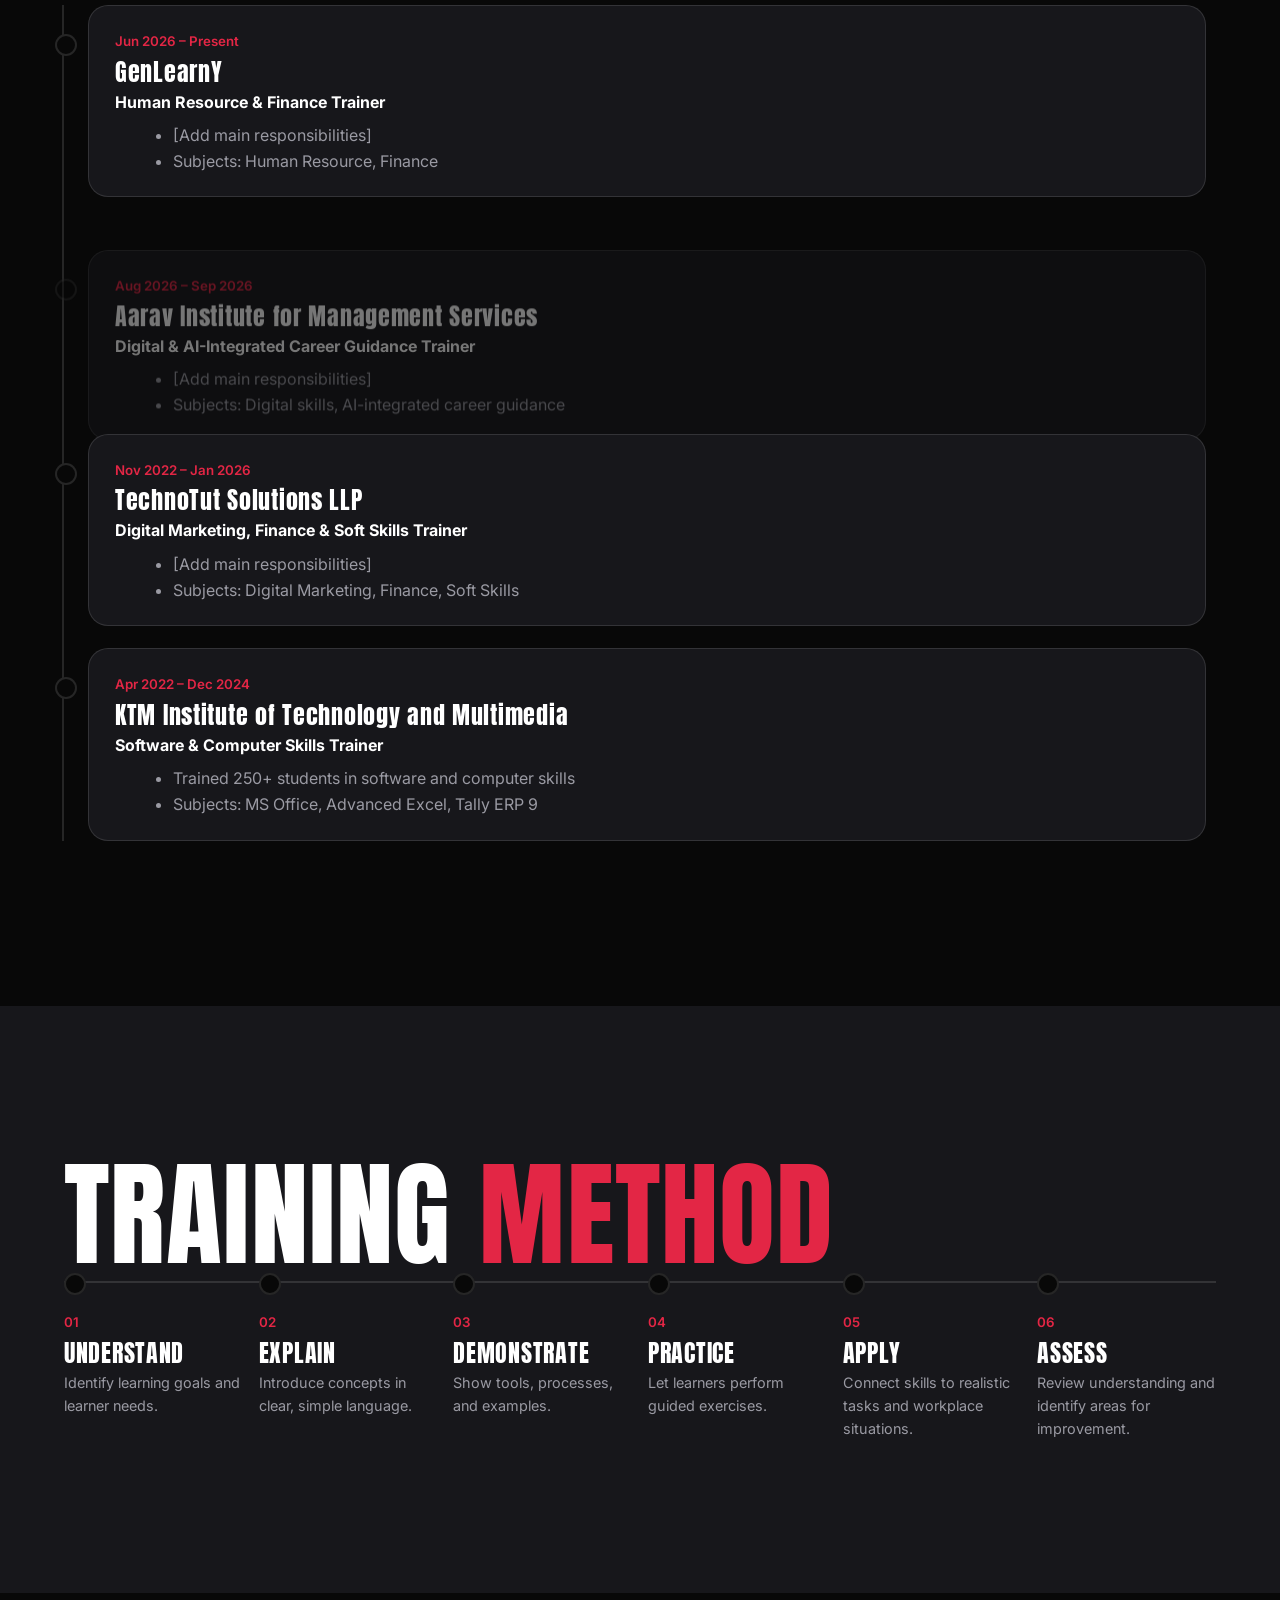
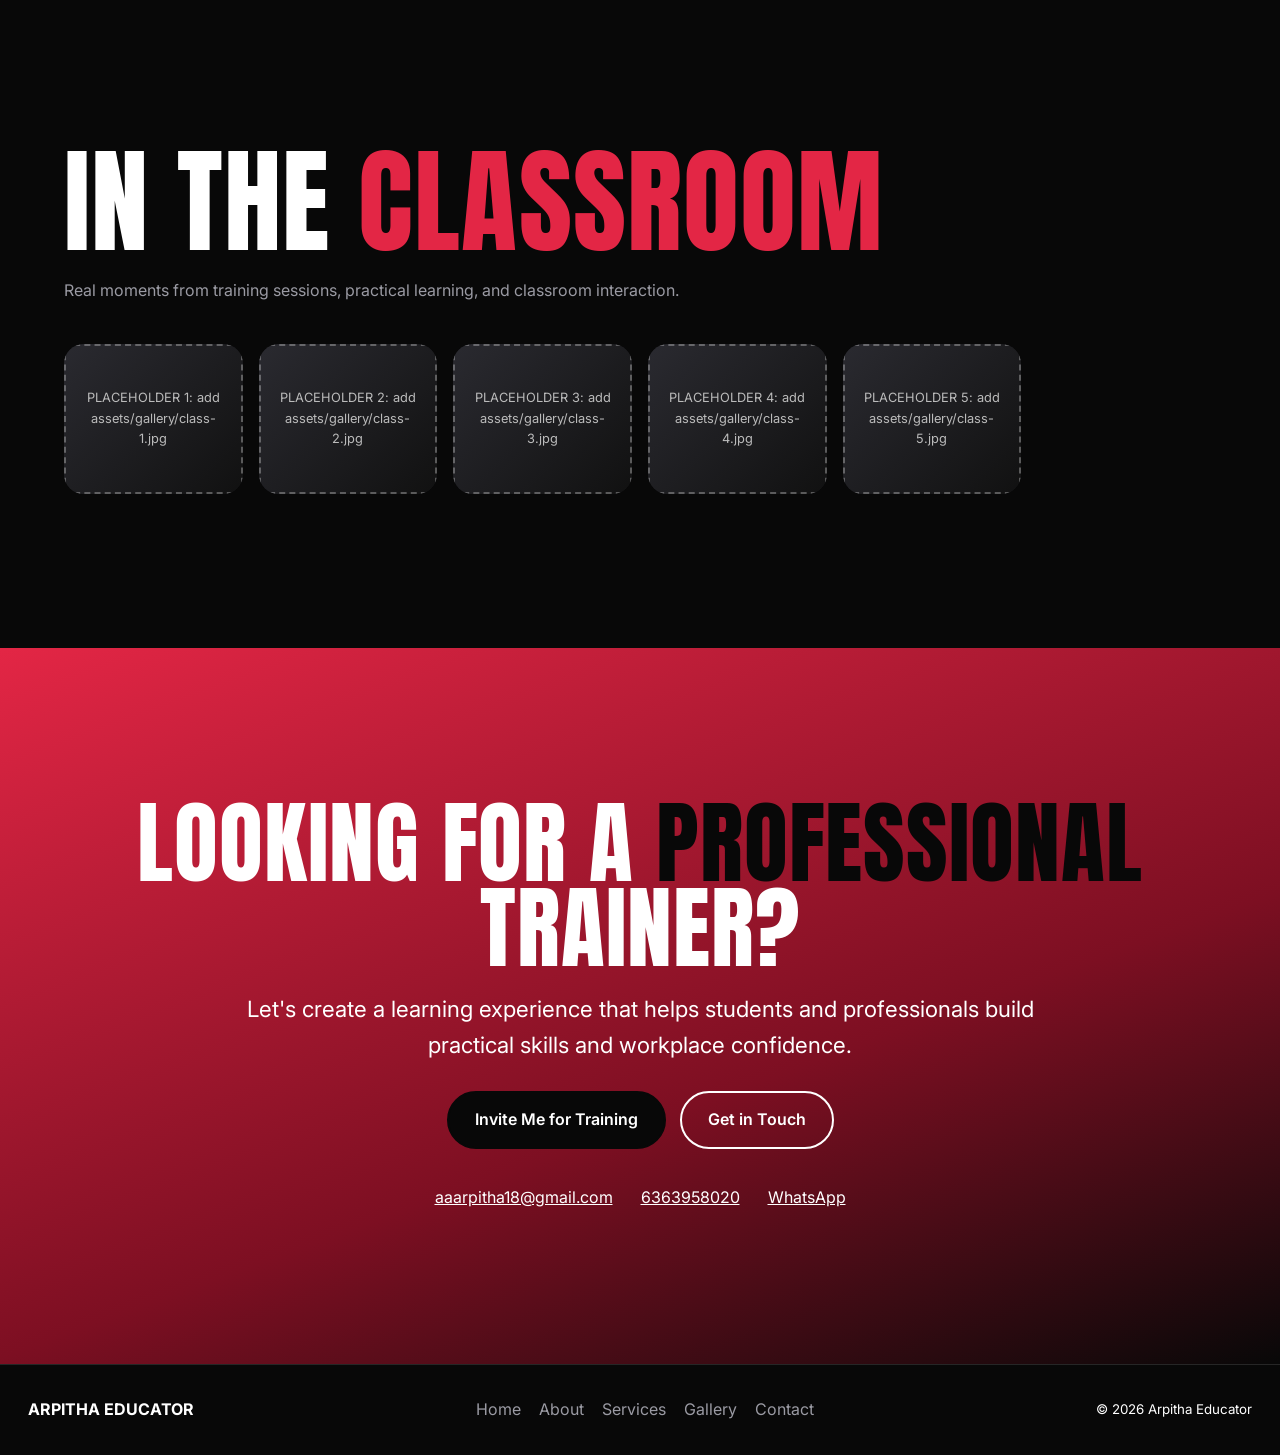
==== commit c805144e: "Add files via upload" ====
--- a/index.html
+++ b/index.html
@@ -2,270 +2,130 @@
 <html lang="en">
 <head>
 <meta charset="utf-8">
-<meta name="viewport" content="width=device-width, initial-scale=1, viewport-fit=cover">
-<title>Arpitha M. | Corporate & Professional Skills Trainer</title>
-<meta name="description" content="Practical training in digital marketing, finance, HR, soft skills and office software for students, professionals and institutions. Mysuru, Karnataka.">
-<link href="https://fonts.googleapis.com/css2?family=Anton&family=Poppins:wght@400;500;600&display=swap" rel="stylesheet">
-<style>
-:root{--bg:#0b0b0d;--bg2:#131317;--fg:#f3f3f5;--mut:#a4a4ae;--acc:#d7263d;--card:#1a1a1f;--line:#2b2b33;box-sizing:border-box;padding-top:env(safe-area-inset-top,0px);padding-bottom:env(safe-area-inset-bottom,0px)}
-@media(prefers-color-scheme:light){:root:not([data-theme="dark"]){--bg:#f6f6f8;--bg2:#e9e9ee;--fg:#111114;--mut:#55555f;--card:#fff;--line:#d3d3db}}
-:root[data-theme="light"]{--bg:#f6f6f8;--bg2:#e9e9ee;--fg:#111114;--mut:#55555f;--card:#fff;--line:#d3d3db}
-:root[data-theme="dark"]{--bg:#0b0b0d;--bg2:#131317;--fg:#f3f3f5;--mut:#a4a4ae;--card:#1a1a1f;--line:#2b2b33}
-*{box-sizing:border-box;margin:0}
-html{scroll-behavior:smooth;scroll-padding-top:calc(64px + env(safe-area-inset-top,0px));height:auto}
-body{background:var(--bg);color:var(--fg);font:400 16px/1.65 Poppins,system-ui,sans-serif;overflow-x:hidden}
-h1,h2{font-family:Anton,Impact,sans-serif;font-weight:400;text-transform:uppercase;letter-spacing:.02em;line-height:1.05}
-a{color:inherit}
-:focus-visible{outline:2px solid var(--acc);outline-offset:3px}
-nav{position:sticky;top:env(safe-area-inset-top,0px);z-index:9;display:flex;justify-content:space-between;align-items:center;padding:12px 5vw;background:var(--bg);border-bottom:1px solid var(--line)}
-nav b{letter-spacing:.12em;font-size:.95rem}nav b span{color:var(--acc)}
-nav ul{display:flex;gap:22px;list-style:none;padding:0}
-nav a{text-decoration:none;font-size:.88rem;color:var(--mut)}nav a:hover{color:var(--fg)}
-#mb{display:none;background:none;border:1px solid var(--line);color:var(--fg);padding:8px 14px;border-radius:4px;font:inherit;min-height:44px}
-section,.wrap{padding:84px 5vw;max-width:1150px;margin:auto}
-h2{font-size:clamp(2rem,5vw,3.2rem);margin-bottom:12px}h2 span{color:var(--acc)}
-.lead{color:var(--mut);max-width:680px;margin-bottom:34px}
-.btn{display:inline-block;padding:13px 24px;border-radius:4px;border:1px solid var(--acc);text-decoration:none;font-weight:600;font-size:.92rem;min-height:44px}
-.btn.p{background:var(--acc);color:#fff}.btn.p:hover{background:#b81e32}.btn:not(.p):hover{background:rgba(215,38,61,.12)}
-.btn[aria-disabled]{opacity:.55;border-style:dashed;pointer-events:none}
-.hero{display:grid;grid-template-columns:1.1fr 1fr;gap:40px;align-items:center;min-height:86vh;perspective:1400px}
-.hero small{color:var(--acc);letter-spacing:.22em;font-weight:600;font-size:.78rem}
-.hero h1{font-size:clamp(3.4rem,10vw,7.4rem);margin:10px 0 6px}
-.hero h3{font-weight:500;font-size:1.15rem;margin-bottom:16px}
-.hero p{color:var(--mut);max-width:520px;margin-bottom:26px}
-.hero .bt{display:flex;gap:12px;flex-wrap:wrap}
-.stage{position:relative;transform-style:preserve-3d;transform:rotateY(-12deg) rotateX(3deg);display:flex;justify-content:center;padding:26px 0}
-.stage .pl{position:absolute;border:1px solid var(--line);border-radius:10px;background:var(--bg2);box-shadow:0 30px 50px rgba(0,0,0,.35)}
-.stage .a{inset:6% 12% 2% 4%;transform:translateZ(-90px)}
-.stage .b{inset:12% 4% 8% 14%;transform:translateZ(-45px);border-color:var(--acc)}
-.stage img{position:relative;width:min(100%,380px);height:auto;filter:drop-shadow(0 26px 24px rgba(0,0,0,.5))}
-.chip{position:absolute;padding:7px 12px;background:var(--card);border:1px solid var(--line);border-left:3px solid var(--acc);border-radius:4px;font-size:.78rem;font-weight:500;box-shadow:0 14px 26px rgba(0,0,0,.35)}
-.c1{top:10%;left:-2%;transform:translateZ(80px)}.c2{top:42%;right:-3%;transform:translateZ(110px)}.c3{bottom:12%;left:0;transform:translateZ(70px)}
-.stats{display:grid;grid-template-columns:repeat(auto-fit,minmax(170px,1fr));gap:16px}
-.stat{background:var(--card);border:1px solid var(--line);border-radius:8px;padding:22px;box-shadow:0 16px 30px rgba(0,0,0,.22)}
-.stat b{font:400 2.6rem Anton,sans-serif;color:var(--acc);display:block;line-height:1.1}.stat span{font-size:.85rem;color:var(--mut)}
-.grid{display:grid;grid-template-columns:repeat(auto-fit,minmax(250px,1fr));gap:22px;perspective:1100px}
-.card{background:linear-gradient(150deg,var(--card),var(--bg2));border:1px solid var(--line);border-radius:10px;padding:26px 22px;box-shadow:0 18px 34px rgba(0,0,0,.25);transition:transform .2s,border-color .2s}
-.card:hover{transform:rotateX(4deg) rotateY(-4deg) translateY(-4px);border-color:var(--acc)}
-.card .n{display:inline-block;font:600 .75rem Poppins;color:var(--acc);border:1px solid var(--acc);padding:2px 8px;border-radius:3px;margin-bottom:12px}
-.card h3{font-size:1.08rem;margin-bottom:6px}.card p{font-size:.9rem;color:var(--mut)}
-.card ul{margin:10px 0 0 18px;padding:0;font-size:.85rem;color:var(--mut)}
-.steps{display:grid;grid-template-columns:repeat(6,1fr);gap:0;margin-bottom:30px;counter-reset:s}
-.steps div{counter-increment:s;padding:16px 10px;border:1px solid var(--line);background:var(--card);text-align:center;font-weight:600;font-size:.9rem;position:relative}
-.steps div::before{content:counter(s);display:block;color:var(--acc);font:400 1.5rem Anton,sans-serif}
-.pts{display:grid;grid-template-columns:repeat(auto-fit,minmax(220px,1fr));gap:12px;list-style:none;padding:0}
-.pts li{padding:12px 14px;border-left:3px solid var(--acc);background:var(--card);font-size:.9rem}
-.tl{border-left:2px solid var(--acc);padding-left:24px;display:grid;gap:16px}
-.job{background:var(--card);border:1px solid var(--line);border-radius:8px;padding:0;position:relative;box-shadow:0 14px 26px rgba(0,0,0,.2)}
-.job::before{content:"";position:absolute;left:-32px;top:24px;width:12px;height:12px;background:var(--acc);border-radius:50%}
-.job button{width:100%;text-align:left;background:none;border:0;color:inherit;font:inherit;padding:18px 20px;cursor:pointer;min-height:44px}
-.job strong{display:block}.job em{font-style:normal;color:var(--acc);font-size:.82rem}
-.job .d{display:none;padding:0 20px 18px;color:var(--mut);font-size:.9rem}.job.o .d{display:block}
-.gal{display:grid;grid-template-columns:repeat(auto-fit,minmax(200px,1fr));gap:14px}
-.ph{aspect-ratio:4/3;border:1px dashed var(--mut);border-radius:6px;display:flex;flex-direction:column;align-items:center;justify-content:center;color:var(--mut);font-size:.82rem;text-align:center;padding:10px;background:var(--bg2)}
-.ph b{color:var(--fg);font-weight:500}
-.note{border:1px dashed var(--mut);padding:22px;border-radius:6px;color:var(--mut)}
-.cta{background:var(--bg2);border-top:1px solid var(--line);border-bottom:1px solid var(--line);max-width:none}
-.cta>div{max-width:1150px;margin:auto}
-.ct{display:flex;gap:12px;flex-wrap:wrap}
-.ph-t{color:var(--acc);font-size:.8rem}
-footer{border-top:1px solid var(--line);padding:30px 5vw;color:var(--mut);font-size:.85rem;display:flex;justify-content:space-between;gap:12px;flex-wrap:wrap}
-footer a{margin-left:14px}
-#legal{display:none}.leg h2{margin-top:10px}.leg h3{margin:22px 0 6px}.leg p{color:var(--mut);max-width:720px}
-body.lg #main{display:none}body.lg #legal{display:block}
-.car{position:relative}
-.vp{height:470px;perspective:1500px;perspective-origin:50% 40%;overflow:hidden;touch-action:pan-y;cursor:grab;user-select:none}
-.tk{position:relative;height:100%;transform-style:preserve-3d}
-.dc{position:absolute;left:50%;top:14px;width:330px;margin-left:-165px;min-height:420px;padding:28px 24px;border:1px solid var(--line);border-top:3px solid var(--line);border-radius:10px;background:linear-gradient(150deg,var(--card),var(--bg2));box-shadow:0 30px 50px rgba(0,0,0,.4),inset 0 1px 0 rgba(255,255,255,.06);transition:transform .45s cubic-bezier(.2,.7,.2,1),opacity .35s;will-change:transform}
-.dc.on{border-color:var(--acc);box-shadow:0 40px 70px rgba(0,0,0,.5)}
-.dc .n{font:600 .75rem Poppins;color:var(--acc);border:1px solid var(--acc);padding:2px 8px;border-radius:3px}
-.dc h3{font:400 1.9rem/1.1 Anton,sans-serif;text-transform:uppercase;margin:16px 0 8px}
-.dc p{color:var(--mut);font-size:.95rem}.dc ul{margin:16px 0 0 18px;padding:0;font-size:.95rem}.dc li{margin-bottom:4px}
-.cn{display:flex;align-items:center;justify-content:center;gap:18px;margin-top:18px;font-weight:600;font-size:.9rem}
-.ar{width:44px;height:44px;border:1px solid var(--line);background:var(--card);color:var(--fg);border-radius:4px;font-size:1.5rem;line-height:1;cursor:pointer}
-.ar:hover:not(:disabled){border-color:var(--acc)}.ar:disabled{opacity:.35;cursor:default}
-.hint{text-align:center;color:var(--mut);font-size:.82rem;margin-top:8px}.mbh{display:none}
-.sr{position:absolute;width:1px;height:1px;overflow:hidden;clip:rect(0 0 0 0)}
-#intro{position:fixed;inset:0;z-index:100;background:#050506;display:flex;align-items:center;justify-content:center;text-align:center;pointer-events:none;animation:io .55s ease-in 1.55s forwards}
-#intro div{padding:0 6vw}
-#intro span{display:block;font-family:Anton,Impact,sans-serif;text-transform:uppercase;letter-spacing:.02em;line-height:1;color:#f3f3f5}
-.l1{font-size:clamp(1.9rem,7.5vw,5.2rem);animation:it .6s cubic-bezier(.2,.7,.2,1) .15s both}
-.l2{font-size:clamp(3rem,13vw,9rem);color:var(--acc)!important;margin-top:10px;animation:it .6s cubic-bezier(.2,.7,.2,1) .55s both}
-@keyframes it{from{opacity:0;transform:translateY(18px);clip-path:inset(0 0 100% 0)}to{opacity:1;transform:none;clip-path:inset(0)}}
-@keyframes io{to{opacity:0;visibility:hidden}}
-@keyframes hv{from{opacity:0;transform:translateY(18px)}to{opacity:1;transform:none}}
-@keyframes hp{from{opacity:0;transform:translateY(34px) scale(.96)}to{opacity:1;transform:none}}
-@keyframes hf{from{opacity:0}to{opacity:1}}
-.hero>div:first-child>*{animation:hv .7s cubic-bezier(.2,.7,.2,1) 1.7s both}
-.hero>div:first-child>:nth-child(2){animation-delay:1.78s}.hero>div:first-child>:nth-child(3){animation-delay:1.86s}.hero>div:first-child>:nth-child(4){animation-delay:1.94s}.hero>div:first-child>:nth-child(5){animation-delay:2s}
-.stage .pl,.chip{animation:hf .6s ease-out 1.8s both}
-.stage img{animation:hp .9s cubic-bezier(.2,.7,.2,1) 1.7s both;-webkit-mask-image:linear-gradient(#000 84%,transparent);mask-image:linear-gradient(#000 84%,transparent)}
-.stage .b{background:radial-gradient(circle at 50% 28%,rgba(255,255,255,.1),transparent 62%),var(--bg2)}
-.stage::after{content:"";position:absolute;left:16%;right:16%;bottom:12px;height:28px;background:radial-gradient(ellipse,rgba(0,0,0,.6),transparent 70%);transform:translateZ(-6px)}
-.stage img{filter:drop-shadow(0 0 1.5px rgba(255,255,255,.3)) drop-shadow(0 26px 24px rgba(0,0,0,.55))}
-.stage .b{background:radial-gradient(circle at 50% 32%,rgba(255,255,255,.2),transparent 66%),var(--bg2)}
-.ni #intro{display:none}.ni .hero *{animation:none!important}
-@media(max-width:820px){
-nav ul{display:none;position:absolute;top:100%;left:0;right:0;flex-direction:column;gap:0;background:var(--bg);border-bottom:1px solid var(--line)}
-nav ul.o{display:flex}nav li a{display:block;padding:14px 5vw}#mb{display:block}
-.hero{grid-template-columns:1fr;min-height:auto;padding-top:40px}
-.stage{transform:rotateY(-8deg) rotateX(2deg);padding:20px 0 34px}.stage .a{inset:8% 14% 2% 6%;transform:translateZ(-60px)}.stage .b{inset:14% 6% 8% 16%;transform:translateZ(-30px)}.stage img{width:min(76%,290px)}.chip{font-size:.7rem;padding:5px 9px}.c1{left:0;transform:translateZ(50px)}.c2{right:0;transform:translateZ(70px)}.c3{left:2%;transform:translateZ(45px)}.grid{perspective:900px}.card{border-top:2px solid var(--acc);box-shadow:6px 6px 0 var(--line),0 18px 28px rgba(0,0,0,.3)}.card:active{transform:rotateX(3deg) rotateY(-3deg)}.stat{box-shadow:5px 5px 0 var(--line),0 14px 24px rgba(0,0,0,.3)}
-.steps{grid-template-columns:repeat(2,1fr)}
-.vp{height:auto;perspective:none;overflow:visible;cursor:auto}
-.tk{display:flex;gap:14px;overflow-x:auto;scroll-snap-type:x mandatory;padding:6px 14vw 22px;margin:0 -5vw;overscroll-behavior-x:contain;transform-style:flat;scrollbar-width:none}
-.tk::-webkit-scrollbar{display:none}
-.dc{position:relative;left:auto;top:auto;margin:0;flex:0 0 72vw;width:auto;min-height:0;scroll-snap-align:center;transform:none!important;opacity:1!important;pointer-events:auto!important;box-shadow:6px 6px 0 var(--line),0 18px 28px rgba(0,0,0,.3)}
-.dc:not(.on){opacity:.72!important}
-.ar{display:none}.dk{display:none}.mbh{display:inline}
-section,.wrap{padding:60px 5vw}}
-@media(prefers-reduced-motion:reduce){*{transition:none!important;scroll-behavior:auto!important}#intro{display:none}.hero *{animation:none!important}}
-</style>
+<meta name="viewport" content="width=device-width,initial-scale=1">
+<title>Arpitha Educator | Corporate Trainer, Software & Soft Skills</title>
+<meta name="description" content="Arpitha Educator: corporate trainer in digital marketing, finance, HR, soft skills, Tally ERP 9, Microsoft Office and Advanced Excel.">
+<meta property="og:title" content="Arpitha Educator | Corporate Trainer">
+<meta property="og:description" content="Practical skills training for students, professionals and teams.">
+<meta property="og:type" content="website">
+<meta property="og:image" content="assets/portrait.jpg">
+<meta name="theme-color" content="#080808">
+<link rel="icon" href="assets/favicon.svg"><!-- FAVICON PLACEHOLDER -->
+<link rel="preconnect" href="https://fonts.googleapis.com"><link rel="preconnect" href="https://fonts.gstatic.com" crossorigin>
+<link href="https://fonts.googleapis.com/css2?family=Anton&family=Caveat:wght@700&family=Inter:wght@400;600&display=swap" rel="stylesheet">
+<link rel="stylesheet" href="styles.css">
 </head>
 <body>
-<script>try{if(sessionStorage.getItem('i')||location.hash)document.documentElement.className+=' ni';else sessionStorage.setItem('i','1')}catch(e){}</script>
-<div id="intro" aria-hidden="true"><div><span class="l1">Corporate Trainer Portfolio</span><span class="l2">IS LIVE.</span></div></div>
-<nav aria-label="Main">
-<b>ARPITHA <span>M.</span></b>
-<button id="mb" aria-expanded="false" aria-controls="nl">Menu</button>
-<ul id="nl">
-<li><a href="#home">Home</a></li><li><a href="#about">About</a></li><li><a href="#training">Training</a></li><li><a href="#method">Methodology</a></li><li><a href="#experience">Experience</a></li><li><a href="#contact">Contact</a></li>
-</ul>
-</nav>
-<div id="main">
-<section class="hero" id="home">
-<div>
-<small>MYSURU, KARNATAKA</small>
-<h1>Arpitha M.</h1>
-<h3>Corporate &amp; Professional Skills Trainer</h3>
-<p>Practical training in digital marketing, finance, HR, soft skills and office software for students, working professionals and institutions.</p>
-<div class="bt"><a class="btn p" href="#training">View Training Areas</a><a class="btn" href="#contact">Invite Me for Training</a></div>
-</div>
-<div class="stage">
-<div class="pl a"></div><div class="pl b"></div>
-<img alt="Portrait of Arpitha M. in a black blazer and tinted glasses" src="[data-uri]" width="380" height="415">
-<span class="chip c1">Digital Marketing</span><span class="chip c2">Finance and Tally</span><span class="chip c3">Excel and HR</span>
-</div>
+<a class="skip" href="#about">Skip to content</a>
+<header class="nav">
+  <a class="logo" href="#home">ARPITHA<i>.</i></a>
+  <button class="burger" aria-label="Menu" aria-expanded="false" aria-controls="menu">☰</button>
+  <nav id="menu" aria-label="Main">
+    <a href="#home">Home</a><a href="#about">About</a><a href="#services">Services</a><a href="#experience">Experience</a><a href="#methodology">Methodology</a><a href="#gallery">Gallery</a><a href="#contact">Contact</a>
+  </nav>
+</header>
+<main>
+<!-- 1+2 COVER & HERO (one pinned stage) -->
+<section id="home" class="track" aria-label="Home">
+ <div class="stage">
+  <div class="hero">
+   <div class="hero-in">
+    <div class="hero-txt">
+     <p class="kick">Corporate Trainer | Software & Soft Skills Trainer | L&D Professional</p>
+     <h1>Skills that <em>work</em> at work.</h1>
+     <p class="lead">I help students and professionals build practical skills, workplace confidence and career readiness.</p>
+     <div class="btns"><a class="btn red" href="#services">Explore My Services</a><a class="btn ghost" id="invite1" href="#contact">Invite Me for Training</a></div>
+    </div>
+    <div class="hero-pic">
+     <span class="frame f1"></span><span class="frame f2"></span>
+     <div class="pic" data-label="Add assets/portrait.jpg"><img src="assets/portrait.jpg" alt="Portrait of Arpitha"></div>
+     <span class="tag t1">Digital Marketing</span><span class="tag t2">Soft Skills</span><span class="tag t3">Advanced Excel</span>
+    </div>
+    <div class="stats" id="stats"></div>
+   </div>
+  </div>
+  <div class="cover" aria-hidden="false">
+   <div class="panel">
+    <span class="dot d1"></span><span class="dot d2"></span><span class="dot d3"></span><span class="dot d4"></span>
+    <p class="cv-left l1">Corporate Trainer | Learning & Development Specialist</p>
+    <h2 class="cv-big l2">PORTFOLIO</h2>
+    <span class="script l3">Professional</span>
+    <div class="cv-name l4">ARPITHA</div>
+    <div class="pic cv-pic l5" data-label="Add assets/portrait.jpg"><img src="assets/portrait.jpg" alt="" loading="eager"></div>
+    <p class="cv-hint">Scroll to open ↓</p>
+   </div>
+  </div>
+ </div>
 </section>
 
-<section id="experience-numbers" style="padding-top:0">
-<div class="stats">
-<div class="stat"><b>500+</b><span>Learners trained</span></div>
-<div class="stat"><b>4+</b><span>Years of experience</span></div>
-<div class="stat"><b>5+</b><span>Internship programs</span></div>
-<div class="stat"><b>8</b><span>Professional skill areas</span></div>
-</div>
+<!-- 3 ABOUT -->
+<section id="about" class="dark pad">
+ <div class="wrap two">
+  <div>
+   <h2 class="mask big"><span>ABOUT <em>ME</em></span></h2>
+   <p class="rv lead">I'm Arpitha, a <em>corporate trainer</em> passionate about helping students and professionals develop <em>practical skills</em>, workplace confidence, and career readiness.</p>
+   <p class="rv muted">My training spans software skills, accounting, finance, HR, digital marketing and soft skills. [Edit this paragraph with your own words.]</p>
+   <div class="tl rv" id="aboutTl"></div>
+  </div>
+  <div class="rv pic-wrap"><span class="frame f1"></span><div class="pic tall" data-label="Add assets/about.jpg"><img src="assets/about.jpg" alt="Arpitha, corporate trainer" loading="lazy"></div></div>
+ </div>
 </section>
 
-<section id="about">
-<h2>About <span>Me</span></h2>
-<p class="lead">I am a trainer working across digital marketing, human resources, finance and soft skills. I plan the curriculum, deliver the sessions and assess the learners myself, so the training stays connected to what people need at work.</p>
-<p class="lead">My sessions run on demonstrations, exercises and projects. I adjust the content for mixed-ability groups, whether they are college students or people already in jobs. I hold an MBA and a B.Com, and I have trained learners at institutes, colleges and through freelance assignments.</p>
+<!-- 4 SERVICES -->
+<section id="services" class="track light" aria-label="Services">
+ <div class="stage">
+  <div class="svc-head"><h2 class="big">WHAT I TEACH</h2><p>Training that turns skills into capability.</p></div>
+  <div class="deck" id="deck"></div>
+ </div>
 </section>
 
-<section id="who">
-<h2>Who I <span>Train</span></h2>
-<div class="grid">
-<div class="card"><h3>Students</h3><p>Career-oriented training, practical skills, projects and employability development.</p></div>
-<div class="card"><h3>Working Professionals</h3><p>Upskilling, productivity tools, digital skills and professional development.</p></div>
-<div class="card"><h3>Institutions and Corporate Teams</h3><p>Customized workshops, academic training, employability programs and professional training.</p></div>
-</div>
+<!-- 5 WHO I TRAIN -->
+<section id="train" class="dark pad">
+ <div class="wrap"><h2 class="mask big"><span>WHO I <em>TRAIN</em></span></h2>
+  <div class="aud" id="aud"></div></div>
 </section>
 
-<section id="training">
-<h2>Training <span>Areas</span></h2>
-<p class="lead">Practical training across professional, digital and workplace skills.</p>
-<div class="car" id="car" tabindex="0" role="region" aria-roledescription="carousel" aria-label="Training areas">
-<div class="vp"><div class="tk" id="tk"><article class="dc" role="group" aria-roledescription="slide" aria-label="1 of 8" data-n="Digital Marketing"><span class="n">01</span><h3>Digital Marketing</h3><p>Practical digital marketing with industry tools.</p><ul><li>SEO and SEM</li><li>Social media marketing</li><li>Content strategy</li><li>Campaign analytics</li></ul></article><article class="dc" role="group" aria-roledescription="slide" aria-label="2 of 8" data-n="Finance"><span class="n">02</span><h3>Finance</h3><p>Financial basics and reporting for beginners and job seekers.</p><ul><li>Financial fundamentals</li><li>Accounting principles</li><li>Excel-based financial reporting</li></ul></article><article class="dc" role="group" aria-roledescription="slide" aria-label="3 of 8" data-n="Human Resources"><span class="n">03</span><h3>Human Resources</h3><p>HR concepts as they apply in the workplace.</p><ul><li>HR fundamentals</li><li>Recruitment concepts</li><li>Employee lifecycle</li><li>HR compliance basics</li></ul></article><article class="dc" role="group" aria-roledescription="slide" aria-label="4 of 8" data-n="Soft Skills"><span class="n">04</span><h3>Soft Skills</h3><p>Workplace communication and career readiness.</p><ul><li>Communication</li><li>Workplace etiquette</li><li>Presentation skills</li><li>Career development</li></ul></article><article class="dc" role="group" aria-roledescription="slide" aria-label="5 of 8" data-n="Tally"><span class="n">05</span><h3>Tally</h3><p>Hands-on accounting software training.</p><ul><li>Tally ERP 9</li><li>Tally Prime</li></ul></article><article class="dc" role="group" aria-roledescription="slide" aria-label="6 of 8" data-n="Advanced Excel"><span class="n">06</span><h3>Advanced Excel</h3><p>Excel for reporting and analysis.</p><ul><li>VLOOKUP</li><li>Pivot Tables</li><li>Dashboards</li></ul></article><article class="dc" role="group" aria-roledescription="slide" aria-label="7 of 8" data-n="Microsoft Office"><span class="n">07</span><h3>Microsoft Office</h3><p>Everyday office tools for the workplace.</p><ul><li>MS Office Suite</li></ul></article><article class="dc" role="group" aria-roledescription="slide" aria-label="8 of 8" data-n="Basic Computer"><span class="n">08</span><h3>Basic Computer</h3><p>Core computer applications for first-time learners.</p></article></div></div>
-<div class="cn"><button class="ar" id="pv" aria-label="Previous training area">&#8249;</button><span id="cnt">01 / 08</span><button class="ar" id="nx" aria-label="Next training area">&#8250;</button></div>
-<p class="hint"><span class="dk">Click, then scroll, drag or use arrow keys.</span><span class="mbh">Swipe sideways.</span></p>
-<div class="sr" id="live" aria-live="polite"></div>
-</div>
+<!-- 6 WHY -->
+<section id="why" class="chr pad">
+ <div class="wrap"><h2 class="mask big"><span>WHY TRAIN <em>WITH ME</em></span></h2>
+  <div class="why" id="why-list"></div></div>
 </section>
 
-<section id="method">
-<h2>Training <span>Methodology</span></h2>
-<p class="lead">Each topic follows the same six stages.</p>
-<div class="steps"><div>Understand</div><div>Explain</div><div>Demonstrate</div><div>Practice</div><div>Apply</div><div>Assess</div></div>
-<ul class="pts"><li>Practical learning</li><li>Live demonstrations</li><li>Hands-on activities</li><li>Projects and case studies</li><li>Interactive sessions</li><li>Assessments</li><li>Industry-oriented examples</li></ul>
+<!-- 7 EXPERIENCE -->
+<section id="experience" class="dark pad">
+ <div class="wrap"><h2 class="mask big"><span>WORK <em>EXPERIENCE</em></span></h2>
+  <div class="tl x" id="expTl"></div></div>
 </section>
 
-<section id="why">
-<h2>Why Train <span>With Me</span></h2>
-<div class="grid">
-<div class="card"><h3>Practical Learning</h3><p>Exercises and projects follow every concept.</p></div>
-<div class="card"><h3>Industry-Oriented Training</h3><p>Examples and tools taken from real workplaces.</p></div>
-<div class="card"><h3>Multi-Domain Expertise</h3><p>Marketing, finance, HR, soft skills and software from one trainer.</p></div>
-<div class="card"><h3>Interactive Delivery</h3><p>Sessions built around activities, not lectures alone.</p></div>
-<div class="card"><h3>Customized Programs</h3><p>Content adjusted to the audience and skill level.</p></div>
-</div>
+<!-- 8 METHODOLOGY -->
+<section id="methodology" class="chr pad">
+ <div class="wrap"><h2 class="mask big"><span>TRAINING <em>METHOD</em></span></h2>
+  <div class="tl h" id="methTl"></div></div>
 </section>
 
-<section id="experience">
-<h2>Work <span>Experience</span></h2>
-<div class="tl">
-<div class="job o"><button aria-expanded="true"><strong>Human Resource &amp; Finance Trainer</strong><em>GenLearnY, Jun 2026 to present</em></button><div class="d">Deliver structured HR and finance programmes to job-oriented cohorts. Design sessions, activities and assessments, and mentor learners on career readiness.</div></div>
-<div class="job"><button aria-expanded="false"><strong>Digital &amp; AI-Integrated Career Guidance Trainer</strong><em>Aarav Institute for Management Services, Aug 2026 to Sep 2026</em></button><div class="d">Delivered digital and AI-integrated training and career guidance workshops across colleges and educational institutions, customised to each group.</div></div>
-<div class="job"><button aria-expanded="false"><strong>Digital Marketing, Finance &amp; Soft Skills Trainer</strong><em>TechnoTut Solutions LLP, Nov 2022 to Jan 2026</em></button><div class="d">Designed and delivered training in digital marketing, finance and soft skills. Built modules, assignments and assessments, and guided learners through industry-oriented projects.</div></div>
-<div class="job"><button aria-expanded="false"><strong>Software &amp; Computer Skills Trainer</strong><em>KTM Institute of Technology and Multimedia, Apr 2022 to Dec 2024</em></button><div class="d">Taught MS Office, Advanced Excel, Tally ERP 9 and core computer applications, with separate tracks for beginner, intermediate and advanced learners.</div></div>
-</div>
+<!-- 9 GALLERY -->
+<section id="gallery" class="dark pad">
+ <div class="wrap"><h2 class="mask big"><span>IN THE <em>CLASSROOM</em></span></h2>
+  <p class="rv muted">Real moments from training sessions, practical learning, and classroom interaction.</p>
+  <div class="gal" id="gal"></div></div>
 </section>
 
-<section id="formats">
-<h2>Training <span>Formats</span></h2>
-<div class="grid">
-<div class="card"><h3>College Workshops</h3></div><div class="card"><h3>Classroom Training</h3></div><div class="card"><h3>Corporate Training</h3></div><div class="card"><h3>Career and Employability Programs</h3></div>
-</div>
+<!-- 10 CONTACT -->
+<section id="contact" class="pad closing">
+ <div class="wrap cta rv3d">
+  <h2 class="big">LOOKING FOR A <em>PROFESSIONAL</em> TRAINER?</h2>
+  <p class="lead">Let's create a learning experience that helps students and professionals build practical skills and workplace confidence.</p>
+  <div class="btns"><a class="btn red" id="invite2" href="#">Invite Me for Training</a><a class="btn ghost" id="touch" href="#">Get in Touch</a></div>
+  <ul class="links" id="links"></ul>
+ </div>
 </section>
+</main>
+<footer><b>ARPITHA EDUCATOR</b><nav aria-label="Footer"><a href="#home">Home</a><a href="#about">About</a><a href="#services">Services</a><a href="#gallery">Gallery</a><a href="#contact">Contact</a></nav><small>© <span id="yr"></span> Arpitha Educator</small></footer>
 
-<section class="cta" id="cta"><div>
-<h2>Looking for a Professional <span>Trainer?</span></h2>
-<p class="lead">Colleges, institutes, companies and other organizations are welcome to contact me to discuss training needs, topics and format.</p>
-<a class="btn p" href="#contact">Contact Me</a>
-</div></section>
-
-<section id="contact">
-<h2><span>Contact</span></h2>
-<p class="lead">Mysuru, Karnataka.</p>
-<div class="ct">
-<a class="btn p" href="https://wa.me/916363958020">WhatsApp</a>
-<a class="btn" href="mailto:aaarpitha18@gmail.com">aaarpitha18@gmail.com</a>
-</div>
-</section>
-</div>
-
-<div id="legal"><div class="wrap leg"></div></div>
-
-<footer><span>Arpitha M. &copy; <span id="y"></span></span><span><a href="#/privacy-policy">Privacy Policy</a><a href="#/terms-and-conditions">Terms and Conditions</a></span></footer>
-
-<script>
-(function(){
-var L={
-"/privacy-policy":'<h2>Privacy <span>Policy</span></h2><p class="ph-t">Draft. Review and customize every item marked [CUSTOMIZE] before publishing.</p><h3>What this site collects</h3><p>This site has no forms and no accounts. [CUSTOMIZE: confirm whether analytics or cookies are added later.]</p><h3>Contact details you send</h3><p>If you email or message me on WhatsApp, I use your details only to reply about training. I do not sell or share them. [CUSTOMIZE: add retention period and any third parties.]</p><h3>Third-party services</h3><p>The site loads fonts from Google Fonts. WhatsApp and email open in their own apps under their own policies.</p><h3>Your requests</h3><p>To ask me to delete messages you sent, email me. [CUSTOMIZE: legal entity name, address and applicable law.]</p><p><a href="#home">Back to site</a></p>',
-"/terms-and-conditions":'<h2>Terms and <span>Conditions</span></h2><p class="ph-t">Draft. Review and customize every item marked [CUSTOMIZE] before publishing.</p><h3>Use of this site</h3><p>This site presents the training services and background of Arpitha M. Content is for information only.</p><h3>Training engagements</h3><p>Fees, schedules, cancellation and certification terms are agreed in writing for each engagement. [CUSTOMIZE: add standard fees, cancellation policy and certificate terms if offered.]</p><h3>Content ownership</h3><p>Text, images and training material on this site belong to Arpitha M. Please ask before reusing them.</p><h3>Liability</h3><p>[CUSTOMIZE: add liability wording and governing law, ideally reviewed by a legal professional.]</p><p><a href="#home">Back to site</a></p>'};
-function route(){var k=location.hash.slice(1);if(L[k]){document.querySelector('#legal .leg').innerHTML=L[k];document.body.classList.add('lg');document.title=k.indexOf('priv')>0?'Privacy Policy | Arpitha M.':'Terms and Conditions | Arpitha M.';scrollTo(0,0)}else{if(document.body.classList.contains('lg')){document.body.classList.remove('lg');document.title='Arpitha M. | Corporate & Professional Skills Trainer';var e=k&&document.getElementById(k);if(e)e.scrollIntoView()}}}
-addEventListener('hashchange',route);route();
-document.getElementById('y').textContent=new Date().getFullYear();
-var mb=document.getElementById('mb'),nl=document.getElementById('nl');
-mb.onclick=function(){var o=nl.classList.toggle('o');mb.setAttribute('aria-expanded',o)};
-nl.onclick=function(e){if(e.target.tagName==='A'){nl.classList.remove('o');mb.setAttribute('aria-expanded',false)}};
-document.querySelectorAll('.job button').forEach(function(b){b.onclick=function(){var j=b.parentNode,o=j.classList.toggle('o');b.setAttribute('aria-expanded',o)}});
-var car=document.getElementById('car'),tk=document.getElementById('tk'),cs=[].slice.call(tk.children),cur=0,mq=matchMedia('(max-width:820px)'),pv=document.getElementById('pv'),nx=document.getElementById('nx'),cnt=document.getElementById('cnt'),live=document.getElementById('live');
-function lay(){var m=mq.matches;cs.forEach(function(c,i){var o=i-cur,a=Math.abs(o);c.classList.toggle('on',i===cur);if(m){c.style.transform=c.style.opacity=c.style.zIndex=c.style.pointerEvents='';return}
-c.style.transform='translateX('+o*270+'px) translateZ('+(-a*130)+'px) rotateY('+(-o*22)+'deg) scale('+(1-Math.min(a,3)*.07)+')';c.style.opacity=a>2?0:1-a*.22;c.style.zIndex=10-a;c.style.pointerEvents=a>2?'none':'auto'});
-cnt.textContent='0'+(cur+1)+' / 0'+cs.length;pv.disabled=cur===0;nx.disabled=cur===cs.length-1;live.textContent=cs[cur].getAttribute('data-n')}
-function go(n){cur=Math.max(0,Math.min(cs.length-1,n));if(mq.matches){var c=cs[cur];tk.scrollTo({left:c.offsetLeft+c.offsetWidth/2-tk.clientWidth/2,behavior:'smooth'})}lay()}
-pv.onclick=function(){go(cur-1)};nx.onclick=function(){go(cur+1)};
-car.addEventListener('keydown',function(e){var k=e.key;if(k==='ArrowLeft'){go(cur-1)}else if(k==='ArrowRight'){go(cur+1)}else if(k==='Home'){go(0)}else if(k==='End'){go(cs.length-1)}else return;e.preventDefault()});
-var lock=0;car.addEventListener('wheel',function(e){if(mq.matches)return;var h=Math.abs(e.deltaX)>Math.abs(e.deltaY),d=h?e.deltaX:e.deltaY;if(!h&&!(car.contains(document.activeElement)))return;if(Math.abs(d)<8)return;var n=cur+(d>0?1:-1);if(n<0||n>=cs.length)return;e.preventDefault();var t=Date.now();if(t-lock>380){lock=t;go(n)}},{passive:false});
-var sx=null,vp=car.querySelector('.vp');
-vp.addEventListener('pointerdown',function(e){if(!mq.matches)sx=e.clientX});
-vp.addEventListener('pointerup',function(e){if(sx===null)return;var dx=e.clientX-sx;sx=null;if(dx<-50)go(cur+1);else if(dx>50)go(cur-1);else if(Math.abs(dx)<6){var c=e.target.closest&&e.target.closest('.dc');if(c)go(cs.indexOf(c))}car.focus({preventScroll:true})});
-vp.addEventListener('pointercancel',function(){sx=null});
-var st;tk.addEventListener('scroll',function(){if(!mq.matches)return;clearTimeout(st);st=setTimeout(function(){var mid=tk.scrollLeft+tk.clientWidth/2,b=0,bd=1e9;cs.forEach(function(c,i){var d=Math.abs(c.offsetLeft+c.offsetWidth/2-mid);if(d<bd){bd=d;b=i}});cur=b;lay()},60)});
-mq.addEventListener('change',function(){tk.scrollLeft=0;go(cur)});
-lay();
-setTimeout(function(){var i=document.getElementById('intro');if(i)i.remove()},2700);
-})();
-</script>
+<dialog id="lb" aria-label="Photo viewer">
+ <button class="x" aria-label="Close">✕</button><button class="pv" aria-label="Previous photo">‹</button>
+ <div id="lbBody"></div><button class="nx" aria-label="Next photo">›</button>
+</dialog>
+<script src="script.js"></script>
 </body>
 </html>
--- a/styles.css
+++ b/styles.css
@@ -0,0 +1,139 @@
+/* ARPITHA EDUCATOR — styles. Palette tokens first. */
+:root{--blk:#080808;--chr:#17171b;--red:#e32645;--wht:#fff;--gry:#e9e9ec;--mut:#9a9aa3;--line:rgba(255,255,255,.12);--ease:cubic-bezier(.2,.8,.2,1)}
+*{box-sizing:border-box;margin:0}
+html{scroll-behavior:smooth;scroll-padding-top:64px}
+body{background:var(--blk);color:var(--wht);font:400 16px/1.6 Inter,system-ui,sans-serif;overflow-x:hidden}
+img{max-width:100%;display:block}
+a{color:inherit}
+:focus-visible{outline:3px solid var(--red);outline-offset:3px}
+em{font-style:normal;color:var(--red)}
+.skip{position:absolute;left:-999px}.skip:focus{left:8px;top:8px;z-index:99;background:#fff;color:#000;padding:8px}
+.big{font:400 clamp(2.6rem,9vw,8rem)/.95 Anton,Impact,sans-serif;text-transform:uppercase;letter-spacing:.01em}
+.lead{font-size:clamp(1.05rem,1.8vw,1.4rem);max-width:60ch}.muted{color:var(--mut)}
+.wrap{max-width:1200px;margin:auto;padding:0 24px}.pad{padding:clamp(72px,12vw,160px) 0}
+.dark{background:var(--blk)}.chr{background:var(--chr)}.light{background:#f4f1ea;color:var(--blk)}
+.two{display:grid;grid-template-columns:1.2fr 1fr;gap:56px;align-items:start}
+/* NAV */
+.nav{position:fixed;inset:0 0 auto;z-index:50;display:flex;justify-content:space-between;align-items:center;padding:14px 28px;mix-blend-mode:normal}
+.logo{font:400 1.3rem Anton,sans-serif;text-decoration:none;letter-spacing:.06em;background:rgba(8,8,8,.7);padding:4px 12px;border-radius:99px;backdrop-filter:blur(8px)}.logo i{color:var(--red)}
+.nav nav{display:flex;gap:4px;background:rgba(8,8,8,.7);backdrop-filter:blur(10px);border:1px solid var(--line);border-radius:99px;padding:4px}
+.nav nav a{text-decoration:none;font-size:.85rem;padding:6px 14px;border-radius:99px;transition:background .3s}
+.nav nav a:hover,.nav nav a[aria-current=true]{background:var(--red)}
+.burger{display:none;background:var(--blk);color:#fff;border:1px solid var(--line);border-radius:12px;width:48px;height:48px;font-size:1.3rem}
+.btns{display:flex;gap:14px;flex-wrap:wrap;margin-top:28px}
+.btn{display:inline-block;padding:14px 26px;border-radius:99px;text-decoration:none;font-weight:600;border:2px solid var(--red);transition:transform .3s var(--ease),background .3s;min-height:48px}
+.btn.red{background:var(--red)}.btn.ghost{background:transparent}.btn:hover{transform:translateY(-3px)}
+/* images + placeholders */
+.pic{position:relative;overflow:hidden;border-radius:24px;background:linear-gradient(135deg,#2a2a30,#111)}
+.pic img{width:100%;height:100%;object-fit:cover}
+.ph img{display:none}
+.ph::after{content:attr(data-label);position:absolute;inset:0;display:grid;place-items:center;text-align:center;padding:12px;font-size:.8rem;color:#bbb;border:2px dashed rgba(255,255,255,.3);border-radius:inherit}
+.frame{position:absolute;border:1px solid var(--red);border-radius:28px;pointer-events:none}
+/* TRACKS (pinned stages) */
+.track{position:relative;height:300vh}.track.light{height:calc(100vh + var(--n,7)*70vh)}
+.stage{position:sticky;top:0;height:100vh;overflow:hidden;perspective:1700px}
+/* COVER */
+.cover{position:absolute;inset:0;padding:2.5vh 2.5vw 0;transform-origin:50% 0;transform-style:preserve-3d;will-change:transform;
+ transform:rotateX(calc(var(--p,0)*-100deg)) translateZ(calc(var(--p,0)*80px));opacity:calc(1 - max(0,(var(--p,0) - .85))*6.6);backface-visibility:hidden}
+.panel{position:relative;height:calc(100% - 7vh);background:var(--gry);color:var(--blk);border-radius:32px;box-shadow:0 40px 80px rgba(0,0,0,.6)}
+.cv-big{position:absolute;left:50%;top:14%;font:400 clamp(4rem,17vw,16rem)/1 Anton,sans-serif;color:#fff;letter-spacing:.02em;text-shadow:0 2px 0 rgba(0,0,0,.08);transform:translate3d(-50%,calc(var(--p,0)*-60px),30px)}
+.script{position:absolute;left:50%;top:26%;font:700 clamp(2.4rem,8vw,7rem) Caveat,cursive;color:var(--red);transform:translate3d(-50%,calc(var(--p,0)*-120px),90px) rotate(-6deg);white-space:nowrap}
+.cv-left{position:absolute;left:4%;bottom:22%;max-width:20ch;font-weight:600;transform:translate3d(calc(var(--p,0)*-80px),0,40px)}
+.cv-name{position:absolute;right:4%;bottom:18%;font:400 clamp(2.4rem,9vw,8rem)/1 Anton,sans-serif;color:var(--red);transform:translate3d(calc(var(--p,0)*80px),0,40px)}
+.cv-pic{position:absolute;left:50%;bottom:-7vh;width:min(32vw,360px);height:62vh;border-radius:200px 200px 24px 24px;transform:translate3d(-50%,calc(var(--p,0)*60px),120px)}
+.dot{position:absolute;width:18px;height:18px;border-radius:50%;border:2px solid var(--blk)}.d1{left:16px;top:16px}.d2{right:16px;top:16px;background:var(--red);border-color:var(--red)}.d3{left:16px;bottom:16px}.d4{right:16px;bottom:16px}
+.cv-hint{position:absolute;left:50%;bottom:20px;transform:translateX(-50%);font-size:.8rem;opacity:calc(1 - var(--p,0)*8)}
+/* HERO */
+.hero{position:absolute;inset:0;background:radial-gradient(circle at 75% 30%,#2a0a12,var(--blk) 60%);display:flex;align-items:center;
+ transform:translateZ(calc(-300px + var(--p,0)*300px)) rotateX(calc(8deg - var(--p,0)*8deg));transform-origin:50% 100%;opacity:calc(.3 + var(--p,0)*.7)}
+.hero-in{width:100%;max-width:1250px;margin:auto;padding:76px 28px 20px;display:grid;grid-template-columns:1.1fr .9fr;gap:24px;align-items:center}
+.hero h1{font:400 clamp(2.6rem,7vw,6.5rem)/.95 Anton,sans-serif;text-transform:uppercase;margin:12px 0}
+.kick{color:var(--mut);font-size:.85rem;text-transform:uppercase;letter-spacing:.12em}
+.hero-pic{position:relative;height:min(52vh,480px);justify-self:center;width:min(100%,380px);transform:translate3d(calc((1 - var(--p,0))*60px),0,0)}
+.hero-pic .pic{position:absolute;inset:0;border-radius:180px 180px 28px 28px;box-shadow:0 40px 80px rgba(0,0,0,.7)}
+.f1{inset:-14px 14px 14px -14px;border-radius:190px 190px 30px 30px}.f2{inset:14px -14px -14px 14px;border-radius:190px 190px 30px 30px;border-color:var(--line)}
+.tag{position:absolute;background:var(--chr);border:1px solid var(--line);padding:6px 14px;border-radius:99px;font-size:.8rem;box-shadow:0 10px 30px rgba(0,0,0,.5);z-index:3}
+.t1{left:-30px;top:12%}.t2{right:-24px;top:42%;border-color:var(--red)}.t3{left:-10px;bottom:10%}
+.stats{grid-column:1/-1;display:grid;grid-template-columns:repeat(4,1fr);gap:14px;margin-top:8px}
+.stat{background:var(--chr);border:1px solid var(--line);border-radius:16px;padding:14px 18px;box-shadow:0 12px 30px rgba(0,0,0,.4)}
+.stat b{display:block;font:400 2.2rem/1 Anton,sans-serif;color:var(--red)}.stat span{font-size:.85rem}
+/* masked headings + reveals */
+.mask span{display:inline-block;clip-path:inset(0 0 100% 0);transform:translateY(40%);transition:clip-path 1s var(--ease),transform 1s var(--ease)}
+.mask.in span{clip-path:inset(-10% 0 -10% 0);transform:none}
+.rv{opacity:0;transform:translate3d(0,40px,0);transition:opacity .9s var(--ease),transform .9s var(--ease);margin-top:22px}.rv.in{opacity:1;transform:none}
+.pic-wrap{position:relative;perspective:1000px}.pic.tall{height:560px;transform:rotateY(-12deg) translateZ(-60px);transition:transform 1.2s var(--ease)}.pic-wrap.in .pic.tall{transform:none}
+.pic-wrap .frame{inset:-16px 16px 16px -16px}
+/* TIMELINES */
+.tl{position:relative;padding-left:34px;--f:0}
+.tl::before,.tl::after{content:"";position:absolute;left:8px;top:0;bottom:0;width:2px;background:var(--line)}
+.tl::after{background:var(--red);transform-origin:top;transform:scaleY(var(--f))}
+.step{position:relative;padding:0 0 28px;opacity:.45;transition:opacity .5s,transform .5s var(--ease)}
+.step::before{content:"";position:absolute;left:-34px;top:6px;width:18px;height:18px;border-radius:50%;background:var(--blk);border:2px solid var(--line);transition:.4s}
+.step.on{opacity:1}.step.on::before{background:var(--red);border-color:var(--red);box-shadow:0 0 0 6px rgba(227,38,69,.2)}
+.step h3{font:400 1.5rem Anton,sans-serif;letter-spacing:.03em}.step small{color:var(--red);font-weight:600}
+.tl.x .step{background:var(--chr);border:1px solid var(--line);border-radius:20px;padding:22px 26px;margin-bottom:22px;transform:translate3d(0,30px,0) rotateX(8deg)}
+.tl.x .step.on{transform:none}.tl.x .step.cur{border-color:var(--red);box-shadow:0 20px 50px rgba(227,38,69,.18)}
+.tl.x .step::before{top:28px}.tl.x ul{margin:8px 0 0 18px;color:var(--mut)}
+.tl.h{display:grid;grid-template-columns:repeat(6,1fr);gap:16px;padding:40px 0 0}
+.tl.h::before,.tl.h::after{left:0;right:0;top:12px;bottom:auto;width:auto;height:2px}
+.tl.h::after{transform-origin:left;transform:scaleX(var(--f))}
+.tl.h .step{padding:0}.tl.h .step::before{left:0;top:-36px}
+.tl.h .step p{color:var(--mut);font-size:.9rem}
+/* SERVICES */
+.svc-head{position:absolute;left:5vw;top:78px;z-index:0}.svc-head p{font-size:1.2rem;margin-top:10px}
+.svc-head .big{font-size:clamp(2.4rem,7vw,6rem)}
+.deck{position:absolute;inset:0;perspective:1600px}
+.card{position:absolute;left:50%;top:50%;width:min(86vw,880px);height:min(60vh,500px);margin:-18vh 0 0 calc(min(86vw,880px)/-2);background:#0b0b0d;color:#fff;border-radius:36px;
+ display:grid;grid-template-columns:1.1fr .9fr;gap:20px;padding:34px;box-shadow:0 50px 90px -20px rgba(0,0,0,.55);will-change:transform;transform-origin:50% 100%}
+.card h3{font:400 clamp(2rem,5vw,4rem)/1 Anton,sans-serif;margin:10px 0}.card p{color:#cfcfd6}.no{color:var(--red);font-weight:600}
+.card .pic{height:100%;min-height:0;border-radius:24px}
+.arrow{position:absolute;left:34px;bottom:30px;width:56px;height:56px;border-radius:50%;background:var(--red);display:grid;place-items:center;text-decoration:none;font-size:1.5rem;transition:transform .3s}.arrow:hover{transform:rotate(45deg)}
+/* AUDIENCE, WHY */
+.aud{display:grid;grid-template-columns:repeat(3,1fr);gap:24px;margin-top:48px;perspective:1200px}
+.aud article,.why article{background:var(--chr);border:1px solid var(--line);border-radius:24px;overflow:hidden;box-shadow:0 30px 60px rgba(0,0,0,.5);opacity:0;transform:translate3d(0,60px,-200px) rotateX(14deg);transition:transform 1s var(--ease),opacity 1s var(--ease);transition-delay:calc(var(--i)*.15s)}
+.aud article.in,.why article.in{opacity:1;transform:none}
+.aud .pic{height:200px;border-radius:0}.aud div.b{padding:22px}.aud h3{font:400 1.7rem/1.1 Anton,sans-serif;margin-bottom:8px}.aud p{color:var(--mut)}
+.why{display:grid;grid-template-columns:repeat(3,1fr);gap:0;margin-top:48px;perspective:1200px}
+.why article{padding:34px;background:var(--blk);transform:translate3d(0,40px,0) rotateY(-14deg);transform-origin:left;margin:0 -10px;border-radius:20px}
+.why article:nth-child(even){transform-origin:right;margin-top:40px}.why article b{color:var(--red);font:400 2.6rem Anton,sans-serif}.why h3{font:400 1.4rem Anton,sans-serif;margin:6px 0}.why p{color:var(--mut)}
+/* GALLERY */
+.gal{display:grid;grid-template-columns:repeat(6,1fr);grid-auto-rows:150px;gap:16px;margin-top:40px;perspective:1200px}
+.gal button{all:unset;cursor:pointer;display:block;position:relative;border-radius:20px;overflow:hidden;background:var(--chr);opacity:0;transform:rotateY(18deg) translate3d(0,40px,-120px);transition:transform 1s var(--ease),opacity 1s,box-shadow .3s;transition-delay:calc(var(--i)*.12s)}
+.gal button.in{opacity:1;transform:none}.gal button:hover{box-shadow:0 0 0 3px var(--red)}.gal button:focus-visible{outline:3px solid var(--red)}
+.gal .pic{position:absolute;inset:0;border-radius:0}
+.g0{grid-column:1/4;grid-row:span 3}.g1{grid-column:4/7;grid-row:span 2}.g2{grid-column:4/6;grid-row:span 2}.g3{grid-column:1/3;grid-row:span 2}.g4{grid-column:3/7;grid-row:span 2}
+dialog{border:0;background:rgba(8,8,8,.96);color:#fff;width:min(94vw,1000px);max-height:92vh;border-radius:20px;padding:24px;margin:auto}
+dialog::backdrop{background:rgba(0,0,0,.8)}
+#lbBody{height:min(70vh,640px)}#lbBody .pic{height:100%;border-radius:12px}#lbBody img{object-fit:contain}
+dialog button{position:absolute;background:var(--red);color:#fff;border:0;border-radius:50%;width:48px;height:48px;font-size:1.4rem;cursor:pointer}
+.x{top:10px;right:10px}.pv{left:10px;top:50%}.nx{right:10px;top:50%}
+/* CONTACT */
+.closing{background:linear-gradient(160deg,var(--red),#7d0f22 60%,var(--blk));perspective:1400px;overflow:hidden}
+.cta{text-align:center;transform-origin:50% 100%;transform:rotateX(18deg) translateZ(-120px);opacity:.2;transition:transform 1.2s var(--ease),opacity 1.2s}.cta.in{transform:none;opacity:1}
+.cta .big{font-size:clamp(2.4rem,7vw,6rem)}.cta em{color:var(--blk)}.cta .lead{margin:20px auto}.cta .btns{justify-content:center}
+.cta .btn.red{background:var(--blk);border-color:var(--blk)}.cta .btn.ghost{border-color:#fff}
+.links{list-style:none;padding:0;margin-top:36px;display:flex;gap:28px;justify-content:center;flex-wrap:wrap}
+footer{background:var(--blk);padding:32px 28px;display:flex;justify-content:space-between;gap:16px;flex-wrap:wrap;align-items:center;border-top:1px solid var(--line)}
+footer nav{display:flex;gap:18px;flex-wrap:wrap}footer a{text-decoration:none;color:var(--mut)}footer a:hover{color:#fff}
+/* TABLET */
+@media(max-width:1000px){.two,.hero-in{grid-template-columns:1fr}.aud,.why{grid-template-columns:1fr 1fr}.tl.h{grid-template-columns:repeat(3,1fr);row-gap:40px}.tl.h::before,.tl.h::after{display:none}}
+/* MOBILE: single column, vertical timelines, lighter 3D */
+@media(max-width:700px){
+ .burger{display:block}.nav nav{display:none;position:absolute;top:70px;left:16px;right:16px;flex-direction:column;border-radius:20px;padding:10px;background:rgba(8,8,8,.97)}.nav nav.open{display:flex}.nav nav a{padding:14px}
+ .track{height:230vh}.track.light{height:calc(100vh + var(--n,7)*45vh)}
+ .hero-in{padding-top:70px;gap:10px}.hero h1{font-size:2.4rem}.lead{font-size:1rem}.hero .lead{display:none}.btns{margin-top:14px}.btn{padding:10px 16px}
+ .hero-pic{display:none}.stats{grid-template-columns:1fr 1fr;gap:8px}.stat{padding:10px 12px}.stat b{font-size:1.6rem}
+ .cv-pic{width:60vw;height:44vh}.cv-left{bottom:30%;max-width:15ch;font-size:.8rem}.cv-name{bottom:32%;right:auto;left:50%;transform:translateX(-50%);font-size:3rem}.script{top:27%}.cv-big{top:18%}
+ .aud,.why{grid-template-columns:1fr}.why article{margin:0 0 16px!important;transform-origin:center}.pic.tall{height:380px}
+ .tl.h{grid-template-columns:1fr;padding:0 0 0 34px}.tl.h::before,.tl.h::after{display:block;left:8px;right:auto;top:0;bottom:0;width:2px;height:auto}.tl.h::after{transform-origin:top;transform:scaleY(var(--f))}.tl.h .step{padding-bottom:28px}.tl.h .step::before{left:-34px;top:6px}
+ .gal{grid-template-columns:1fr 1fr;grid-auto-rows:130px}.gal button{grid-column:auto!important;grid-row:span 2!important}.g0{grid-column:1/-1!important}
+ .card{grid-template-columns:1fr;height:62vh;padding:22px;margin-top:-26vh}.card .pic{height:100%;max-height:22vh}.arrow{width:48px;height:48px;left:auto;right:22px;bottom:22px}.svc-head{top:72px}
+}
+/* REDUCED MOTION / NO-JS-SCROLL FALLBACK: everything static and visible */
+.rm .track,.rm .track.light{height:auto}.rm .stage{position:relative;height:auto;overflow:visible}
+.rm .cover{display:none}.rm .hero{position:relative;min-height:100vh;transform:none;opacity:1}
+.rm .deck{position:relative;display:grid;gap:24px;padding:24px 0 80px;justify-items:center}.rm .svc-head{position:relative;inset:auto;padding:100px 5vw 0}
+.rm .card{position:relative;left:auto;top:auto;margin:0;height:auto;min-height:420px;transform:none!important}.rm .card .pic{min-height:220px}
+.rm *{transition:none!important;animation:none!important;scroll-behavior:auto}
+.rm .mask span,.rm .rv,.rm .aud article,.rm .why article,.rm .gal button,.rm .cta,.rm .pic.tall{opacity:1;transform:none;clip-path:none}
+.rm .step{opacity:1}
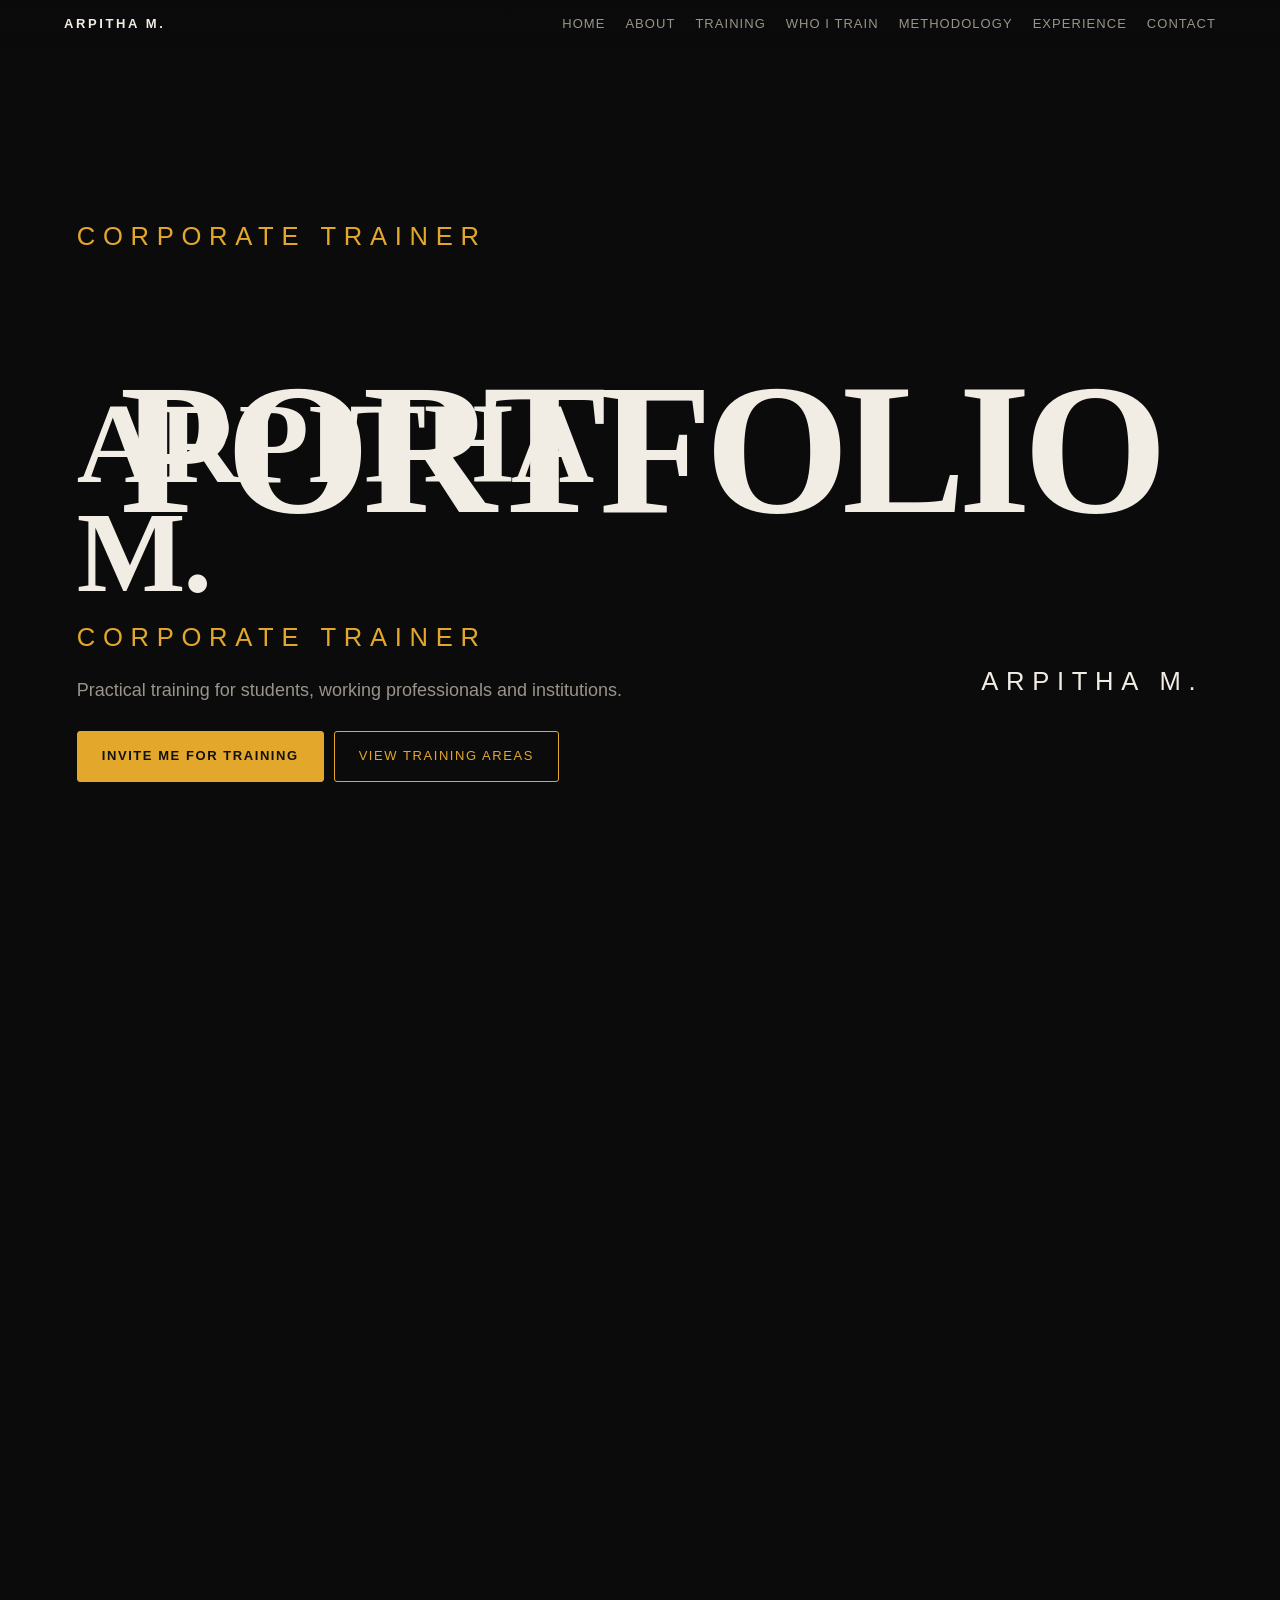
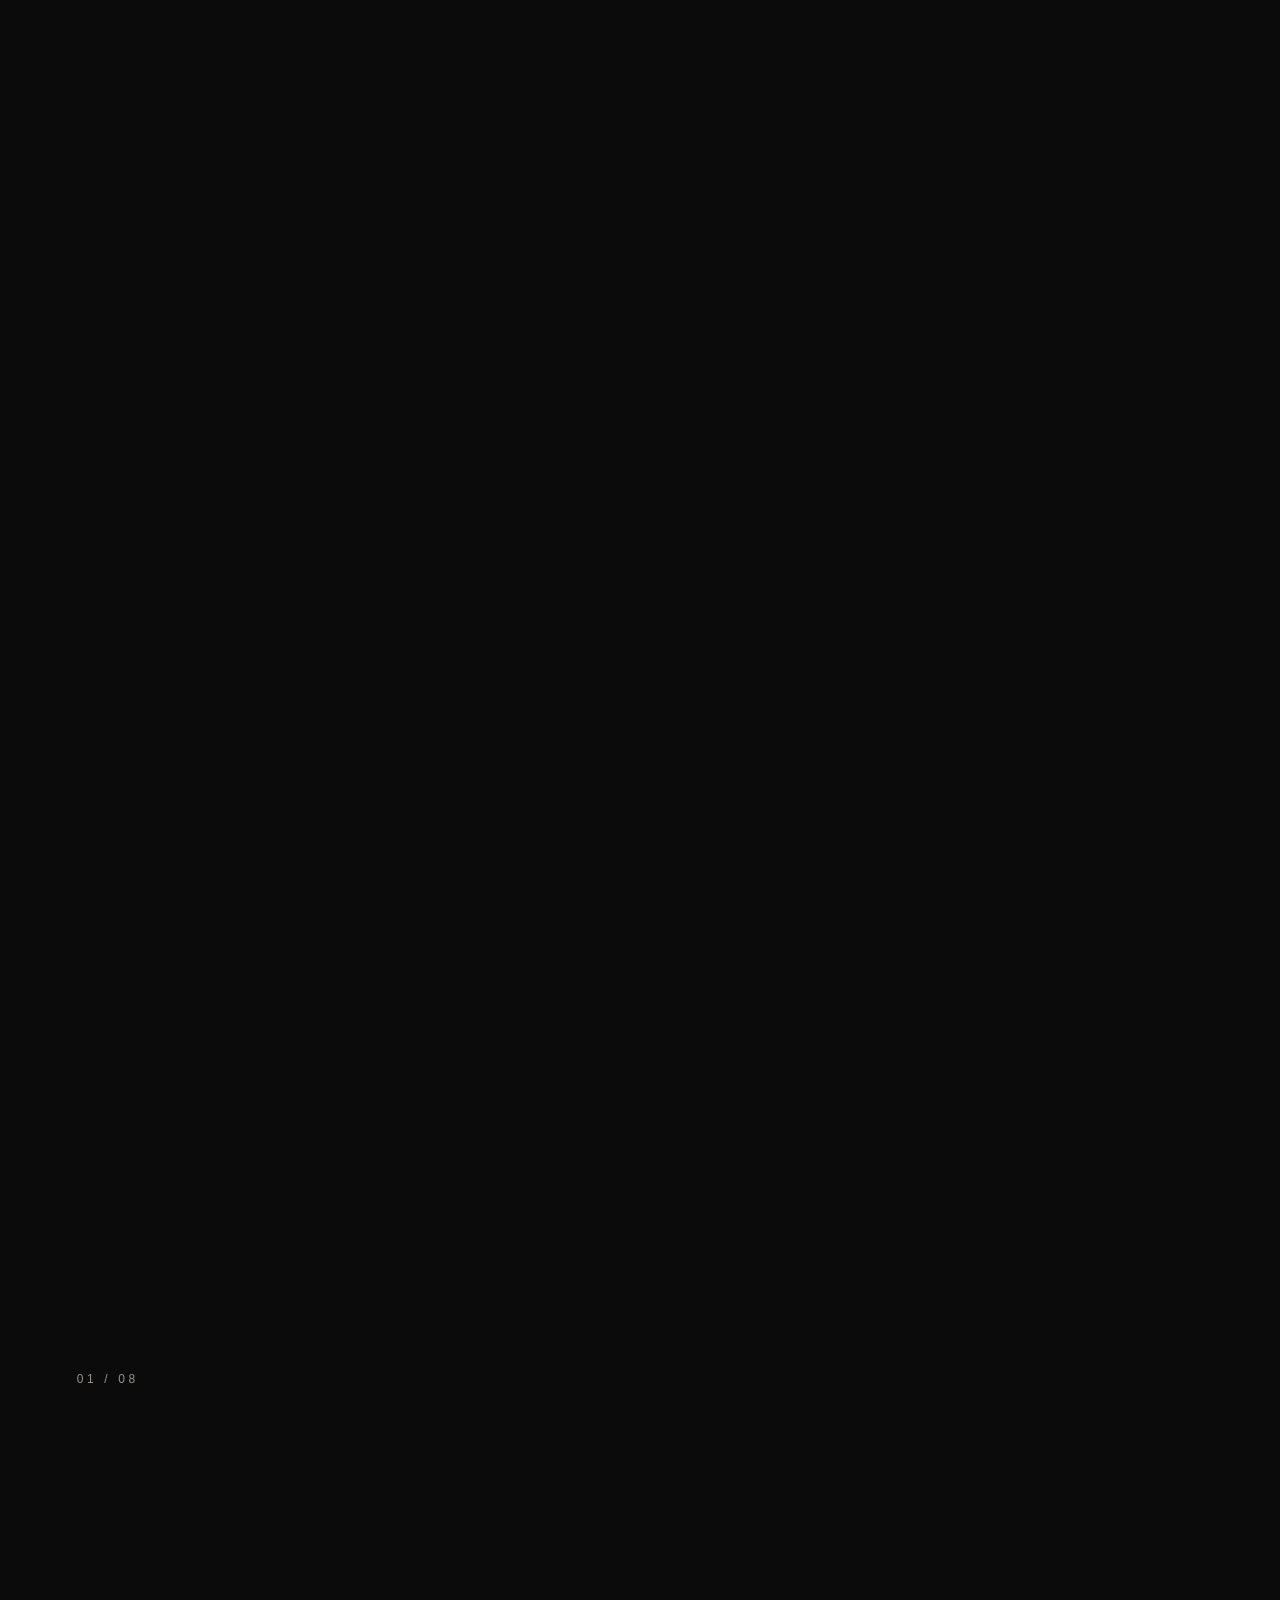
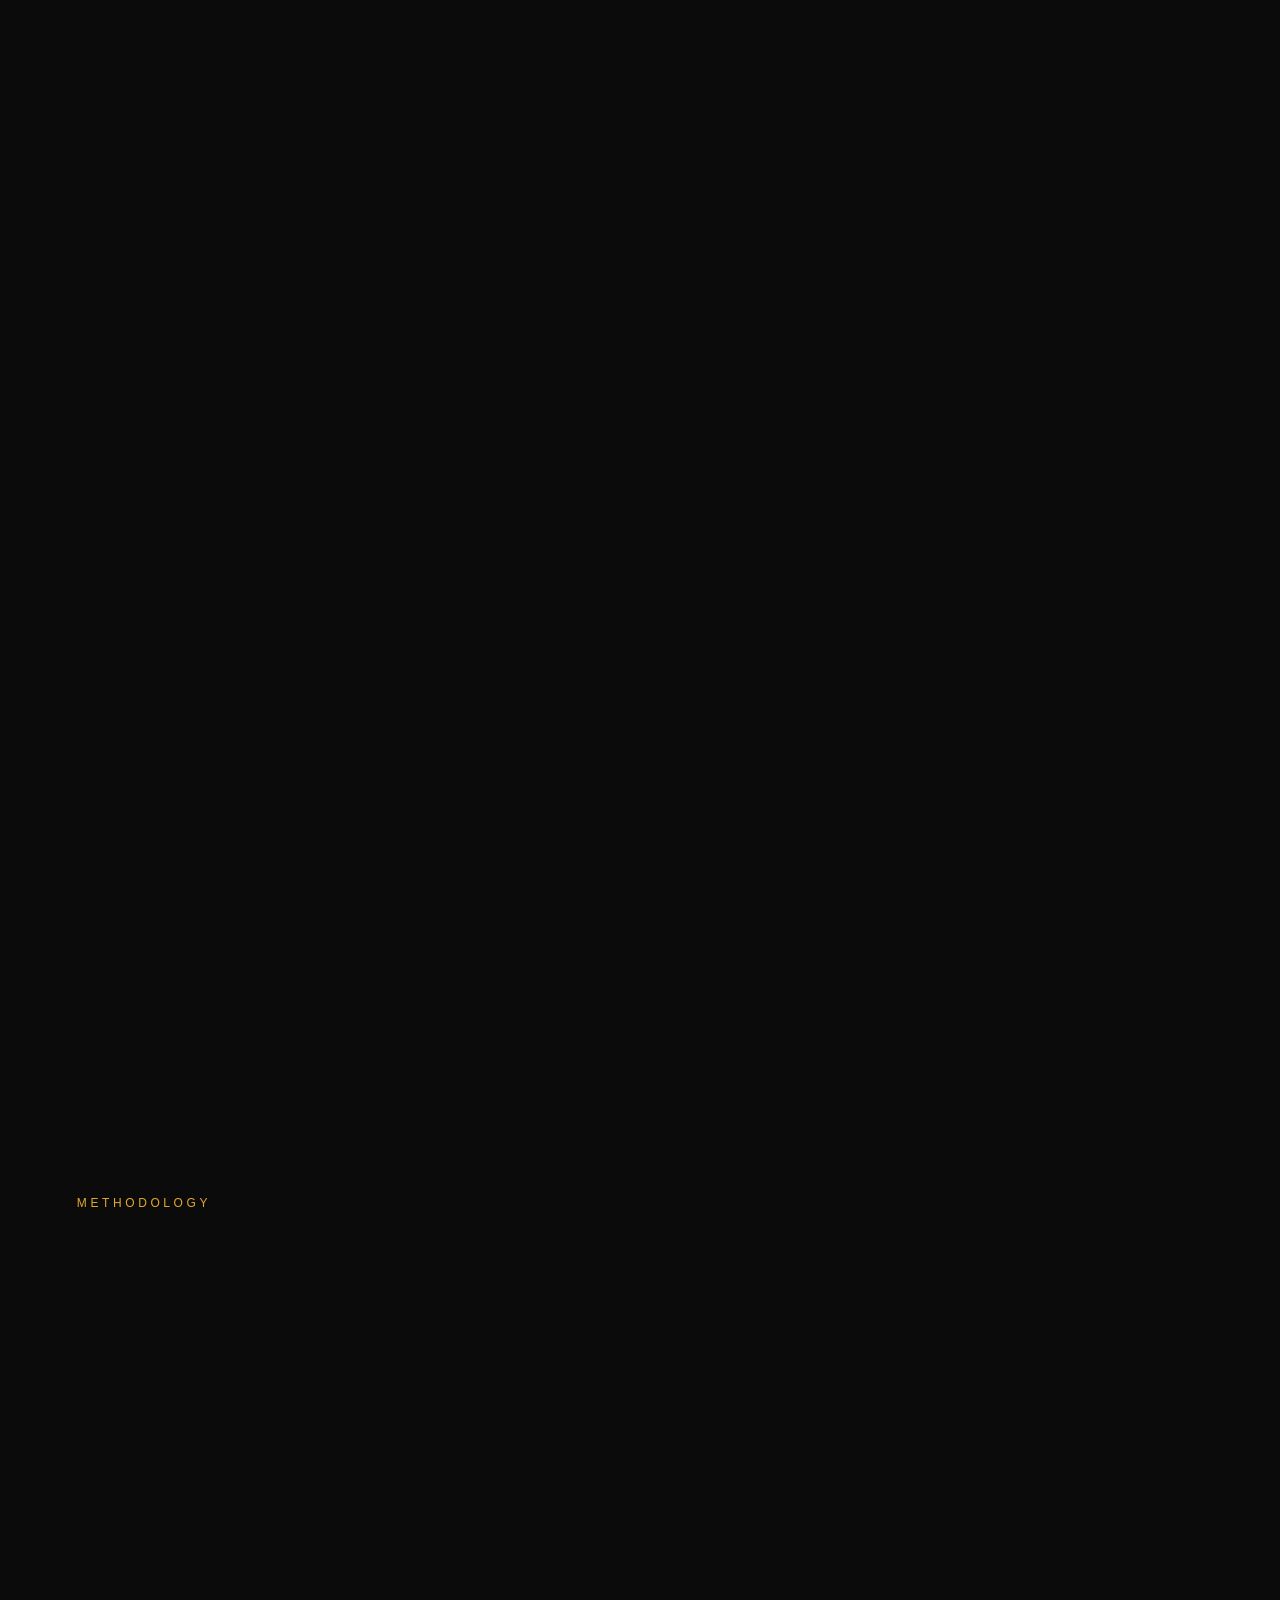
==== commit 702828b8: "Add files via upload" ====
--- a/index.html
+++ b/index.html
@@ -1,131 +1,65 @@
 <!DOCTYPE html>
-<html lang="en">
-<head>
-<meta charset="utf-8">
-<meta name="viewport" content="width=device-width,initial-scale=1">
-<title>Arpitha Educator | Corporate Trainer, Software & Soft Skills</title>
-<meta name="description" content="Arpitha Educator: corporate trainer in digital marketing, finance, HR, soft skills, Tally ERP 9, Microsoft Office and Advanced Excel.">
-<meta property="og:title" content="Arpitha Educator | Corporate Trainer">
-<meta property="og:description" content="Practical skills training for students, professionals and teams.">
-<meta property="og:type" content="website">
-<meta property="og:image" content="assets/portrait.jpg">
-<meta name="theme-color" content="#080808">
-<link rel="icon" href="assets/favicon.svg"><!-- FAVICON PLACEHOLDER -->
-<link rel="preconnect" href="https://fonts.googleapis.com"><link rel="preconnect" href="https://fonts.gstatic.com" crossorigin>
-<link href="https://fonts.googleapis.com/css2?family=Anton&family=Caveat:wght@700&family=Inter:wght@400;600&display=swap" rel="stylesheet">
-<link rel="stylesheet" href="styles.css">
-</head>
-<body>
-<a class="skip" href="#about">Skip to content</a>
-<header class="nav">
-  <a class="logo" href="#home">ARPITHA<i>.</i></a>
-  <button class="burger" aria-label="Menu" aria-expanded="false" aria-controls="menu">☰</button>
-  <nav id="menu" aria-label="Main">
-    <a href="#home">Home</a><a href="#about">About</a><a href="#services">Services</a><a href="#experience">Experience</a><a href="#methodology">Methodology</a><a href="#gallery">Gallery</a><a href="#contact">Contact</a>
-  </nav>
-</header>
-<main>
-<!-- 1+2 COVER & HERO (one pinned stage) -->
-<section id="home" class="track" aria-label="Home">
- <div class="stage">
-  <div class="hero">
-   <div class="hero-in">
-    <div class="hero-txt">
-     <p class="kick">Corporate Trainer | Software & Soft Skills Trainer | L&D Professional</p>
-     <h1>Skills that <em>work</em> at work.</h1>
-     <p class="lead">I help students and professionals build practical skills, workplace confidence and career readiness.</p>
-     <div class="btns"><a class="btn red" href="#services">Explore My Services</a><a class="btn ghost" id="invite1" href="#contact">Invite Me for Training</a></div>
-    </div>
-    <div class="hero-pic">
-     <span class="frame f1"></span><span class="frame f2"></span>
-     <div class="pic" data-label="Add assets/portrait.jpg"><img src="assets/portrait.jpg" alt="Portrait of Arpitha"></div>
-     <span class="tag t1">Digital Marketing</span><span class="tag t2">Soft Skills</span><span class="tag t3">Advanced Excel</span>
-    </div>
-    <div class="stats" id="stats"></div>
-   </div>
-  </div>
-  <div class="cover" aria-hidden="false">
-   <div class="panel">
-    <span class="dot d1"></span><span class="dot d2"></span><span class="dot d3"></span><span class="dot d4"></span>
-    <p class="cv-left l1">Corporate Trainer | Learning & Development Specialist</p>
-    <h2 class="cv-big l2">PORTFOLIO</h2>
-    <span class="script l3">Professional</span>
-    <div class="cv-name l4">ARPITHA</div>
-    <div class="pic cv-pic l5" data-label="Add assets/portrait.jpg"><img src="assets/portrait.jpg" alt="" loading="eager"></div>
-    <p class="cv-hint">Scroll to open ↓</p>
-   </div>
-  </div>
- </div>
-</section>
+<html lang="en"><head><meta charset="utf-8">
+<meta name="viewport" content="width=device-width, initial-scale=1, viewport-fit=cover">
+<title>Arpitha M. | Corporate Trainer</title>
+<meta name="description" content="Arpitha M. is a corporate and professional skills trainer providing practical training in digital marketing, finance, HR, soft skills, Tally, Excel and Microsoft Office.">
+<meta property="og:title" content="Arpitha M. | Corporate Trainer"><meta property="og:type" content="website">
+<meta property="og:description" content="Practical training for students, working professionals and institutions.">
+<link rel="icon" href="assets/favicon.svg" type="image/svg+xml">
+<meta name="theme-color" content="#0b0b0c">
+<meta property="og:image" content="assets/portrait.webp">
+<link rel="stylesheet" href="styles.css"></head><body>
+<nav aria-label="Main"><b>ARPITHA M.</b><button id="mb" aria-label="Open menu" aria-expanded="false" aria-controls="nv">MENU</button>
+<ul id="nv"><li><a href="#top">Home</a></li><li><a href="#about">About</a></li><li><a href="#dom">Training</a></li><li><a href="#who">Who I Train</a></li><li><a href="#met">Methodology</a></li><li><a href="#exp">Experience</a></li><li><a href="#contact">Contact</a></li></ul></nav>
+<main id="main">
+<div class="pin" id="top"><div class="stage">
+<div class="layer" id="L1"><div class="big" id="word" aria-hidden="true">PORTFOLIO</div></div>
+<div class="tag" id="T1" style="left:6vw;top:24vh">Corporate Trainer</div>
+<div class="tag" id="T2" style="right:6vw;bottom:22vh;color:var(--ink)">ARPITHA M.</div>
+<div id="photo" role="img" aria-label="Portrait of Arpitha M. (photo to be added)"></div>
+<div id="hero"><h1>ARPITHA M.</h1><div class="tag" style="position:static;margin-top:10px">Corporate Trainer</div>
+<p>Practical training for students, working professionals and institutions.</p>
+<a class="btn p" href="#contact">Invite Me for Training</a><a class="btn s" href="#dom">View Training Areas</a></div>
+</div></div>
 
-<!-- 3 ABOUT -->
-<section id="about" class="dark pad">
- <div class="wrap two">
-  <div>
-   <h2 class="mask big"><span>ABOUT <em>ME</em></span></h2>
-   <p class="rv lead">I'm Arpitha, a <em>corporate trainer</em> passionate about helping students and professionals develop <em>practical skills</em>, workplace confidence, and career readiness.</p>
-   <p class="rv muted">My training spans software skills, accounting, finance, HR, digital marketing and soft skills. [Edit this paragraph with your own words.]</p>
-   <div class="tl rv" id="aboutTl"></div>
-  </div>
-  <div class="rv pic-wrap"><span class="frame f1"></span><div class="pic tall" data-label="Add assets/about.jpg"><img src="assets/about.jpg" alt="Arpitha, corporate trainer" loading="lazy"></div></div>
- </div>
-</section>
+<section class="c" id="about"><div class="lab rv">About</div><div class="ab"><h2 class="rv">I teach tools and skills people use at work from day one.</h2>
+<div><p class="rv">Arpitha M. is a Corporate Trainer and L&amp;D specialist based in Mysuru, Karnataka, with 4+ years of training experience across digital marketing, HR, finance and soft skills.</p>
+<p class="rv">She trains digital marketing, finance, HR, soft skills, Tally, Advanced Excel, Microsoft Office and basic computer skills.</p>
+<p class="rv">Her sessions are built around practice. Learners work on the tool or task, not only the theory. 500+ learners trained across classroom, workshop and project-based formats.</p><div class="stats rv"><div><b>4+</b><span>Years training</span></div><div><b>500+</b><span>Learners trained</span></div><div><b>8</b><span>Training domains</span></div></div></div></div></section>
 
-<!-- 4 SERVICES -->
-<section id="services" class="track light" aria-label="Services">
- <div class="stage">
-  <div class="svc-head"><h2 class="big">WHAT I TEACH</h2><p>Training that turns skills into capability.</p></div>
-  <div class="deck" id="deck"></div>
- </div>
-</section>
+<div id="dom"><div class="stage"><div class="dc" id="dc">01 / 08</div><div class="vis" aria-hidden="true"><div class="vt" id="vt"></div></div><div class="stk" id="stk"></div></div></div>
 
-<!-- 5 WHO I TRAIN -->
-<section id="train" class="dark pad">
- <div class="wrap"><h2 class="mask big"><span>WHO I <em>TRAIN</em></span></h2>
-  <div class="aud" id="aud"></div></div>
-</section>
+<section class="c" id="who"><div class="lab rv">Who I train</div><h2 class="rv" style="font-size:clamp(34px,5vw,72px)">Three audiences. Different goals.</h2>
+<div class="who"><div class="rv"><div class="lab">01</div><h3>Students</h3><ul><li>Career-oriented training</li><li>Practical skills</li><li>Projects</li><li>Employability development</li></ul></div>
+<div class="rv"><div class="lab">02</div><h3>Working Professionals</h3><ul><li>Upskilling</li><li>Digital skills</li><li>Productivity tools</li><li>Professional development</li></ul></div>
+<div class="rv"><div class="lab">03</div><h3>Institutions and Corporate Teams</h3><ul><li>Workshops</li><li>Academic training</li><li>Employability programs</li><li>Customized professional training</li></ul></div></div></section>
 
-<!-- 6 WHY -->
-<section id="why" class="chr pad">
- <div class="wrap"><h2 class="mask big"><span>WHY TRAIN <em>WITH ME</em></span></h2>
-  <div class="why" id="why-list"></div></div>
-</section>
+<section class="c" id="why"><div class="lab rv">Why train with me</div><h2 class="rv" style="font-size:clamp(32px,5vw,72px)">Built around the learner, not the slide deck.</h2>
+<div class="who"><div class="rv"><h3>Mixed-ability groups</h3><p>Content customised to each group's academic background, career interests and skill level.</p></div>
+<div class="rv"><h3>Assessed and tracked</h3><p>Assessments and practical activities monitor progress, with targeted support where learners fall behind.</p></div>
+<div class="rv"><h3>Project-based</h3><p>Industry-oriented projects that improve job readiness and applied professional capability.</p></div></div></section>
 
-<!-- 7 EXPERIENCE -->
-<section id="experience" class="dark pad">
- <div class="wrap"><h2 class="mask big"><span>WORK <em>EXPERIENCE</em></span></h2>
-  <div class="tl x" id="expTl"></div></div>
-</section>
+<div id="met"><div class="stage"><div class="lab" style="position:absolute;top:14vh;left:6vw">Methodology</div></div></div>
 
-<!-- 8 METHODOLOGY -->
-<section id="methodology" class="chr pad">
- <div class="wrap"><h2 class="mask big"><span>TRAINING <em>METHOD</em></span></h2>
-  <div class="tl h" id="methTl"></div></div>
-</section>
+<section class="c" id="exp"><div class="lab rv">Experience</div><div class="tl">
+<div class="rv"><h3>Human Resource &amp; Finance Trainer</h3><span>GenLearnY | Jun 2026 to Present</span></div>
+<div class="rv"><h3>Digital &amp; AI-Integrated Career Guidance Trainer</h3><span>Aarav Institute for Management Services | Aug 2026 to Sep 2026</span></div>
+<div class="rv"><h3>Digital Marketing, Finance &amp; Soft Skills Trainer</h3><span>TechnoTut Solutions LLP | Nov 2022 to Jan 2026</span></div>
+<div class="rv"><h3>Software &amp; Computer Skills Trainer</h3><span>KTM Institute of Technology and Multimedia | Apr 2022 to Dec 2024</span></div>
+<div class="rv"><h3>Freelance Corporate Trainer</h3><span>Independent assignments and college workshops, including career guidance and employability sessions</span></div></div></section>
 
-<!-- 9 GALLERY -->
-<section id="gallery" class="dark pad">
- <div class="wrap"><h2 class="mask big"><span>IN THE <em>CLASSROOM</em></span></h2>
-  <p class="rv muted">Real moments from training sessions, practical learning, and classroom interaction.</p>
-  <div class="gal" id="gal"></div></div>
-</section>
+<section class="c" id="edu"><div class="lab rv">Education and tools</div><div class="who">
+<div class="rv"><h3>Education</h3><ul><li>MBA, 2025 to 2026, 73%</li><li>B.Com, 2021 to 2024, 73%</li></ul></div>
+<div class="rv"><h3>Training competencies</h3><ul><li>Curriculum design</li><li>Training needs analysis</li><li>Instructional design</li><li>Assessment design</li><li>Mentoring and coaching</li><li>Blended delivery</li></ul></div>
+<div class="rv"><h3>Tools</h3><ul><li>MS Office Suite</li><li>Advanced Excel</li><li>Tally ERP 9</li><li>Digital marketing platforms</li><li>AI-assisted learning tools</li></ul></div></div></section>
 
-<!-- 10 CONTACT -->
-<section id="contact" class="pad closing">
- <div class="wrap cta rv3d">
-  <h2 class="big">LOOKING FOR A <em>PROFESSIONAL</em> TRAINER?</h2>
-  <p class="lead">Let's create a learning experience that helps students and professionals build practical skills and workplace confidence.</p>
-  <div class="btns"><a class="btn red" id="invite2" href="#">Invite Me for Training</a><a class="btn ghost" id="touch" href="#">Get in Touch</a></div>
-  <ul class="links" id="links"></ul>
- </div>
-</section>
+<section class="c" id="fin"><h2 class="rv">LOOKING FOR A PROFESSIONAL TRAINER?</h2><p class="rv">Practical training for students, working professionals and institutions.</p>
+<div class="rv"><a class="btn p" href="#contact">INVITE ME FOR TRAINING</a> <a class="btn s" href="#contact">CONTACT</a></div></section>
+
+<section class="c" id="contact"><div class="lab">Contact</div><div class="ct">
+<a href="#" id="wa" target="_blank" rel="noopener"><small>WhatsApp</small><br>+91 63639 58020</a>
+<a href="#" id="em"><small>Email</small><br>aaarpitha18@gmail.com</a>
+<a href="#" id="li" target="_blank" rel="noopener"><small>LinkedIn</small><br>Arpitha M.</a><a href="#contact"><small>Location</small><br>Mysuru, Karnataka</a></div></section>
 </main>
-<footer><b>ARPITHA EDUCATOR</b><nav aria-label="Footer"><a href="#home">Home</a><a href="#about">About</a><a href="#services">Services</a><a href="#gallery">Gallery</a><a href="#contact">Contact</a></nav><small>© <span id="yr"></span> Arpitha Educator</small></footer>
-
-<dialog id="lb" aria-label="Photo viewer">
- <button class="x" aria-label="Close">✕</button><button class="pv" aria-label="Previous photo">‹</button>
- <div id="lbBody"></div><button class="nx" aria-label="Next photo">›</button>
-</dialog>
-<script src="script.js"></script>
-</body>
-</html>
+<footer><span>&copy; 2026 Arpitha M.</span><span><a href="privacy-policy.html">Privacy Policy</a> &nbsp; <a href="terms-and-conditions.html">Terms and Conditions</a></span></footer>
+<script src="script.js"></script></body></html>
--- a/styles.css
+++ b/styles.css
@@ -1,139 +1,68 @@
-/* ARPITHA EDUCATOR — styles. Palette tokens first. */
-:root{--blk:#080808;--chr:#17171b;--red:#e32645;--wht:#fff;--gry:#e9e9ec;--mut:#9a9aa3;--line:rgba(255,255,255,.12);--ease:cubic-bezier(.2,.8,.2,1)}
-*{box-sizing:border-box;margin:0}
-html{scroll-behavior:smooth;scroll-padding-top:64px}
-body{background:var(--blk);color:var(--wht);font:400 16px/1.6 Inter,system-ui,sans-serif;overflow-x:hidden}
-img{max-width:100%;display:block}
+
+:root{--bg:#0b0b0c;--ink:#f1ece4;--mut:#9a948a;--acc:#e3a82b;--line:#2a2927;--card:#161514;box-sizing:border-box;padding-top:env(safe-area-inset-top,0px);padding-bottom:env(safe-area-inset-bottom,0px)}
+@media(prefers-color-scheme:dark){:root:not([data-theme=light]){--bg:#0b0b0c}}
+*{box-sizing:border-box;margin:0}html{scroll-padding-top:60px;scroll-behavior:smooth}
+html,body{overflow-x:clip;max-width:100%}body{background:var(--bg);color:var(--ink);font:16px/1.6 "Helvetica Neue",Arial,sans-serif;overflow-x:hidden}
+h1,h2,h3,.big{font-family:Georgia,"Times New Roman",serif;font-weight:700;line-height:.95;letter-spacing:-.02em}
 a{color:inherit}
-:focus-visible{outline:3px solid var(--red);outline-offset:3px}
-em{font-style:normal;color:var(--red)}
-.skip{position:absolute;left:-999px}.skip:focus{left:8px;top:8px;z-index:99;background:#fff;color:#000;padding:8px}
-.big{font:400 clamp(2.6rem,9vw,8rem)/.95 Anton,Impact,sans-serif;text-transform:uppercase;letter-spacing:.01em}
-.lead{font-size:clamp(1.05rem,1.8vw,1.4rem);max-width:60ch}.muted{color:var(--mut)}
-.wrap{max-width:1200px;margin:auto;padding:0 24px}.pad{padding:clamp(72px,12vw,160px) 0}
-.dark{background:var(--blk)}.chr{background:var(--chr)}.light{background:#f4f1ea;color:var(--blk)}
-.two{display:grid;grid-template-columns:1.2fr 1fr;gap:56px;align-items:start}
-/* NAV */
-.nav{position:fixed;inset:0 0 auto;z-index:50;display:flex;justify-content:space-between;align-items:center;padding:14px 28px;mix-blend-mode:normal}
-.logo{font:400 1.3rem Anton,sans-serif;text-decoration:none;letter-spacing:.06em;background:rgba(8,8,8,.7);padding:4px 12px;border-radius:99px;backdrop-filter:blur(8px)}.logo i{color:var(--red)}
-.nav nav{display:flex;gap:4px;background:rgba(8,8,8,.7);backdrop-filter:blur(10px);border:1px solid var(--line);border-radius:99px;padding:4px}
-.nav nav a{text-decoration:none;font-size:.85rem;padding:6px 14px;border-radius:99px;transition:background .3s}
-.nav nav a:hover,.nav nav a[aria-current=true]{background:var(--red)}
-.burger{display:none;background:var(--blk);color:#fff;border:1px solid var(--line);border-radius:12px;width:48px;height:48px;font-size:1.3rem}
-.btns{display:flex;gap:14px;flex-wrap:wrap;margin-top:28px}
-.btn{display:inline-block;padding:14px 26px;border-radius:99px;text-decoration:none;font-weight:600;border:2px solid var(--red);transition:transform .3s var(--ease),background .3s;min-height:48px}
-.btn.red{background:var(--red)}.btn.ghost{background:transparent}.btn:hover{transform:translateY(-3px)}
-/* images + placeholders */
-.pic{position:relative;overflow:hidden;border-radius:24px;background:linear-gradient(135deg,#2a2a30,#111)}
-.pic img{width:100%;height:100%;object-fit:cover}
-.ph img{display:none}
-.ph::after{content:attr(data-label);position:absolute;inset:0;display:grid;place-items:center;text-align:center;padding:12px;font-size:.8rem;color:#bbb;border:2px dashed rgba(255,255,255,.3);border-radius:inherit}
-.frame{position:absolute;border:1px solid var(--red);border-radius:28px;pointer-events:none}
-/* TRACKS (pinned stages) */
-.track{position:relative;height:300vh}.track.light{height:calc(100vh + var(--n,7)*70vh)}
-.stage{position:sticky;top:0;height:100vh;overflow:hidden;perspective:1700px}
-/* COVER */
-.cover{position:absolute;inset:0;padding:2.5vh 2.5vw 0;transform-origin:50% 0;transform-style:preserve-3d;will-change:transform;
- transform:rotateX(calc(var(--p,0)*-100deg)) translateZ(calc(var(--p,0)*80px));opacity:calc(1 - max(0,(var(--p,0) - .85))*6.6);backface-visibility:hidden}
-.panel{position:relative;height:calc(100% - 7vh);background:var(--gry);color:var(--blk);border-radius:32px;box-shadow:0 40px 80px rgba(0,0,0,.6)}
-.cv-big{position:absolute;left:50%;top:14%;font:400 clamp(4rem,17vw,16rem)/1 Anton,sans-serif;color:#fff;letter-spacing:.02em;text-shadow:0 2px 0 rgba(0,0,0,.08);transform:translate3d(-50%,calc(var(--p,0)*-60px),30px)}
-.script{position:absolute;left:50%;top:26%;font:700 clamp(2.4rem,8vw,7rem) Caveat,cursive;color:var(--red);transform:translate3d(-50%,calc(var(--p,0)*-120px),90px) rotate(-6deg);white-space:nowrap}
-.cv-left{position:absolute;left:4%;bottom:22%;max-width:20ch;font-weight:600;transform:translate3d(calc(var(--p,0)*-80px),0,40px)}
-.cv-name{position:absolute;right:4%;bottom:18%;font:400 clamp(2.4rem,9vw,8rem)/1 Anton,sans-serif;color:var(--red);transform:translate3d(calc(var(--p,0)*80px),0,40px)}
-.cv-pic{position:absolute;left:50%;bottom:-7vh;width:min(32vw,360px);height:62vh;border-radius:200px 200px 24px 24px;transform:translate3d(-50%,calc(var(--p,0)*60px),120px)}
-.dot{position:absolute;width:18px;height:18px;border-radius:50%;border:2px solid var(--blk)}.d1{left:16px;top:16px}.d2{right:16px;top:16px;background:var(--red);border-color:var(--red)}.d3{left:16px;bottom:16px}.d4{right:16px;bottom:16px}
-.cv-hint{position:absolute;left:50%;bottom:20px;transform:translateX(-50%);font-size:.8rem;opacity:calc(1 - var(--p,0)*8)}
-/* HERO */
-.hero{position:absolute;inset:0;background:radial-gradient(circle at 75% 30%,#2a0a12,var(--blk) 60%);display:flex;align-items:center;
- transform:translateZ(calc(-300px + var(--p,0)*300px)) rotateX(calc(8deg - var(--p,0)*8deg));transform-origin:50% 100%;opacity:calc(.3 + var(--p,0)*.7)}
-.hero-in{width:100%;max-width:1250px;margin:auto;padding:76px 28px 20px;display:grid;grid-template-columns:1.1fr .9fr;gap:24px;align-items:center}
-.hero h1{font:400 clamp(2.6rem,7vw,6.5rem)/.95 Anton,sans-serif;text-transform:uppercase;margin:12px 0}
-.kick{color:var(--mut);font-size:.85rem;text-transform:uppercase;letter-spacing:.12em}
-.hero-pic{position:relative;height:min(52vh,480px);justify-self:center;width:min(100%,380px);transform:translate3d(calc((1 - var(--p,0))*60px),0,0)}
-.hero-pic .pic{position:absolute;inset:0;border-radius:180px 180px 28px 28px;box-shadow:0 40px 80px rgba(0,0,0,.7)}
-.f1{inset:-14px 14px 14px -14px;border-radius:190px 190px 30px 30px}.f2{inset:14px -14px -14px 14px;border-radius:190px 190px 30px 30px;border-color:var(--line)}
-.tag{position:absolute;background:var(--chr);border:1px solid var(--line);padding:6px 14px;border-radius:99px;font-size:.8rem;box-shadow:0 10px 30px rgba(0,0,0,.5);z-index:3}
-.t1{left:-30px;top:12%}.t2{right:-24px;top:42%;border-color:var(--red)}.t3{left:-10px;bottom:10%}
-.stats{grid-column:1/-1;display:grid;grid-template-columns:repeat(4,1fr);gap:14px;margin-top:8px}
-.stat{background:var(--chr);border:1px solid var(--line);border-radius:16px;padding:14px 18px;box-shadow:0 12px 30px rgba(0,0,0,.4)}
-.stat b{display:block;font:400 2.2rem/1 Anton,sans-serif;color:var(--red)}.stat span{font-size:.85rem}
-/* masked headings + reveals */
-.mask span{display:inline-block;clip-path:inset(0 0 100% 0);transform:translateY(40%);transition:clip-path 1s var(--ease),transform 1s var(--ease)}
-.mask.in span{clip-path:inset(-10% 0 -10% 0);transform:none}
-.rv{opacity:0;transform:translate3d(0,40px,0);transition:opacity .9s var(--ease),transform .9s var(--ease);margin-top:22px}.rv.in{opacity:1;transform:none}
-.pic-wrap{position:relative;perspective:1000px}.pic.tall{height:560px;transform:rotateY(-12deg) translateZ(-60px);transition:transform 1.2s var(--ease)}.pic-wrap.in .pic.tall{transform:none}
-.pic-wrap .frame{inset:-16px 16px 16px -16px}
-/* TIMELINES */
-.tl{position:relative;padding-left:34px;--f:0}
-.tl::before,.tl::after{content:"";position:absolute;left:8px;top:0;bottom:0;width:2px;background:var(--line)}
-.tl::after{background:var(--red);transform-origin:top;transform:scaleY(var(--f))}
-.step{position:relative;padding:0 0 28px;opacity:.45;transition:opacity .5s,transform .5s var(--ease)}
-.step::before{content:"";position:absolute;left:-34px;top:6px;width:18px;height:18px;border-radius:50%;background:var(--blk);border:2px solid var(--line);transition:.4s}
-.step.on{opacity:1}.step.on::before{background:var(--red);border-color:var(--red);box-shadow:0 0 0 6px rgba(227,38,69,.2)}
-.step h3{font:400 1.5rem Anton,sans-serif;letter-spacing:.03em}.step small{color:var(--red);font-weight:600}
-.tl.x .step{background:var(--chr);border:1px solid var(--line);border-radius:20px;padding:22px 26px;margin-bottom:22px;transform:translate3d(0,30px,0) rotateX(8deg)}
-.tl.x .step.on{transform:none}.tl.x .step.cur{border-color:var(--red);box-shadow:0 20px 50px rgba(227,38,69,.18)}
-.tl.x .step::before{top:28px}.tl.x ul{margin:8px 0 0 18px;color:var(--mut)}
-.tl.h{display:grid;grid-template-columns:repeat(6,1fr);gap:16px;padding:40px 0 0}
-.tl.h::before,.tl.h::after{left:0;right:0;top:12px;bottom:auto;width:auto;height:2px}
-.tl.h::after{transform-origin:left;transform:scaleX(var(--f))}
-.tl.h .step{padding:0}.tl.h .step::before{left:0;top:-36px}
-.tl.h .step p{color:var(--mut);font-size:.9rem}
-/* SERVICES */
-.svc-head{position:absolute;left:5vw;top:78px;z-index:0}.svc-head p{font-size:1.2rem;margin-top:10px}
-.svc-head .big{font-size:clamp(2.4rem,7vw,6rem)}
-.deck{position:absolute;inset:0;perspective:1600px}
-.card{position:absolute;left:50%;top:50%;width:min(86vw,880px);height:min(60vh,500px);margin:-18vh 0 0 calc(min(86vw,880px)/-2);background:#0b0b0d;color:#fff;border-radius:36px;
- display:grid;grid-template-columns:1.1fr .9fr;gap:20px;padding:34px;box-shadow:0 50px 90px -20px rgba(0,0,0,.55);will-change:transform;transform-origin:50% 100%}
-.card h3{font:400 clamp(2rem,5vw,4rem)/1 Anton,sans-serif;margin:10px 0}.card p{color:#cfcfd6}.no{color:var(--red);font-weight:600}
-.card .pic{height:100%;min-height:0;border-radius:24px}
-.arrow{position:absolute;left:34px;bottom:30px;width:56px;height:56px;border-radius:50%;background:var(--red);display:grid;place-items:center;text-decoration:none;font-size:1.5rem;transition:transform .3s}.arrow:hover{transform:rotate(45deg)}
-/* AUDIENCE, WHY */
-.aud{display:grid;grid-template-columns:repeat(3,1fr);gap:24px;margin-top:48px;perspective:1200px}
-.aud article,.why article{background:var(--chr);border:1px solid var(--line);border-radius:24px;overflow:hidden;box-shadow:0 30px 60px rgba(0,0,0,.5);opacity:0;transform:translate3d(0,60px,-200px) rotateX(14deg);transition:transform 1s var(--ease),opacity 1s var(--ease);transition-delay:calc(var(--i)*.15s)}
-.aud article.in,.why article.in{opacity:1;transform:none}
-.aud .pic{height:200px;border-radius:0}.aud div.b{padding:22px}.aud h3{font:400 1.7rem/1.1 Anton,sans-serif;margin-bottom:8px}.aud p{color:var(--mut)}
-.why{display:grid;grid-template-columns:repeat(3,1fr);gap:0;margin-top:48px;perspective:1200px}
-.why article{padding:34px;background:var(--blk);transform:translate3d(0,40px,0) rotateY(-14deg);transform-origin:left;margin:0 -10px;border-radius:20px}
-.why article:nth-child(even){transform-origin:right;margin-top:40px}.why article b{color:var(--red);font:400 2.6rem Anton,sans-serif}.why h3{font:400 1.4rem Anton,sans-serif;margin:6px 0}.why p{color:var(--mut)}
-/* GALLERY */
-.gal{display:grid;grid-template-columns:repeat(6,1fr);grid-auto-rows:150px;gap:16px;margin-top:40px;perspective:1200px}
-.gal button{all:unset;cursor:pointer;display:block;position:relative;border-radius:20px;overflow:hidden;background:var(--chr);opacity:0;transform:rotateY(18deg) translate3d(0,40px,-120px);transition:transform 1s var(--ease),opacity 1s,box-shadow .3s;transition-delay:calc(var(--i)*.12s)}
-.gal button.in{opacity:1;transform:none}.gal button:hover{box-shadow:0 0 0 3px var(--red)}.gal button:focus-visible{outline:3px solid var(--red)}
-.gal .pic{position:absolute;inset:0;border-radius:0}
-.g0{grid-column:1/4;grid-row:span 3}.g1{grid-column:4/7;grid-row:span 2}.g2{grid-column:4/6;grid-row:span 2}.g3{grid-column:1/3;grid-row:span 2}.g4{grid-column:3/7;grid-row:span 2}
-dialog{border:0;background:rgba(8,8,8,.96);color:#fff;width:min(94vw,1000px);max-height:92vh;border-radius:20px;padding:24px;margin:auto}
-dialog::backdrop{background:rgba(0,0,0,.8)}
-#lbBody{height:min(70vh,640px)}#lbBody .pic{height:100%;border-radius:12px}#lbBody img{object-fit:contain}
-dialog button{position:absolute;background:var(--red);color:#fff;border:0;border-radius:50%;width:48px;height:48px;font-size:1.4rem;cursor:pointer}
-.x{top:10px;right:10px}.pv{left:10px;top:50%}.nx{right:10px;top:50%}
-/* CONTACT */
-.closing{background:linear-gradient(160deg,var(--red),#7d0f22 60%,var(--blk));perspective:1400px;overflow:hidden}
-.cta{text-align:center;transform-origin:50% 100%;transform:rotateX(18deg) translateZ(-120px);opacity:.2;transition:transform 1.2s var(--ease),opacity 1.2s}.cta.in{transform:none;opacity:1}
-.cta .big{font-size:clamp(2.4rem,7vw,6rem)}.cta em{color:var(--blk)}.cta .lead{margin:20px auto}.cta .btns{justify-content:center}
-.cta .btn.red{background:var(--blk);border-color:var(--blk)}.cta .btn.ghost{border-color:#fff}
-.links{list-style:none;padding:0;margin-top:36px;display:flex;gap:28px;justify-content:center;flex-wrap:wrap}
-footer{background:var(--blk);padding:32px 28px;display:flex;justify-content:space-between;gap:16px;flex-wrap:wrap;align-items:center;border-top:1px solid var(--line)}
-footer nav{display:flex;gap:18px;flex-wrap:wrap}footer a{text-decoration:none;color:var(--mut)}footer a:hover{color:#fff}
-/* TABLET */
-@media(max-width:1000px){.two,.hero-in{grid-template-columns:1fr}.aud,.why{grid-template-columns:1fr 1fr}.tl.h{grid-template-columns:repeat(3,1fr);row-gap:40px}.tl.h::before,.tl.h::after{display:none}}
-/* MOBILE: single column, vertical timelines, lighter 3D */
-@media(max-width:700px){
- .burger{display:block}.nav nav{display:none;position:absolute;top:70px;left:16px;right:16px;flex-direction:column;border-radius:20px;padding:10px;background:rgba(8,8,8,.97)}.nav nav.open{display:flex}.nav nav a{padding:14px}
- .track{height:230vh}.track.light{height:calc(100vh + var(--n,7)*45vh)}
- .hero-in{padding-top:70px;gap:10px}.hero h1{font-size:2.4rem}.lead{font-size:1rem}.hero .lead{display:none}.btns{margin-top:14px}.btn{padding:10px 16px}
- .hero-pic{display:none}.stats{grid-template-columns:1fr 1fr;gap:8px}.stat{padding:10px 12px}.stat b{font-size:1.6rem}
- .cv-pic{width:60vw;height:44vh}.cv-left{bottom:30%;max-width:15ch;font-size:.8rem}.cv-name{bottom:32%;right:auto;left:50%;transform:translateX(-50%);font-size:3rem}.script{top:27%}.cv-big{top:18%}
- .aud,.why{grid-template-columns:1fr}.why article{margin:0 0 16px!important;transform-origin:center}.pic.tall{height:380px}
- .tl.h{grid-template-columns:1fr;padding:0 0 0 34px}.tl.h::before,.tl.h::after{display:block;left:8px;right:auto;top:0;bottom:0;width:2px;height:auto}.tl.h::after{transform-origin:top;transform:scaleY(var(--f))}.tl.h .step{padding-bottom:28px}.tl.h .step::before{left:-34px;top:6px}
- .gal{grid-template-columns:1fr 1fr;grid-auto-rows:130px}.gal button{grid-column:auto!important;grid-row:span 2!important}.g0{grid-column:1/-1!important}
- .card{grid-template-columns:1fr;height:62vh;padding:22px;margin-top:-26vh}.card .pic{height:100%;max-height:22vh}.arrow{width:48px;height:48px;left:auto;right:22px;bottom:22px}.svc-head{top:72px}
-}
-/* REDUCED MOTION / NO-JS-SCROLL FALLBACK: everything static and visible */
-.rm .track,.rm .track.light{height:auto}.rm .stage{position:relative;height:auto;overflow:visible}
-.rm .cover{display:none}.rm .hero{position:relative;min-height:100vh;transform:none;opacity:1}
-.rm .deck{position:relative;display:grid;gap:24px;padding:24px 0 80px;justify-items:center}.rm .svc-head{position:relative;inset:auto;padding:100px 5vw 0}
-.rm .card{position:relative;left:auto;top:auto;margin:0;height:auto;min-height:420px;transform:none!important}.rm .card .pic{min-height:220px}
-.rm *{transition:none!important;animation:none!important;scroll-behavior:auto}
-.rm .mask span,.rm .rv,.rm .aud article,.rm .why article,.rm .gal button,.rm .cta,.rm .pic.tall{opacity:1;transform:none;clip-path:none}
-.rm .step{opacity:1}
+nav{position:fixed;top:env(safe-area-inset-top,0px);left:0;right:0;z-index:50;display:flex;justify-content:space-between;align-items:center;padding:14px 5vw;background:linear-gradient(#0b0b0cdd,#0b0b0c00)}
+nav b{letter-spacing:.2em;font-size:13px}nav ul{display:flex;gap:20px;list-style:none;padding:0;font-size:13px;letter-spacing:.08em;text-transform:uppercase}
+nav a{text-decoration:none;color:var(--mut)}nav a:hover{color:var(--acc)}
+#mb{display:none;cursor:pointer;background:none;border:1px solid var(--line);color:var(--ink);padding:6px 12px;border-radius:2px}
+.btn{display:inline-block;min-height:48px;padding:14px 24px;border-radius:3px;text-decoration:none;font-size:13px;letter-spacing:.12em;text-transform:uppercase;border:1px solid var(--acc)}
+.p{background:var(--acc);color:#111;font-weight:700}.s{color:var(--acc)}
+.pin{height:420vh;position:relative}.stage{position:sticky;top:0;height:100vh;height:100svh;overflow:hidden;perspective:900px}
+.layer{position:absolute;inset:0;display:flex;align-items:center;justify-content:center;transform-style:preserve-3d;will-change:transform,opacity}
+#word{font-size:14.5vw;letter-spacing:-.04em;white-space:nowrap}
+.tag{position:absolute;font-size:clamp(14px,2vw,26px);letter-spacing:.3em;text-transform:uppercase;color:var(--acc)}
+#photo{position:absolute;right:10vw;bottom:0;width:min(36vw,520px);height:84vh;background:none;border:0;display:flex;align-items:center;justify-content:center;text-align:center;color:var(--mut);font-size:13px;padding:20px;filter:drop-shadow(0 30px 40px #000)}
+#photo img{width:100%;height:100%;object-fit:contain;object-position:bottom}
+#hero{position:absolute;left:6vw;bottom:12vh;max-width:min(560px,86vw)}#hero h1{font-size:clamp(52px,9vw,130px)}
+#hero p{margin:18px 0 26px;color:var(--mut);font-size:18px}#hero .btn{margin:0 10px 10px 0}
+section.c{padding:14vh 6vw;position:relative}
+.lab{font-size:12px;letter-spacing:.3em;text-transform:uppercase;color:var(--acc);margin-bottom:22px}
+#about{perspective:1000px}.ab{display:grid;grid-template-columns:1.3fr 1fr;gap:6vw;align-items:start}
+.ab h2{font-size:clamp(34px,5.6vw,84px)}.ab .rv{color:var(--mut);margin-bottom:18px;border-left:2px solid var(--acc);padding-left:18px}
+.rv{opacity:0;transform:translateZ(-160px) translateY(50px) rotateX(10deg);transition:1s cubic-bezier(.2,.7,.2,1)}.rv.on{opacity:1;transform:none}
+#dom{height:900vh}#dom .stage{display:grid;grid-template-columns:1fr 1fr;align-items:center;padding:0 6vw;gap:4vw}
+.vis{height:60vh;position:relative;overflow:hidden}.vt{display:flex;height:100%;will-change:transform}.vt svg{flex:0 0 100%;height:100%}
+.stk{position:relative;height:62vh;transform-style:preserve-3d;perspective:1100px}
+.card{position:absolute;inset:0;background:var(--card);border:1px solid var(--line);border-top:3px solid var(--acc);padding:clamp(20px,3vw,44px);will-change:transform,opacity;box-shadow:0 30px 60px #000a;display:flex;flex-direction:column}
+.card .n{color:var(--acc);font-size:14px;letter-spacing:.3em}.card h3{font-size:clamp(32px,4.4vw,64px);margin:14px 0}.card p{color:var(--mut);max-width:44ch}
+.card ul{list-style:none;padding:0;margin-top:auto}.card li{padding:9px 0;border-top:1px solid var(--line);font-size:15px}
+.dc{position:absolute;left:6vw;top:12vh;font-size:12px;letter-spacing:.3em;color:var(--mut)}
+.who{display:grid;grid-template-columns:repeat(3,1fr);gap:24px;perspective:1000px;margin-top:40px}
+.who .rv{background:var(--card);border:1px solid var(--line);padding:30px;border-radius:2px;margin:0;border-left:1px solid var(--line)}
+.who h3{font-size:28px;margin:10px 0 16px}.who li{list-style:none;color:var(--mut);padding:6px 0;border-top:1px solid var(--line)}.who ul{padding:0}
+#met{height:700vh}#met .stage{display:flex;align-items:center;padding:0 6vw}
+.st{position:absolute;left:6vw;right:6vw;top:50%;margin-top:-22vh;will-change:transform,opacity}.st .big{font-size:clamp(60px,15vw,220px);color:var(--acc)}.st h3{font-size:clamp(36px,6vw,90px)}.st p{color:var(--mut);max-width:48ch;margin-top:12px}
+.tl{perspective:1000px;margin-top:40px}.tl .rv{border-left:2px solid var(--acc);padding:22px 0 22px 26px;margin-bottom:16px;background:linear-gradient(90deg,#1a1917,transparent)}
+.tl h3{font-size:30px}.tl span{color:var(--mut);font-size:14px}
+#fin{min-height:100vh;display:flex;flex-direction:column;justify-content:center;perspective:900px;text-align:left}
+#fin h2{font-size:clamp(40px,9vw,140px);max-width:12ch}#fin p{margin:24px 0;color:var(--mut)}
+.ct{display:grid;grid-template-columns:repeat(2,1fr);gap:16px;margin-top:30px}.ct a{display:block;padding:24px;border:1px solid var(--line);text-decoration:none;background:var(--card)}.ct small{color:var(--acc);letter-spacing:.2em;text-transform:uppercase;font-size:11px}
+footer{padding:40px 6vw;border-top:1px solid var(--line);display:flex;gap:24px;flex-wrap:wrap;justify-content:space-between;color:var(--mut);font-size:13px}
+.leg{display:none;padding:18vh 6vw 10vh;max-width:820px}.leg h2{font-size:48px;margin-bottom:20px}.leg p{margin-bottom:14px;color:var(--mut)}.leg mark{background:#e3a82b33;color:var(--acc)}
+body.lp #main{display:none}body.lp .leg.act{display:block}
+@media(max-width:800px){
+nav{padding:10px 5vw;background:#0b0b0cf2}nav b,#mb{position:relative;z-index:2}#mb{display:block;min-height:44px;min-width:76px;font-size:12px;letter-spacing:.15em}
+nav ul{position:fixed;top:0;left:0;right:0;bottom:0;flex-direction:column;justify-content:center;gap:0;padding:60px 8vw 0;background:#0b0b0cfa;opacity:0;visibility:hidden;transform:translateY(-14px);transition:opacity .25s,transform .25s,visibility .25s}
+nav ul.o{opacity:1;visibility:visible;transform:none}nav li a{display:block;padding:14px 0;font-size:22px;letter-spacing:.06em;border-bottom:1px solid var(--line);color:var(--ink)}
+#word{font-size:15.5vw}.tag{font-size:13px;letter-spacing:.22em}#T1{left:6vw!important;top:30svh!important}#T2{right:6vw!important;bottom:30svh!important}
+#photo{left:11vw;right:auto;width:78vw;top:11svh;bottom:auto;height:46svh}
+#hero{left:6vw;right:6vw;bottom:3svh;max-width:none}#hero h1{font-size:13vw}#hero p{font-size:16px;margin:12px 0 18px}#hero .btn{display:block;width:100%;margin:0 0 10px;text-align:center}
+section.c{padding:12vh 6vw}.ab,.who,.ct{grid-template-columns:1fr}.ab{gap:28px}.ab h2{font-size:32px;line-height:1.05}
+#dom{height:800vh}#dom .stage{display:grid;grid-template-columns:100%;grid-template-rows:15svh 1fr;padding:64px 5vw 14px;gap:10px;align-content:stretch}
+.vis{height:100%}.stk{height:100%;min-height:0}.dc{top:56px;left:5vw;right:5vw;text-align:right;z-index:3}
+.card{padding:20px}.card h3{font-size:28px;margin:10px 0}.card p{font-size:14px}.card li{font-size:14px;padding:7px 0}
+.who .rv{padding:22px}.who h3{font-size:24px}
+#met{height:520vh}.st .big{font-size:24vw}.st h3{font-size:34px}.st p{font-size:16px}.st{margin-top:-16svh}
+.tl h3{font-size:22px}.tl .rv{padding:18px 0 18px 18px}
+#fin h2{font-size:8.6vw;max-width:none}#fin .btn{display:block;width:100%;margin:0 0 10px;text-align:center}
+.ct a{min-height:64px;padding:18px}footer{flex-direction:column}}
+@media(prefers-reduced-motion:reduce){.rv{opacity:1;transform:none;transition:none}html{scroll-behavior:auto}}
+
+.stats{display:grid;grid-template-columns:repeat(3,1fr);gap:14px;margin-top:30px}.stats div{border:1px solid var(--line);background:var(--card);padding:16px}.stats b{display:block;font:700 40px/1 Georgia,serif;color:var(--acc)}.stats span{font-size:13px;color:var(--mut)}
+.who p{color:var(--mut)}
+.lp2{max-width:820px;margin:0 auto;padding:18vh 6vw 10vh}.lp2 h1{font-size:48px;margin-bottom:20px}.lp2 p{margin-bottom:14px;color:var(--mut)}.lp2 mark{background:#e3a82b33;color:var(--acc)}
+@media(max-width:800px){.stats b{font-size:30px}.stats div{padding:12px}}
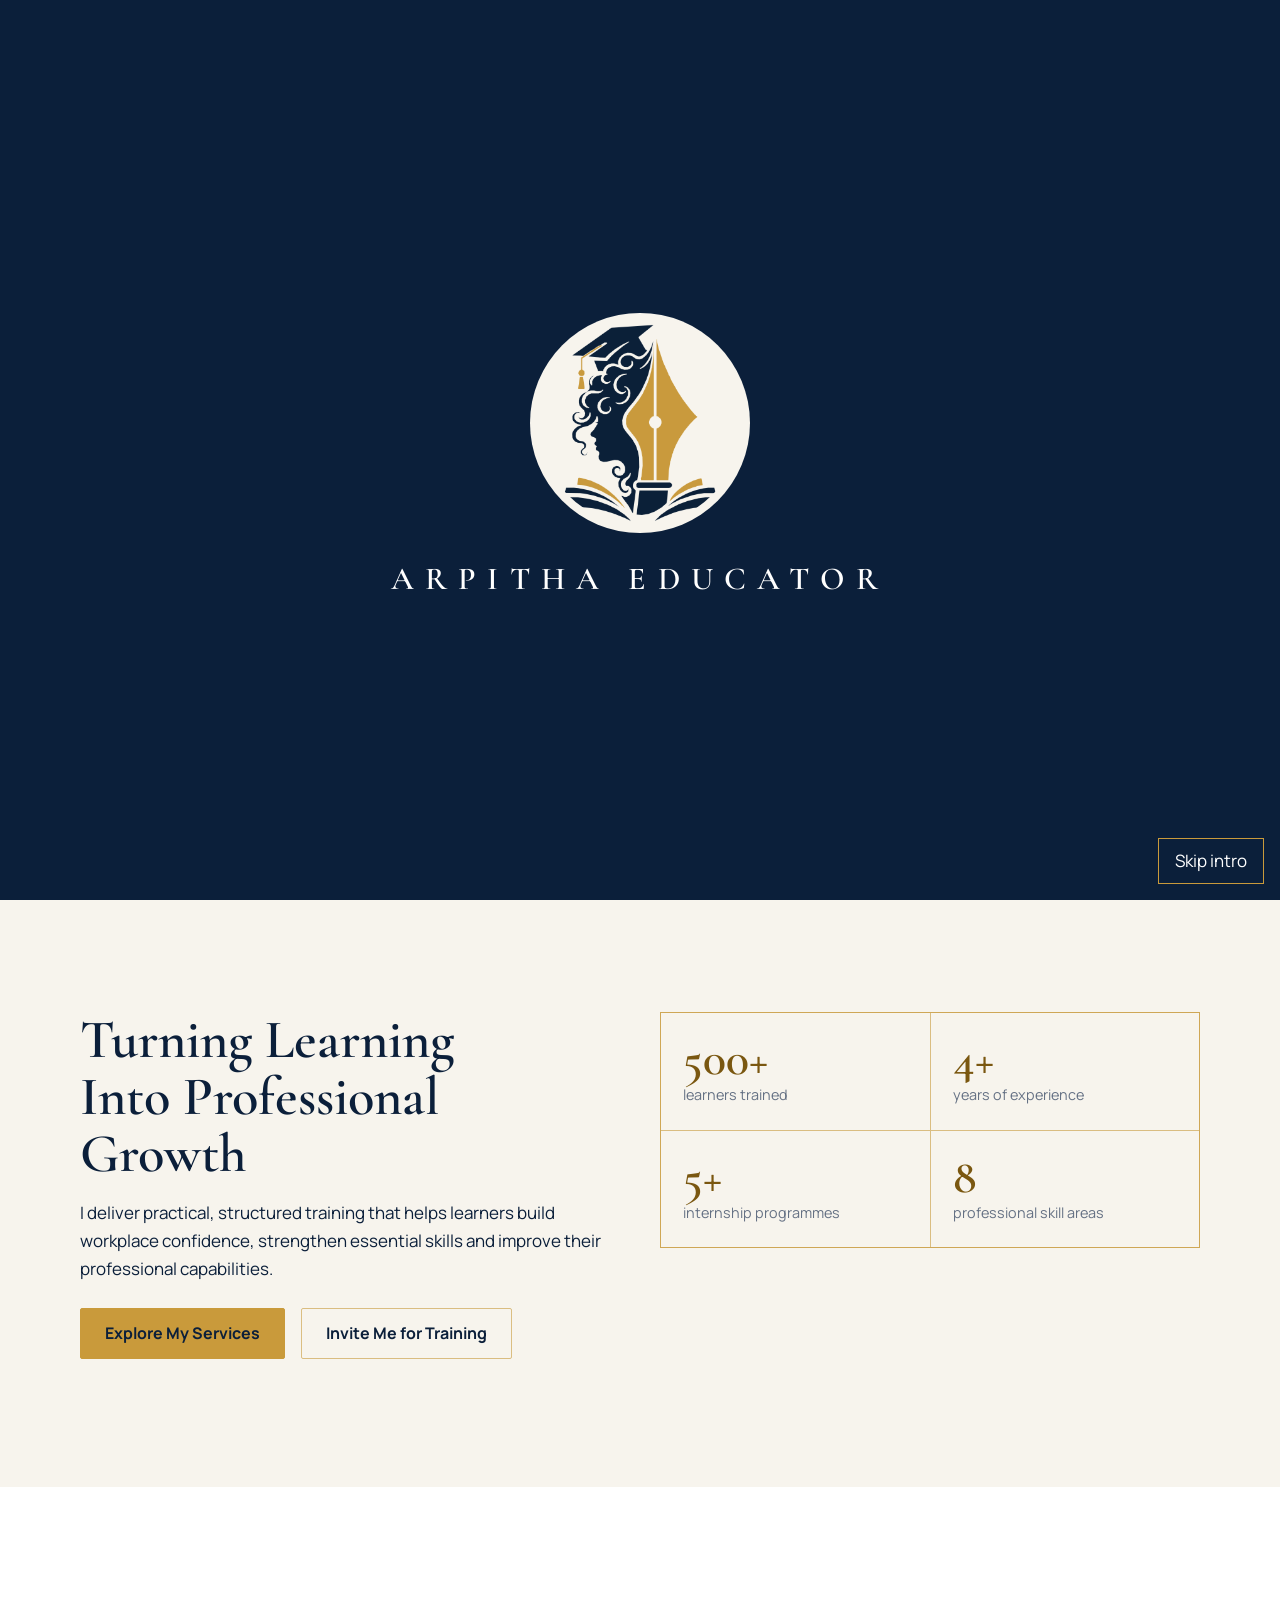
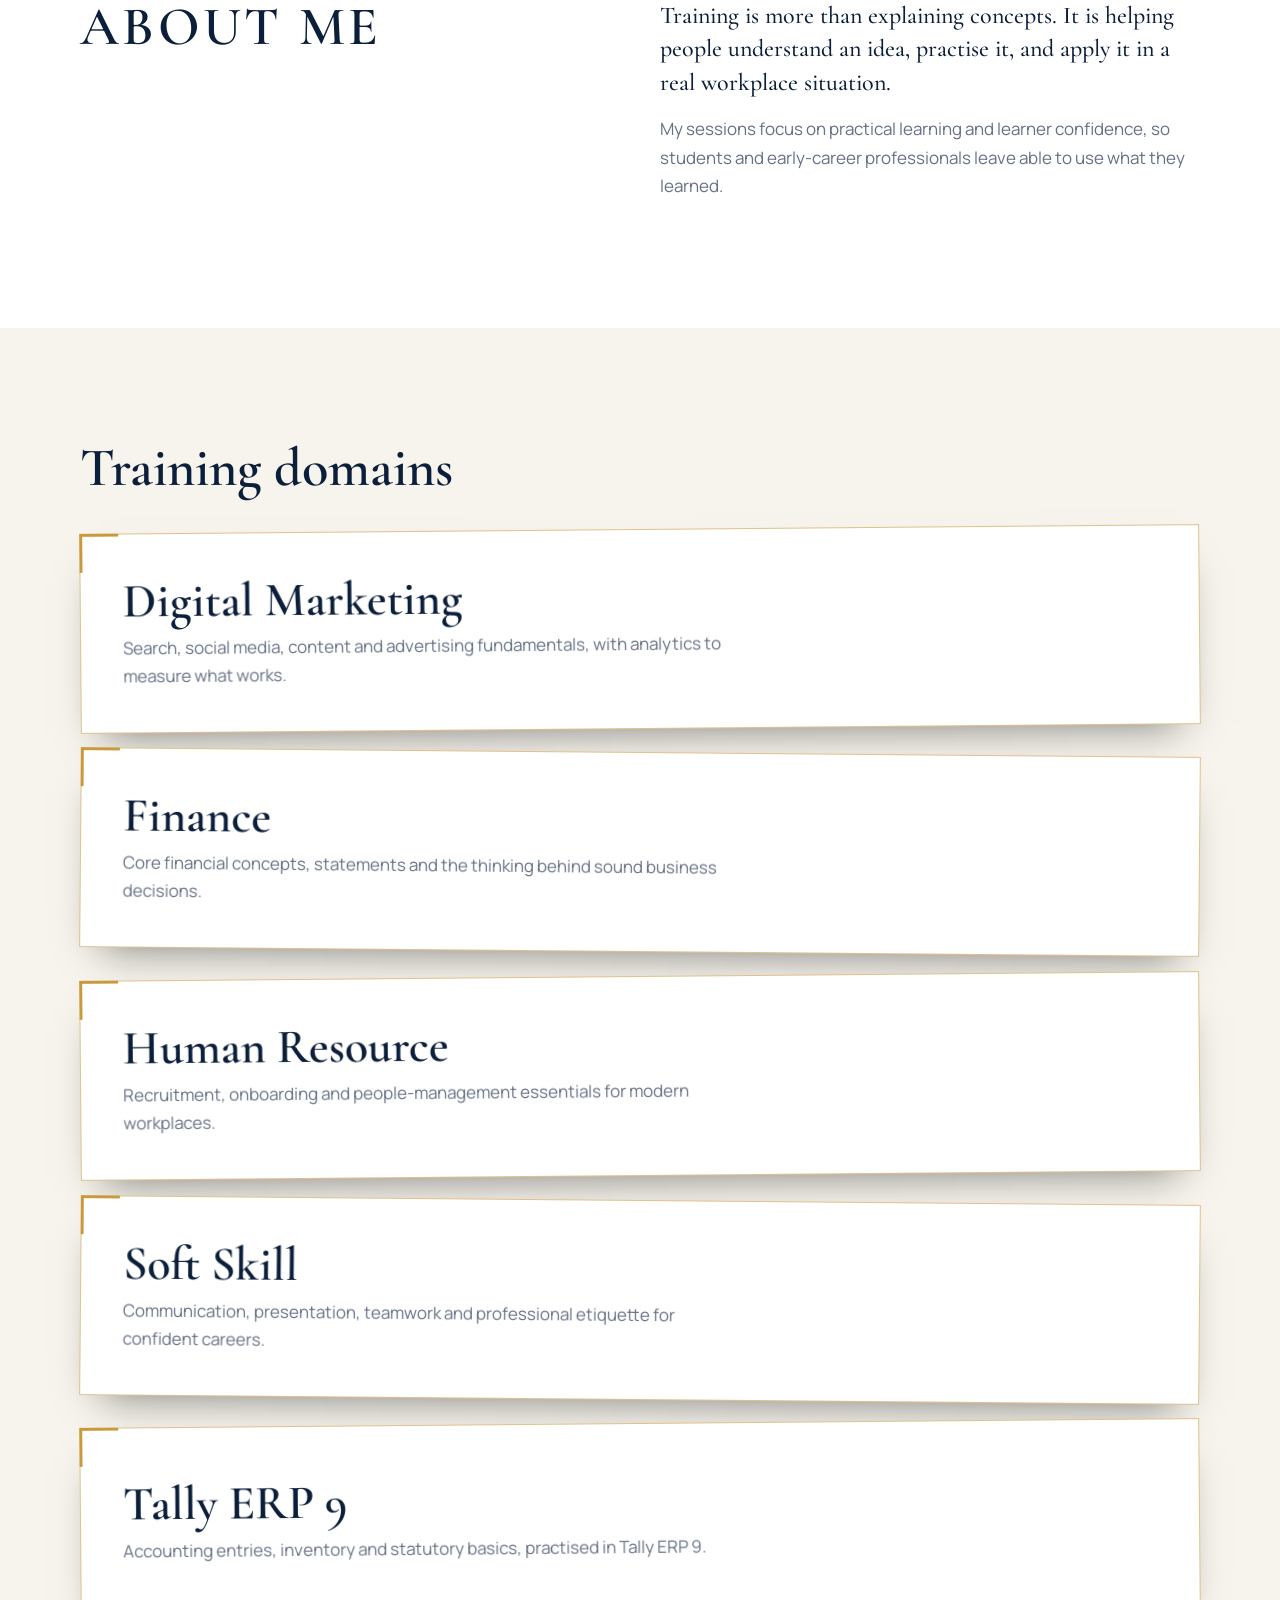
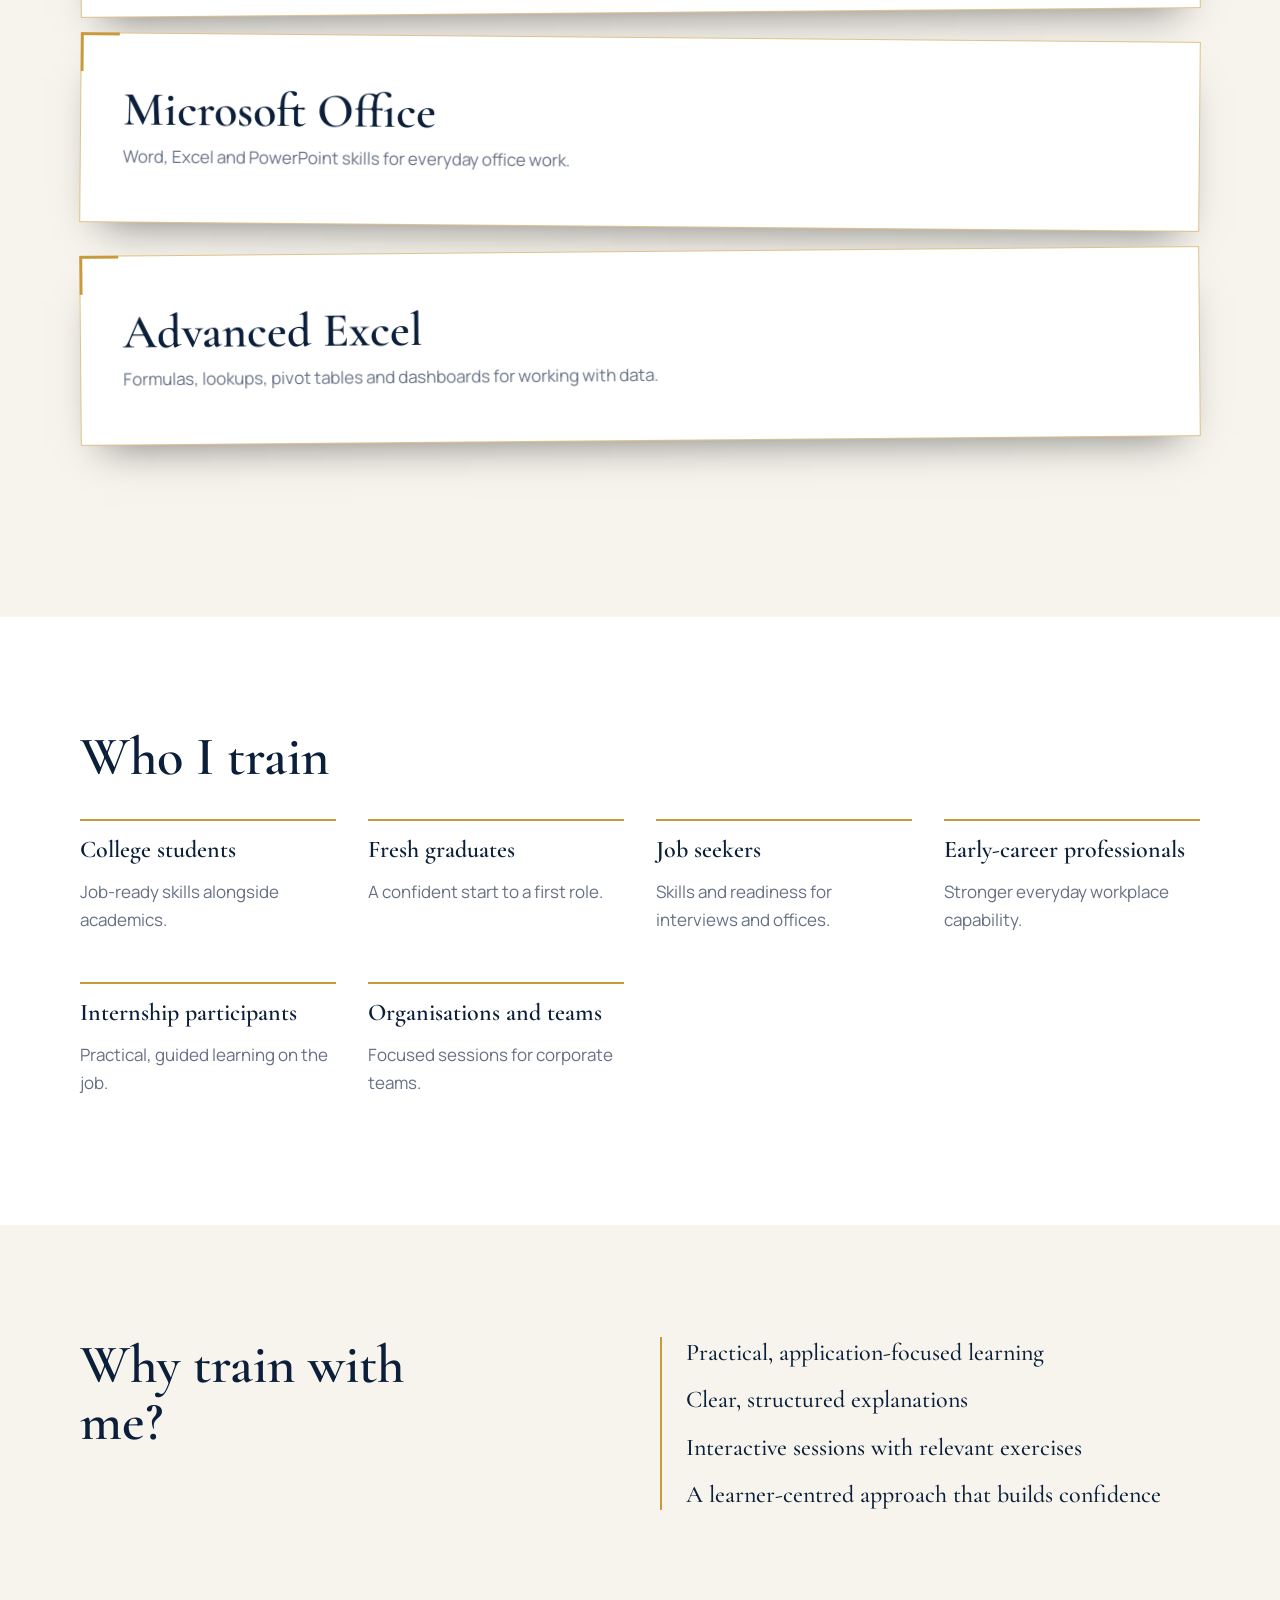
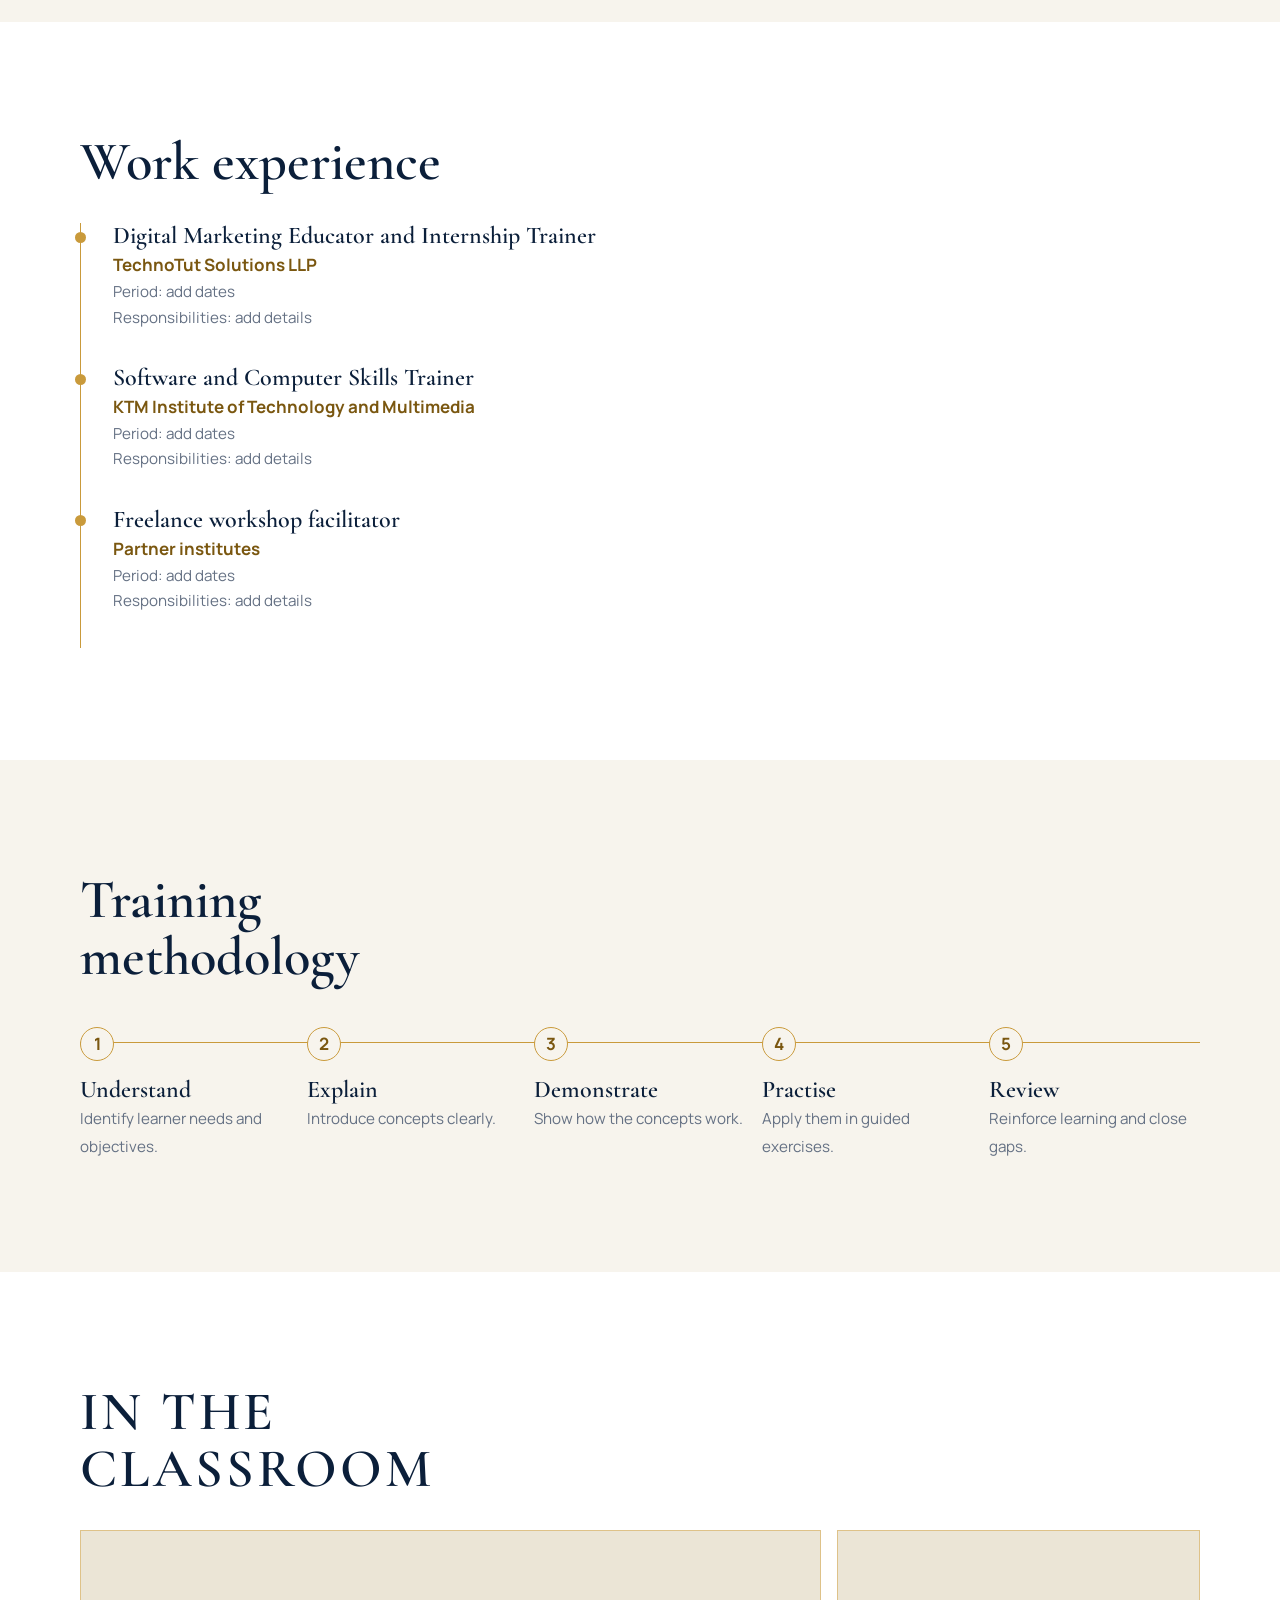
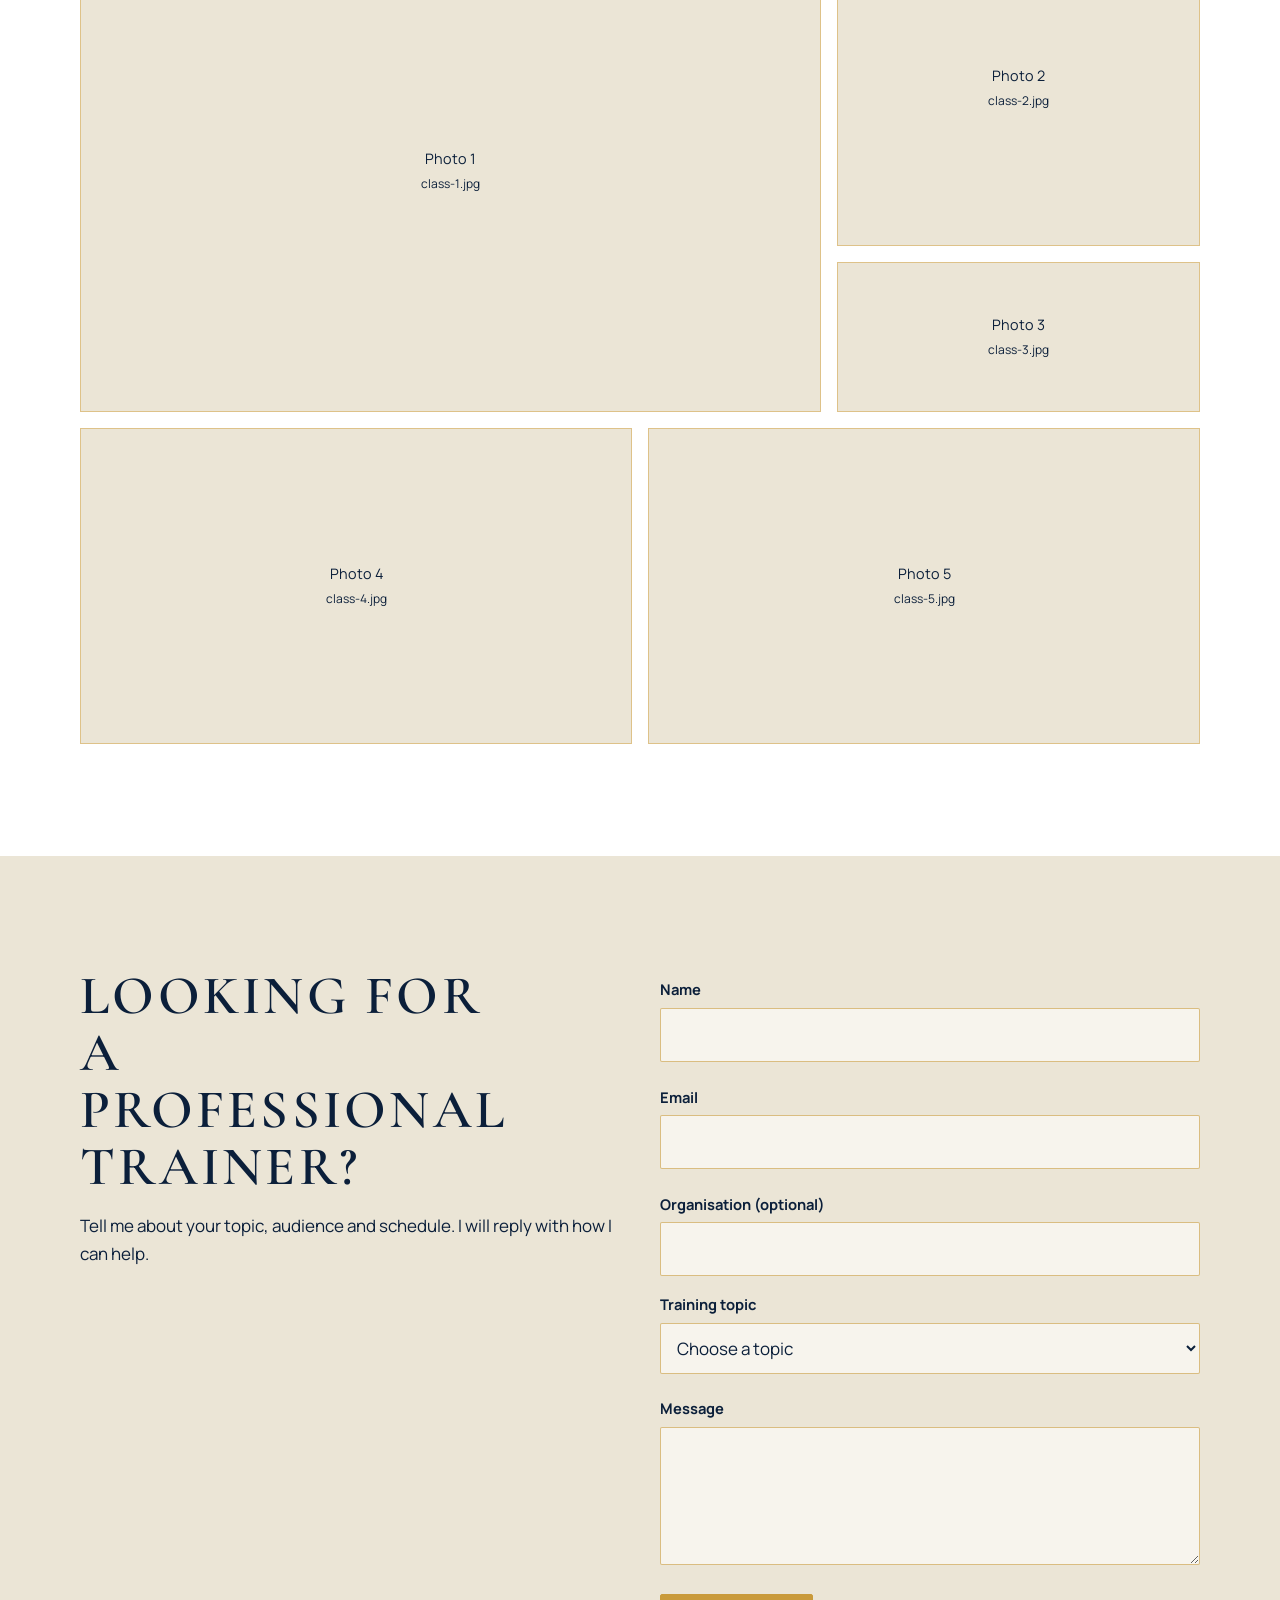
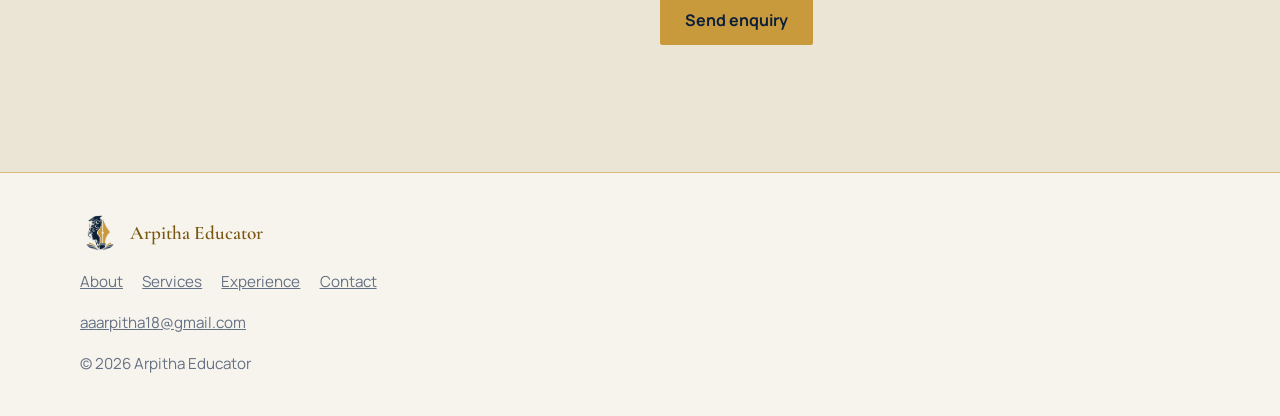
==== commit 884f7a39: "Add files via upload" ====
--- a/index.html
+++ b/index.html
@@ -1,65 +1,181 @@
-<!DOCTYPE html>
-<html lang="en"><head><meta charset="utf-8">
-<meta name="viewport" content="width=device-width, initial-scale=1, viewport-fit=cover">
-<title>Arpitha M. | Corporate Trainer</title>
-<meta name="description" content="Arpitha M. is a corporate and professional skills trainer providing practical training in digital marketing, finance, HR, soft skills, Tally, Excel and Microsoft Office.">
-<meta property="og:title" content="Arpitha M. | Corporate Trainer"><meta property="og:type" content="website">
-<meta property="og:description" content="Practical training for students, working professionals and institutions.">
-<link rel="icon" href="assets/favicon.svg" type="image/svg+xml">
-<meta name="theme-color" content="#0b0b0c">
-<meta property="og:image" content="assets/portrait.webp">
-<link rel="stylesheet" href="styles.css"></head><body>
-<nav aria-label="Main"><b>ARPITHA M.</b><button id="mb" aria-label="Open menu" aria-expanded="false" aria-controls="nv">MENU</button>
-<ul id="nv"><li><a href="#top">Home</a></li><li><a href="#about">About</a></li><li><a href="#dom">Training</a></li><li><a href="#who">Who I Train</a></li><li><a href="#met">Methodology</a></li><li><a href="#exp">Experience</a></li><li><a href="#contact">Contact</a></li></ul></nav>
-<main id="main">
-<div class="pin" id="top"><div class="stage">
-<div class="layer" id="L1"><div class="big" id="word" aria-hidden="true">PORTFOLIO</div></div>
-<div class="tag" id="T1" style="left:6vw;top:24vh">Corporate Trainer</div>
-<div class="tag" id="T2" style="right:6vw;bottom:22vh;color:var(--ink)">ARPITHA M.</div>
-<div id="photo" role="img" aria-label="Portrait of Arpitha M. (photo to be added)"></div>
-<div id="hero"><h1>ARPITHA M.</h1><div class="tag" style="position:static;margin-top:10px">Corporate Trainer</div>
-<p>Practical training for students, working professionals and institutions.</p>
-<a class="btn p" href="#contact">Invite Me for Training</a><a class="btn s" href="#dom">View Training Areas</a></div>
-</div></div>
+<!doctype html>
+<html lang="en" data-theme="dark">
+<head>
+<meta charset="utf-8">
+<meta name="viewport" content="width=device-width,initial-scale=1">
+<title>Arpitha Educator | Corporate Trainer & Learning and Development Specialist</title>
+<meta name="description" content="Practical corporate and professional skills training: soft skills, digital marketing, finance, HR, Tally ERP 9, Microsoft Office and Advanced Excel.">
+<script>
+(function(d){var t;try{t=localStorage.getItem('theme')}catch(e){}
+if(t!=='light'&&t!=='dark')t=matchMedia('(prefers-color-scheme: light)').matches?'light':'dark';
+d.dataset.theme=t;d.classList.add('js','intro-on');
+setTimeout(function(){d.classList.remove('intro-on');d.classList.add('ready')},6500)})(document.documentElement);
+</script>
+<link rel="icon" href="assets/logo/arpitha-logo.png">
+<link rel="preconnect" href="https://fonts.googleapis.com"><link rel="preconnect" href="https://fonts.gstatic.com" crossorigin>
+<link href="https://fonts.googleapis.com/css2?family=Cormorant+Garamond:wght@500;600;700&family=Manrope:wght@400;500;700&display=swap" rel="stylesheet">
+<link rel="stylesheet" href="css/style.css">
+</head>
+<body>
+<svg width="0" height="0" style="position:absolute" aria-hidden="true"><symbol id="mark" viewBox="0 0 200 200" fill="none" stroke="currentColor" stroke-width="5" stroke-linejoin="round" stroke-linecap="round"><path d="M100 28 150 48 100 68 50 48Z M150 48V72"/><circle cx="100" cy="92" r="14"/><path d="M70 150C70 118 130 118 130 150"/><path d="M100 118 108 134 100 146 92 134Z M100 130V146"/><path d="M30 160C60 150 85 152 100 162 115 152 140 150 170 160V176C140 166 115 168 100 178 85 168 60 166 30 176Z"/></symbol></svg>
 
-<section class="c" id="about"><div class="lab rv">About</div><div class="ab"><h2 class="rv">I teach tools and skills people use at work from day one.</h2>
-<div><p class="rv">Arpitha M. is a Corporate Trainer and L&amp;D specialist based in Mysuru, Karnataka, with 4+ years of training experience across digital marketing, HR, finance and soft skills.</p>
-<p class="rv">She trains digital marketing, finance, HR, soft skills, Tally, Advanced Excel, Microsoft Office and basic computer skills.</p>
-<p class="rv">Her sessions are built around practice. Learners work on the tool or task, not only the theory. 500+ learners trained across classroom, workshop and project-based formats.</p><div class="stats rv"><div><b>4+</b><span>Years training</span></div><div><b>500+</b><span>Learners trained</span></div><div><b>8</b><span>Training domains</span></div></div></div></div></section>
+<div id="intro" aria-hidden="true">
+  <div class="stage"><svg viewBox="0 0 200 200" class="draw" fill="none" stroke="#E1BD72" stroke-width="3" stroke-linejoin="round" stroke-linecap="round">
+    <path pathLength="1" style="--d:.2s" d="M30 160C60 150 85 152 100 162 115 152 140 150 170 160V176C140 166 115 168 100 178 85 168 60 166 30 176Z"/>
+    <path pathLength="1" style="--d:.8s" d="M100 28 150 48 100 68 50 48Z M150 48V72"/>
+    <path pathLength="1" style="--d:1.3s" d="M70 150C70 118 130 118 130 150"/><circle pathLength="1" style="--d:1.5s" cx="100" cy="92" r="14"/>
+    <path pathLength="1" style="--d:1.8s" d="M100 118 108 134 100 146 92 134Z M100 130V146"/>
+  </svg>
+  <img class="logo-plate" src="assets/logo/arpitha-logo.png" alt="" width="220" height="220"></div>
+  <p class="brand-reveal">ARPITHA EDUCATOR</p>
+</div>
+<button id="skip" class="skip" type="button">Skip intro</button>
 
-<div id="dom"><div class="stage"><div class="dc" id="dc">01 / 08</div><div class="vis" aria-hidden="true"><div class="vt" id="vt"></div></div><div class="stk" id="stk"></div></div></div>
+<header class="hdr">
+  <a class="brand" href="#home" aria-label="Arpitha Educator, home"><img class="mark" src="assets/logo/arpitha-logo.png" alt="" width="40" height="40"><span>Arpitha Educator</span></a>
+  <button id="menu" class="icon-btn menu" aria-expanded="false" aria-controls="nav" aria-label="Open menu"><span></span></button>
+  <nav id="nav" class="nav" aria-label="Main">
+    <a href="#home">Home</a><a href="#about">About</a><a href="#services">Services</a><a href="#audience">Who I Train</a><a href="#experience">Experience</a><a href="#gallery">Gallery</a><a href="#contact">Contact</a>
+  </nav>
+  <button id="theme" class="icon-btn" type="button" aria-label="Switch theme"><svg viewBox="0 0 24 24" width="20" height="20" fill="none" stroke="currentColor" stroke-width="2"><circle cx="12" cy="12" r="5"/><path d="M12 1v3M12 20v3M4 4l2 2M18 18l2 2M1 12h3M20 12h3M4 20l2-2M18 6l2-2"/></svg></button>
+</header>
 
-<section class="c" id="who"><div class="lab rv">Who I train</div><h2 class="rv" style="font-size:clamp(34px,5vw,72px)">Three audiences. Different goals.</h2>
-<div class="who"><div class="rv"><div class="lab">01</div><h3>Students</h3><ul><li>Career-oriented training</li><li>Practical skills</li><li>Projects</li><li>Employability development</li></ul></div>
-<div class="rv"><div class="lab">02</div><h3>Working Professionals</h3><ul><li>Upskilling</li><li>Digital skills</li><li>Productivity tools</li><li>Professional development</li></ul></div>
-<div class="rv"><div class="lab">03</div><h3>Institutions and Corporate Teams</h3><ul><li>Workshops</li><li>Academic training</li><li>Employability programs</li><li>Customized professional training</li></ul></div></div></section>
+<main>
+<section id="home" class="cover">
+  <div class="wrap cover-grid">
+    <div class="cover-text">
+      <h1><span class="outline rise" style="--d:.1">PORTFOLIO</span><span class="name rise" style="--d:.25">ARPITHA</span></h1>
+      <p class="role rise" style="--d:.4">Corporate Trainer | Learning &amp; Development Specialist</p>
+      <p class="tag rise" style="--d:.55">Educating. Empowering. Elevating.</p>
+    </div>
+    <figure class="portrait rise" style="--d:.5"><div class="ph"><img src="assets/images/portrait.jpg" alt="Arpitha, corporate trainer and learning and development specialist" width="1000" height="1242" fetchpriority="high"></div></figure>
+  </div>
+</section>
 
-<section class="c" id="why"><div class="lab rv">Why train with me</div><h2 class="rv" style="font-size:clamp(32px,5vw,72px)">Built around the learner, not the slide deck.</h2>
-<div class="who"><div class="rv"><h3>Mixed-ability groups</h3><p>Content customised to each group's academic background, career interests and skill level.</p></div>
-<div class="rv"><h3>Assessed and tracked</h3><p>Assessments and practical activities monitor progress, with targeted support where learners fall behind.</p></div>
-<div class="rv"><h3>Project-based</h3><p>Industry-oriented projects that improve job readiness and applied professional capability.</p></div></div></section>
+<section class="hero">
+  <div class="wrap split">
+    <div>
+      <h2>Turning Learning Into Professional Growth</h2>
+      <p>I deliver practical, structured training that helps learners build workplace confidence, strengthen essential skills and improve their professional capabilities.</p>
+      <p class="btns"><a class="btn" href="#services">Explore My Services</a><a class="btn ghost" href="#contact">Invite Me for Training</a></p>
+    </div>
+    <dl class="stats"><div><dt>learners trained</dt><dd>500+</dd></div><div><dt>years of experience</dt><dd>4+</dd></div><div><dt>internship programmes</dt><dd>5+</dd></div><div><dt>professional skill areas</dt><dd>8</dd></div></dl>
+  </div>
+</section>
 
-<div id="met"><div class="stage"><div class="lab" style="position:absolute;top:14vh;left:6vw">Methodology</div></div></div>
+<section id="about" class="alt">
+  <div class="wrap split">
+    <h2 class="caps">About Me</h2>
+    <div class="prose">
+      <p>Training is more than explaining concepts. It is helping people understand an idea, practise it, and apply it in a real workplace situation.</p>
+      <p>My sessions focus on practical learning and learner confidence, so students and early-career professionals leave able to use what they learned.</p>
+      <!-- EDIT: add your own biography, education and certifications here. Nothing has been invented. -->
+    </div>
+  </div>
+</section>
 
-<section class="c" id="exp"><div class="lab rv">Experience</div><div class="tl">
-<div class="rv"><h3>Human Resource &amp; Finance Trainer</h3><span>GenLearnY | Jun 2026 to Present</span></div>
-<div class="rv"><h3>Digital &amp; AI-Integrated Career Guidance Trainer</h3><span>Aarav Institute for Management Services | Aug 2026 to Sep 2026</span></div>
-<div class="rv"><h3>Digital Marketing, Finance &amp; Soft Skills Trainer</h3><span>TechnoTut Solutions LLP | Nov 2022 to Jan 2026</span></div>
-<div class="rv"><h3>Software &amp; Computer Skills Trainer</h3><span>KTM Institute of Technology and Multimedia | Apr 2022 to Dec 2024</span></div>
-<div class="rv"><h3>Freelance Corporate Trainer</h3><span>Independent assignments and college workshops, including career guidance and employability sessions</span></div></div></section>
+<section id="services">
+  <div class="wrap">
+    <h2>Training domains</h2>
+    <div class="stack">
+      <article class="card" style="--i:0"><h3>Digital Marketing</h3><p>Search, social media, content and advertising fundamentals, with analytics to measure what works.</p></article>
+      <article class="card" style="--i:1"><h3>Finance</h3><p>Core financial concepts, statements and the thinking behind sound business decisions.</p></article>
+      <article class="card" style="--i:2"><h3>Human Resource</h3><p>Recruitment, onboarding and people-management essentials for modern workplaces.</p></article>
+      <article class="card" style="--i:3"><h3>Soft Skill</h3><p>Communication, presentation, teamwork and professional etiquette for confident careers.</p></article>
+      <article class="card" style="--i:4"><h3>Tally ERP 9</h3><p>Accounting entries, inventory and statutory basics, practised in Tally ERP 9.</p></article>
+      <article class="card" style="--i:5"><h3>Microsoft Office</h3><p>Word, Excel and PowerPoint skills for everyday office work.</p></article>
+      <article class="card" style="--i:6"><h3>Advanced Excel</h3><p>Formulas, lookups, pivot tables and dashboards for working with data.</p></article>
+    </div>
+  </div>
+</section>
 
-<section class="c" id="edu"><div class="lab rv">Education and tools</div><div class="who">
-<div class="rv"><h3>Education</h3><ul><li>MBA, 2025 to 2026, 73%</li><li>B.Com, 2021 to 2024, 73%</li></ul></div>
-<div class="rv"><h3>Training competencies</h3><ul><li>Curriculum design</li><li>Training needs analysis</li><li>Instructional design</li><li>Assessment design</li><li>Mentoring and coaching</li><li>Blended delivery</li></ul></div>
-<div class="rv"><h3>Tools</h3><ul><li>MS Office Suite</li><li>Advanced Excel</li><li>Tally ERP 9</li><li>Digital marketing platforms</li><li>AI-assisted learning tools</li></ul></div></div></section>
+<section id="audience" class="alt">
+  <div class="wrap">
+    <h2>Who I train</h2>
+    <ul class="cols">
+      <li><h3>College students</h3><p>Job-ready skills alongside academics.</p></li>
+      <li><h3>Fresh graduates</h3><p>A confident start to a first role.</p></li>
+      <li><h3>Job seekers</h3><p>Skills and readiness for interviews and offices.</p></li>
+      <li><h3>Early-career professionals</h3><p>Stronger everyday workplace capability.</p></li>
+      <li><h3>Internship participants</h3><p>Practical, guided learning on the job.</p></li>
+      <li><h3>Organisations and teams</h3><p>Focused sessions for corporate teams.</p></li>
+    </ul>
+  </div>
+</section>
 
-<section class="c" id="fin"><h2 class="rv">LOOKING FOR A PROFESSIONAL TRAINER?</h2><p class="rv">Practical training for students, working professionals and institutions.</p>
-<div class="rv"><a class="btn p" href="#contact">INVITE ME FOR TRAINING</a> <a class="btn s" href="#contact">CONTACT</a></div></section>
+<section class="why">
+  <div class="wrap split">
+    <h2>Why train with me?</h2>
+    <ul class="ticks"><li>Practical, application-focused learning</li><li>Clear, structured explanations</li><li>Interactive sessions with relevant exercises</li><li>A learner-centred approach that builds confidence</li></ul>
+  </div>
+</section>
 
-<section class="c" id="contact"><div class="lab">Contact</div><div class="ct">
-<a href="#" id="wa" target="_blank" rel="noopener"><small>WhatsApp</small><br>+91 63639 58020</a>
-<a href="#" id="em"><small>Email</small><br>aaarpitha18@gmail.com</a>
-<a href="#" id="li" target="_blank" rel="noopener"><small>LinkedIn</small><br>Arpitha M.</a><a href="#contact"><small>Location</small><br>Mysuru, Karnataka</a></div></section>
+<section id="experience" class="alt">
+  <div class="wrap">
+    <h2>Work experience</h2>
+    <ol class="timeline">
+      <li><h3>Digital Marketing Educator and Internship Trainer</h3><p class="org">TechnoTut Solutions LLP</p><time>Period: add dates</time><p>Responsibilities: add details</p></li>
+      <li><h3>Software and Computer Skills Trainer</h3><p class="org">KTM Institute of Technology and Multimedia</p><time>Period: add dates</time><p>Responsibilities: add details</p></li>
+      <li><h3>Freelance workshop facilitator</h3><p class="org">Partner institutes</p><time>Period: add dates</time><p>Responsibilities: add details</p></li>
+      <!-- EDIT: copy an <li> to add more. -->
+    </ol>
+  </div>
+</section>
+
+<section class="method">
+  <div class="wrap">
+    <h2>Training methodology</h2>
+    <ol class="steps">
+      <li><b>Understand</b><span>Identify learner needs and objectives.</span></li>
+      <li><b>Explain</b><span>Introduce concepts clearly.</span></li>
+      <li><b>Demonstrate</b><span>Show how the concepts work.</span></li>
+      <li><b>Practise</b><span>Apply them in guided exercises.</span></li>
+      <li><b>Review</b><span>Reinforce learning and close gaps.</span></li>
+    </ol>
+  </div>
+</section>
+
+<section id="gallery" class="alt">
+  <div class="wrap">
+    <h2 class="caps">In the Classroom</h2>
+    <div class="gal">
+      <figure><div class="ph" data-src="assets/images/class-1.jpg" data-alt="Training session photo 1"><span>Photo 1<br><small>class-1.jpg</small></span></div></figure>
+      <figure><div class="ph" data-src="assets/images/class-2.jpg" data-alt="Training session photo 2"><span>Photo 2<br><small>class-2.jpg</small></span></div></figure>
+      <figure><div class="ph" data-src="assets/images/class-3.jpg" data-alt="Training session photo 3"><span>Photo 3<br><small>class-3.jpg</small></span></div></figure>
+      <figure><div class="ph" data-src="assets/images/class-4.jpg" data-alt="Training session photo 4"><span>Photo 4<br><small>class-4.jpg</small></span></div></figure>
+      <figure><div class="ph" data-src="assets/images/class-5.jpg" data-alt="Training session photo 5"><span>Photo 5<br><small>class-5.jpg</small></span></div></figure>
+    </div>
+  </div>
+</section>
+
+<section id="contact" class="contact">
+  <div class="wrap split">
+    <div><h2 class="caps">Looking for a professional trainer?</h2><p>Tell me about your topic, audience and schedule. I will reply with how I can help.</p></div>
+    <form id="form" novalidate>
+      <label for="f-name">Name</label><input id="f-name" name="name" autocomplete="name" required aria-describedby="e-name"><p class="err" id="e-name"></p>
+      <label for="f-email">Email</label><input id="f-email" name="email" type="email" autocomplete="email" required aria-describedby="e-email"><p class="err" id="e-email"></p>
+      <label for="f-org">Organisation (optional)</label><input id="f-org" name="organisation" autocomplete="organization">
+      <label for="f-topic">Training topic</label>
+      <select id="f-topic" name="topic" required aria-describedby="e-topic"><option value="">Choose a topic</option><option>Digital Marketing</option><option>Finance</option><option>Human Resource</option><option>Soft Skill</option><option>Tally ERP 9</option><option>Microsoft Office</option><option>Advanced Excel</option><option>Other</option></select><p class="err" id="e-topic"></p>
+      <label for="f-msg">Message</label><textarea id="f-msg" name="message" rows="4" required aria-describedby="e-msg"></textarea><p class="err" id="e-msg"></p>
+      <button class="btn" type="submit">Send enquiry</button>
+      <p id="status" role="status" aria-live="polite"></p>
+    </form>
+  </div>
+</section>
 </main>
-<footer><span>&copy; 2026 Arpitha M.</span><span><a href="privacy-policy.html">Privacy Policy</a> &nbsp; <a href="terms-and-conditions.html">Terms and Conditions</a></span></footer>
-<script src="script.js"></script></body></html>
+
+<footer class="ftr">
+  <div class="wrap">
+    <p class="brand"><img class="mark" src="assets/logo/arpitha-logo.png" alt="" width="40" height="40"><span>Arpitha Educator</span></p>
+    <nav aria-label="Footer"><a href="#about">About</a><a href="#services">Services</a><a href="#experience">Experience</a><a href="#contact">Contact</a></nav>
+    <p id="ftr-contact"></p>
+    <p>&copy; <span id="year">2026</span> Arpitha Educator</p>
+  </div>
+</footer>
+<dialog id="lb"><button id="lb-x" class="icon-btn" aria-label="Close image">&times;</button><img alt=""></dialog>
+<script src="https://cdnjs.cloudflare.com/ajax/libs/gsap/3.12.5/gsap.min.js" defer></script>
+<script src="js/animations.js" defer></script>
+<script src="js/main.js" defer></script>
+</body>
+</html>
--- a/css/style.css
+++ b/css/style.css
@@ -0,0 +1,79 @@
+:root,[data-theme=dark]{--bg:#0B1F3A;--s1:#102A4C;--s2:#263F5F;--tx:#fff;--mu:#B9C4D4;--ac:#E1BD72;--ln:rgba(225,189,114,.38);--hd:rgba(11,31,58,.85);--gold:#C99A3B;--fd:"Cormorant Garamond",Georgia,serif;--fb:Manrope,system-ui,sans-serif;--ease:cubic-bezier(.2,.7,.2,1)}
+[data-theme=light]{--bg:#F7F4ED;--s1:#fff;--s2:#EBE5D6;--tx:#0B1F3A;--mu:#657184;--ac:#7A5710;--ln:rgba(201,154,59,.6);--hd:rgba(247,244,237,.88)}
+*{box-sizing:border-box}html{scroll-behavior:smooth;scroll-padding-top:72px}
+body{margin:0;background:var(--bg);color:var(--tx);font:400 1.0625rem/1.65 var(--fb);transition:background .3s,color .3s;overflow-x:hidden}
+h1,h2,h3{font-family:var(--fd);line-height:1.05;margin:0 0 1rem;font-weight:600}
+h2{font-size:clamp(2rem,5vw,3.4rem);max-width:16ch}h3{font-size:1.5rem}p{margin:0 0 1rem;max-width:62ch}
+.caps{text-transform:uppercase;letter-spacing:.06em}
+a{color:inherit}:focus-visible{outline:2px solid var(--ac);outline-offset:3px}
+.wrap{width:min(1120px,100% - 2.5rem);margin-inline:auto}
+section{padding:clamp(4rem,9vw,7rem) 0}.alt{background:var(--s1)}
+.split{display:grid;gap:2.5rem;grid-template-columns:1fr 1fr;align-items:start}
+.btn{display:inline-block;background:var(--gold);color:#0B1F3A;font-weight:700;padding:.85rem 1.5rem;border:1px solid var(--gold);border-radius:2px;text-decoration:none;cursor:pointer;font:700 1rem var(--fb);transition:transform .25s var(--ease),background .25s}
+.btn:hover{transform:translateY(-2px);background:#E1BD72}.btn.ghost{background:none;color:var(--tx);border-color:var(--ln)}
+.btns{display:flex;gap:1rem;flex-wrap:wrap;margin-top:1.5rem}
+.hdr{position:fixed;inset:0 0 auto;height:64px;z-index:50;display:flex;align-items:center;gap:1rem;padding:0 clamp(1rem,3vw,2rem);background:var(--hd);backdrop-filter:blur(12px);border-bottom:1px solid var(--ln)}
+.brand{display:flex;align-items:center;gap:.6rem;text-decoration:none;font:600 1.2rem var(--fd);margin:0 auto 0 0;color:var(--ac)}.mark{width:30px;height:30px;color:var(--gold)}
+.nav{display:flex;gap:1.4rem;font-size:.92rem}.nav a{text-decoration:none;color:var(--mu);padding:.3rem 0;border-bottom:1px solid transparent}
+.nav a:hover,.nav a[aria-current]{color:var(--tx);border-color:var(--gold)}
+.icon-btn{background:none;border:1px solid var(--ln);color:var(--tx);width:40px;height:40px;border-radius:50%;cursor:pointer;display:grid;place-items:center;font-size:1.4rem}
+.menu{display:none}.menu span,.menu span::before{display:block;width:16px;height:2px;background:currentColor;position:relative;transition:.25s}.menu span::before{content:"";top:6px}
+.menu[aria-expanded=true] span{transform:translateY(3px) rotate(45deg)}.menu[aria-expanded=true] span::before{top:0;transform:rotate(-90deg)}
+.cover{min-height:100svh;display:grid;align-items:center;padding:6rem 0 3rem;position:relative;overflow:hidden}
+.cover::before{content:"";position:absolute;left:0;right:0;top:50%;height:1px;background:var(--ln)}
+.cover-grid{display:grid;grid-template-columns:1.25fr .75fr;gap:2rem;align-items:center;position:relative}
+.cover h1{margin:0}.cover h1 span{display:block}
+.outline{font-size:clamp(3rem,11.5vw,9.5rem);color:transparent;-webkit-text-stroke:1.5px var(--gold);letter-spacing:.02em;transform:translateY(var(--py,0))}
+.name{font-size:clamp(2.4rem,7vw,5.5rem);letter-spacing:.18em;color:var(--tx)}
+.role{font-weight:500;color:var(--mu);margin-top:1.2rem}.tag{font:italic 600 1.6rem var(--fd);color:var(--ac)}
+.portrait{margin:0;position:relative}.portrait::after{content:"";position:absolute;inset:14px -14px -14px 14px;border:1px solid var(--gold);z-index:-1}
+.ph{aspect-ratio:4/5;background:var(--s2);display:grid;place-items:center;text-align:center;color:var(--tx);font-size:.9rem;overflow:hidden}.ph img{width:100%;height:100%;object-fit:cover;display:block}
+.js:not(.ready) .rise{opacity:0;transform:translateY(24px)}
+.rise{transition:opacity .9s var(--ease),transform .9s var(--ease);transition-delay:calc(var(--d,0) * 1s)}
+.stats{display:grid;grid-template-columns:1fr 1fr;gap:1px;background:var(--ln);border:1px solid var(--ln);margin:0}
+.stats div{background:var(--bg);padding:1.4rem;display:flex;flex-direction:column-reverse}.stats dd{margin:0;font:600 3rem/1 var(--fd);color:var(--ac)}.stats dt{color:var(--mu);font-size:.9rem}
+.prose p{color:var(--mu)}.prose p:first-child{font:500 1.5rem/1.4 var(--fd);color:var(--tx)}
+.stack{display:grid;gap:1.5rem;margin-top:2rem;padding-bottom:4rem}
+.card{position:sticky;top:calc(84px + var(--i) * 16px);background:var(--s1);border:1px solid var(--ln);padding:clamp(1.5rem,4vw,2.6rem);box-shadow:0 22px 40px -22px rgba(0,0,0,.5);transform:rotate(var(--rot,0));min-height:190px;display:grid;gap:.5rem;align-content:center}
+.card:nth-child(odd){--rot:-.5deg}.card:nth-child(even){--rot:.5deg}
+.card::before{content:"";position:absolute;top:-1px;left:-1px;width:36px;height:36px;border-top:3px solid var(--gold);border-left:3px solid var(--gold)}
+.card h3{font-size:clamp(2rem,5vw,3rem);color:var(--tx);margin:0}.card p{color:var(--mu);margin:0}
+.cols{list-style:none;padding:0;margin:2rem 0 0;display:grid;grid-template-columns:repeat(auto-fit,minmax(220px,1fr));gap:2rem}
+.cols li{border-top:2px solid var(--gold);padding-top:1rem}.cols p{color:var(--mu)}
+.ticks{list-style:none;margin:0;padding:0 0 0 1.5rem;border-left:2px solid var(--gold);display:grid;gap:1rem;font:500 1.5rem/1.3 var(--fd)}
+.timeline{list-style:none;margin:2rem 0 0;padding:0 0 0 2rem;border-left:1px solid var(--gold)}
+.timeline li{position:relative;padding-bottom:2.2rem}.timeline li::before{content:"";position:absolute;left:calc(-2rem - 6px);top:.55rem;width:11px;height:11px;border-radius:50%;background:var(--gold)}
+.timeline h3{margin:0 0 .2rem}.org{color:var(--ac);font-weight:700;margin:0}.timeline time,.timeline li p:last-child{display:block;color:var(--mu);font-size:.95rem;margin:0}
+.steps{list-style:none;counter-reset:s;margin:2.5rem 0 0;padding:0;display:grid;grid-template-columns:repeat(5,1fr);gap:1rem;position:relative}
+.steps::before{content:"";position:absolute;left:0;right:0;top:15px;height:1px;background:var(--gold)}
+.steps li{counter-increment:s;position:relative;padding-top:3rem}.steps li::before{content:counter(s);position:absolute;top:0;width:32px;height:32px;border-radius:50%;background:var(--bg);border:1px solid var(--gold);color:var(--ac);display:grid;place-items:center;font-weight:700}
+.steps b{display:block;font:600 1.5rem var(--fd)}.steps span{color:var(--mu);font-size:.95rem}
+.gal{display:grid;grid-template-columns:repeat(6,1fr);grid-auto-rows:150px;gap:1rem;margin-top:2rem}
+.gal figure{margin:0;overflow:hidden;border:1px solid var(--ln);cursor:zoom-in}.gal .ph{aspect-ratio:auto;height:100%;transition:transform .5s var(--ease)}.gal figure:hover .ph{transform:scale(1.04)}
+.gal figure:nth-child(1){grid-column:span 4;grid-row:span 3}.gal figure:nth-child(2){grid-column:span 2;grid-row:span 2}.gal figure:nth-child(3){grid-column:span 2}.gal figure:nth-child(n+4){grid-column:span 3;grid-row:span 2}
+dialog{border:0;background:none;max-width:92vw;max-height:92vh;padding:0}dialog::backdrop{background:rgba(5,12,24,.88)}dialog img{max-width:92vw;max-height:88vh;display:block}#lb-x{position:absolute;top:8px;right:8px;background:var(--bg)}
+.contact{background:var(--s2)}form{display:grid;gap:.4rem}label{font-weight:700;font-size:.92rem;margin-top:.6rem}
+input,select,textarea{font:inherit;color:var(--tx);background:var(--bg);border:1px solid var(--ln);padding:.75rem;border-radius:2px;width:100%}
+.err{color:var(--ac);font-size:.88rem;margin:0;min-height:0}[aria-invalid=true]{border-color:#E8837A}
+form .btn{justify-self:start;margin-top:1rem}#status{margin:.5rem 0 0;font-weight:700}
+.ftr{border-top:1px solid var(--ln);padding:2.5rem 0;color:var(--mu);font-size:.95rem}.ftr .wrap{display:grid;gap:1rem}.ftr nav{display:flex;gap:1.2rem;flex-wrap:wrap}.ftr p{margin:0}
+#intro{display:none;position:fixed;inset:0;z-index:100;background:#0B1F3A;place-items:center;align-content:center;gap:1rem;transition:transform .9s var(--ease)}
+.intro-on #intro{display:grid}#intro.out{transform:translateY(-100%)}
+#intro svg{width:min(240px,55vw)}#intro svg *{stroke-dasharray:1;stroke-dashoffset:1;animation:draw 1.1s var(--ease) forwards;animation-delay:var(--d)}
+.short #intro svg *{animation-duration:.5s;animation-delay:calc(var(--d) * .3)}
+@keyframes draw{to{stroke-dashoffset:0}}
+.brand-reveal{font:600 clamp(1.2rem,4vw,2rem) var(--fd);letter-spacing:.35em;color:#fff;margin:0;opacity:0;animation:fade .9s 2.2s forwards}.short .brand-reveal{animation-delay:.7s}
+@keyframes fade{to{opacity:1}}
+.skip{display:none;position:fixed;right:1rem;bottom:1rem;z-index:101;background:none;color:#fff;border:1px solid var(--gold);padding:.5rem 1rem;cursor:pointer;font:inherit}.intro-on .skip{display:block}
+@media(max-width:860px){.split,.cover-grid{grid-template-columns:1fr}.portrait{max-width:300px}
+.menu{display:grid}.nav{position:fixed;inset:64px 0 auto;background:var(--bg);flex-direction:column;padding:1.5rem;gap:1rem;border-bottom:1px solid var(--ln);transform:translateY(-130%);transition:transform .35s var(--ease);font-size:1.1rem}.nav.open{transform:none}
+.steps{grid-template-columns:1fr}.steps::before{left:15px;right:auto;top:0;bottom:0;width:1px;height:auto}.steps li{padding:0 0 0 3rem}
+.gal{grid-template-columns:1fr;grid-auto-rows:220px}.gal figure:nth-child(n){grid-column:auto;grid-row:auto}}
+@media(prefers-reduced-motion:reduce){*,::before,::after{animation-duration:.01ms!important;animation-delay:0s!important;transition-duration:.01ms!important;transition-delay:0s!important;scroll-behavior:auto!important}}
+
+.mark{width:40px;height:40px;border-radius:50%;background:#F7F4ED;padding:2px;object-fit:contain;flex:none}
+.ph img{object-position:50% 15%}
+.stage{display:grid;place-items:center}.stage>*{grid-area:1/1}
+#intro svg.draw{animation:gone .5s 2.1s forwards}.short #intro svg.draw{animation-delay:.6s}
+.logo-plate{width:min(220px,50vw);height:auto;aspect-ratio:1;border-radius:50%;background:#F7F4ED;padding:8px;opacity:0;animation:fade .8s 2.1s forwards}.short .logo-plate{animation-delay:.6s}
+@keyframes gone{to{opacity:0}}
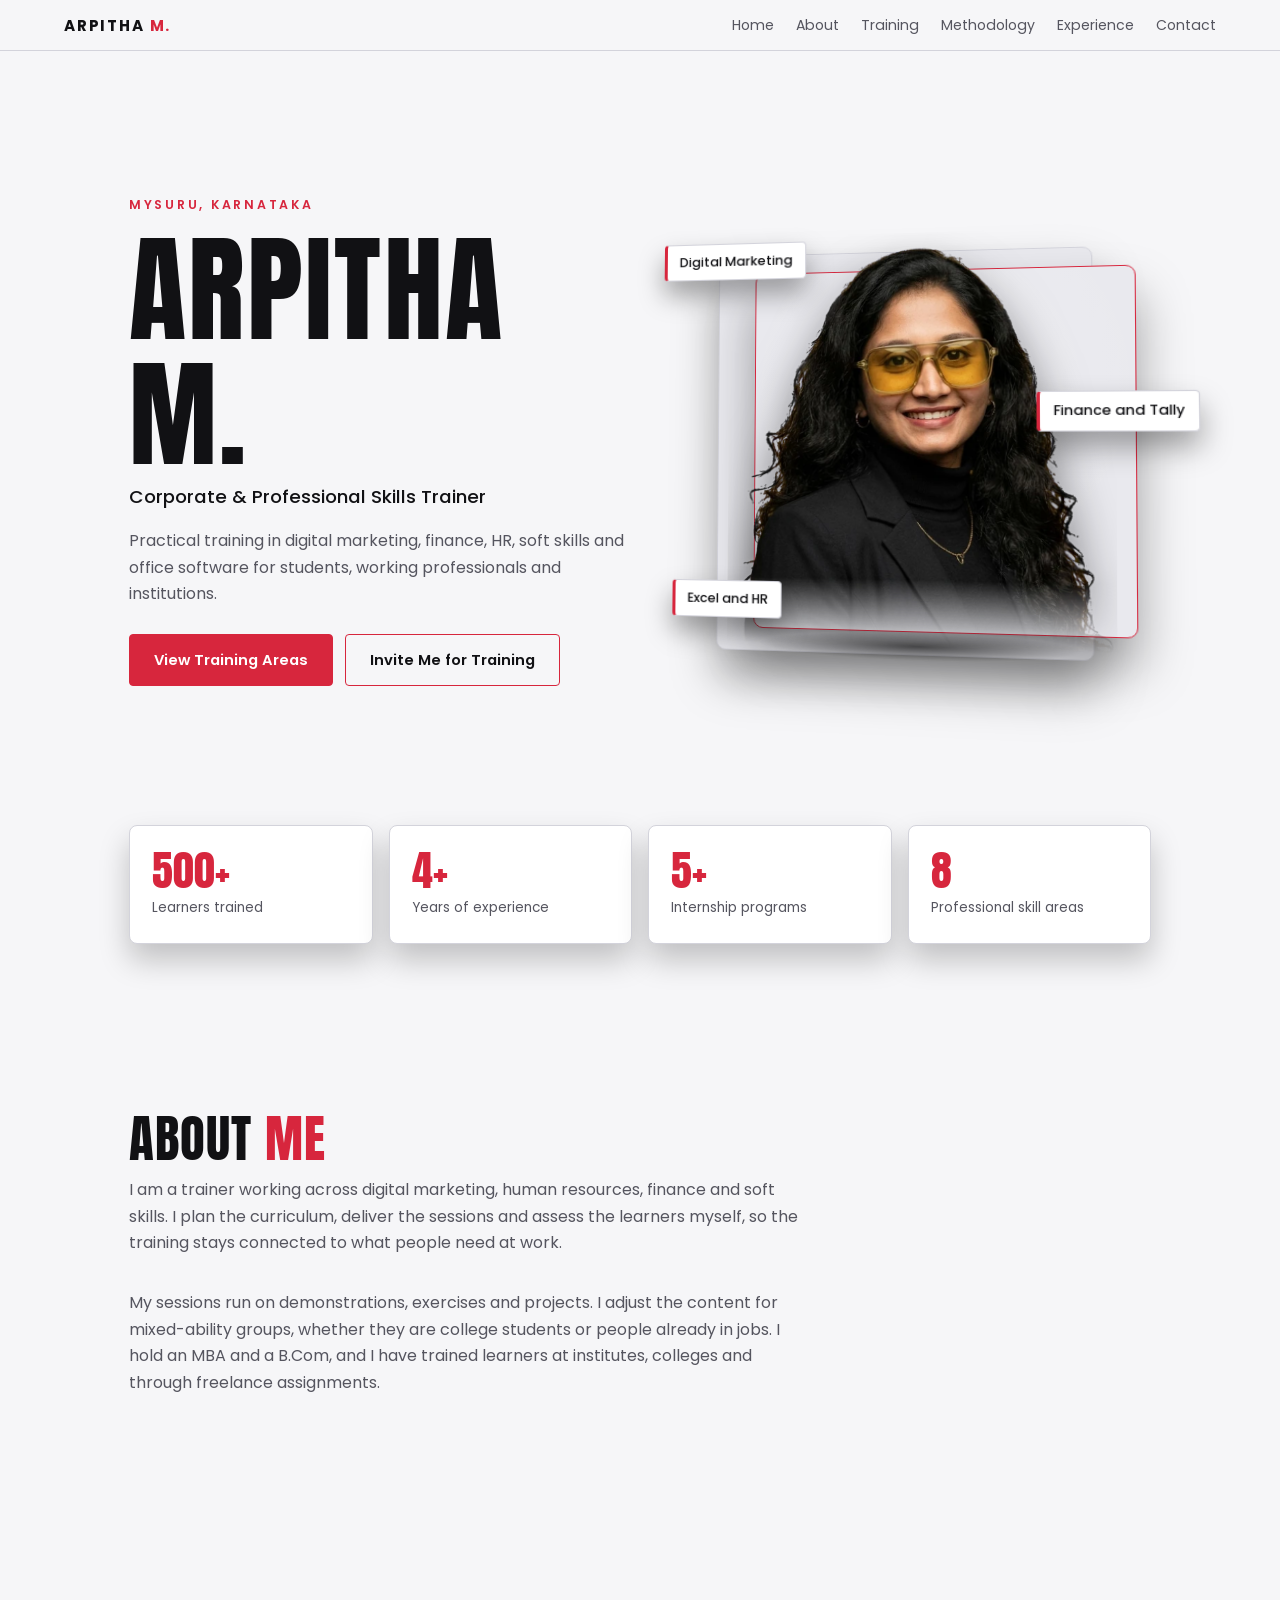
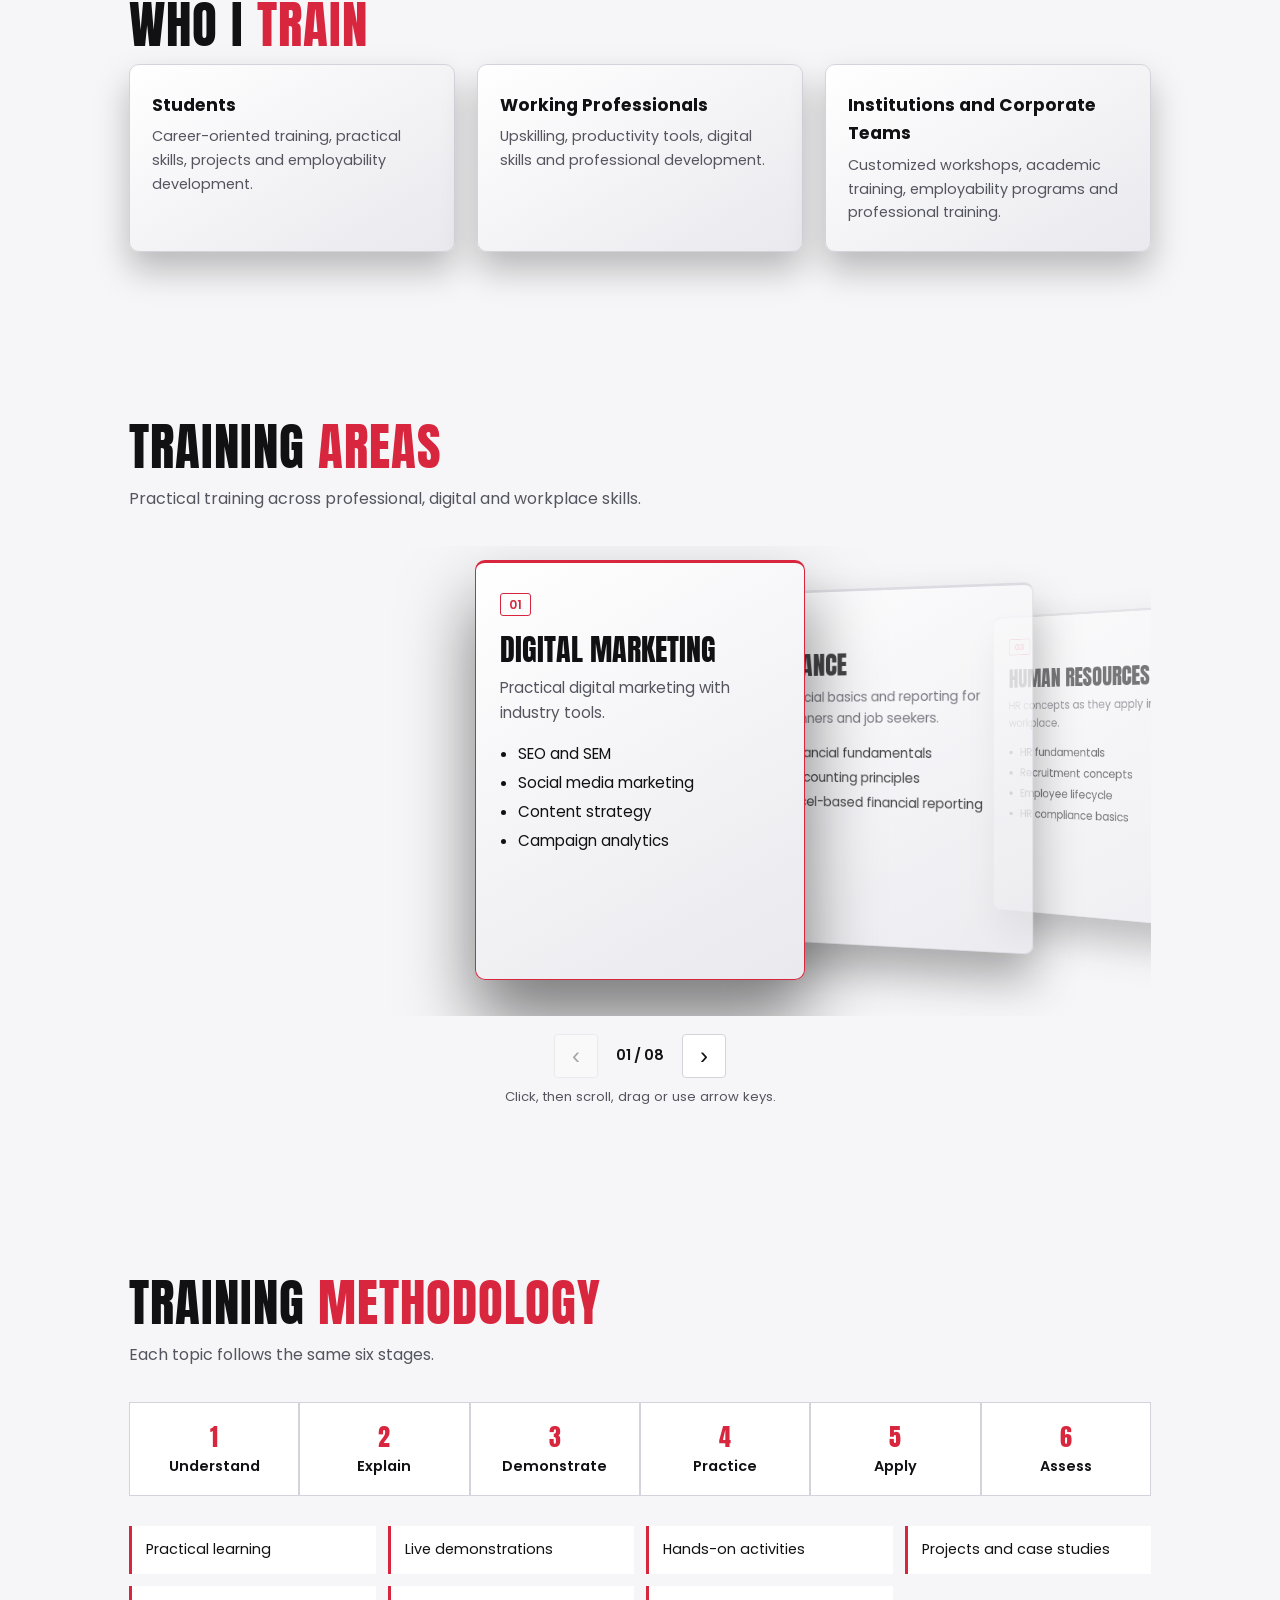
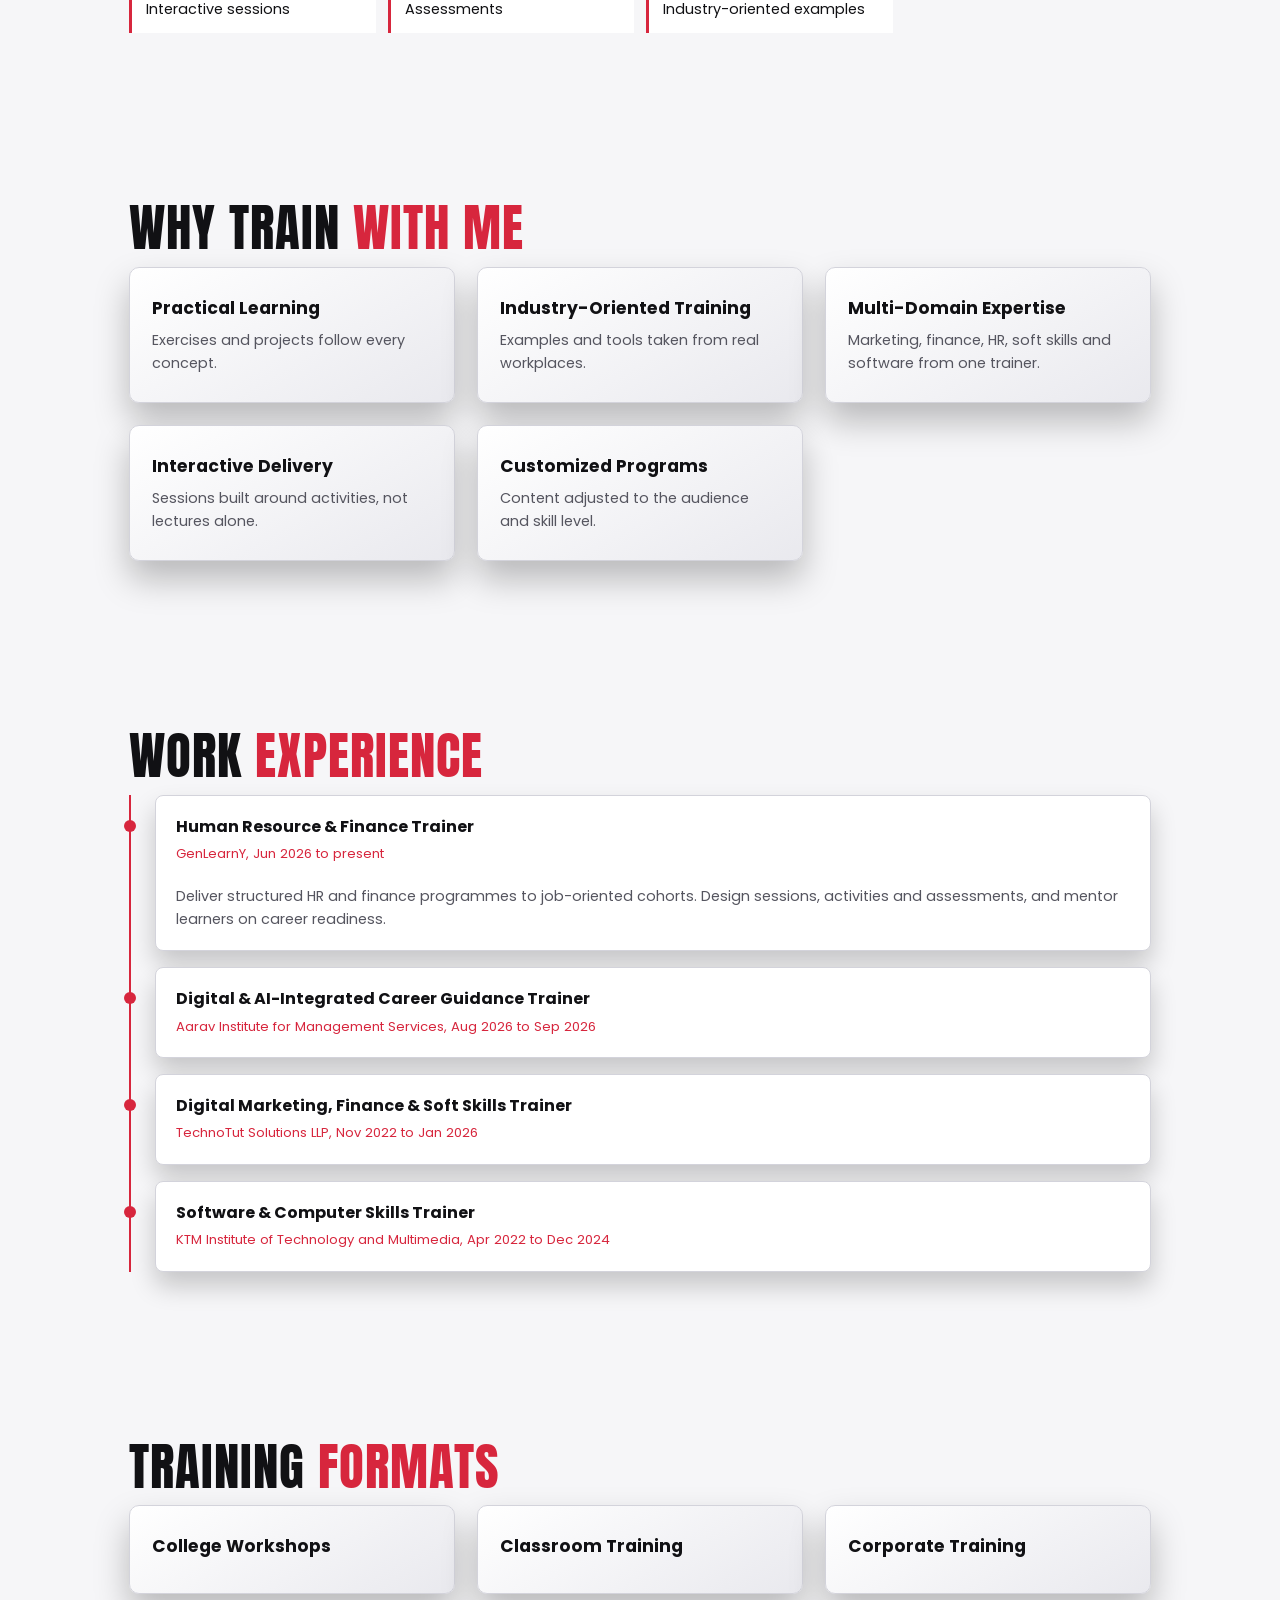
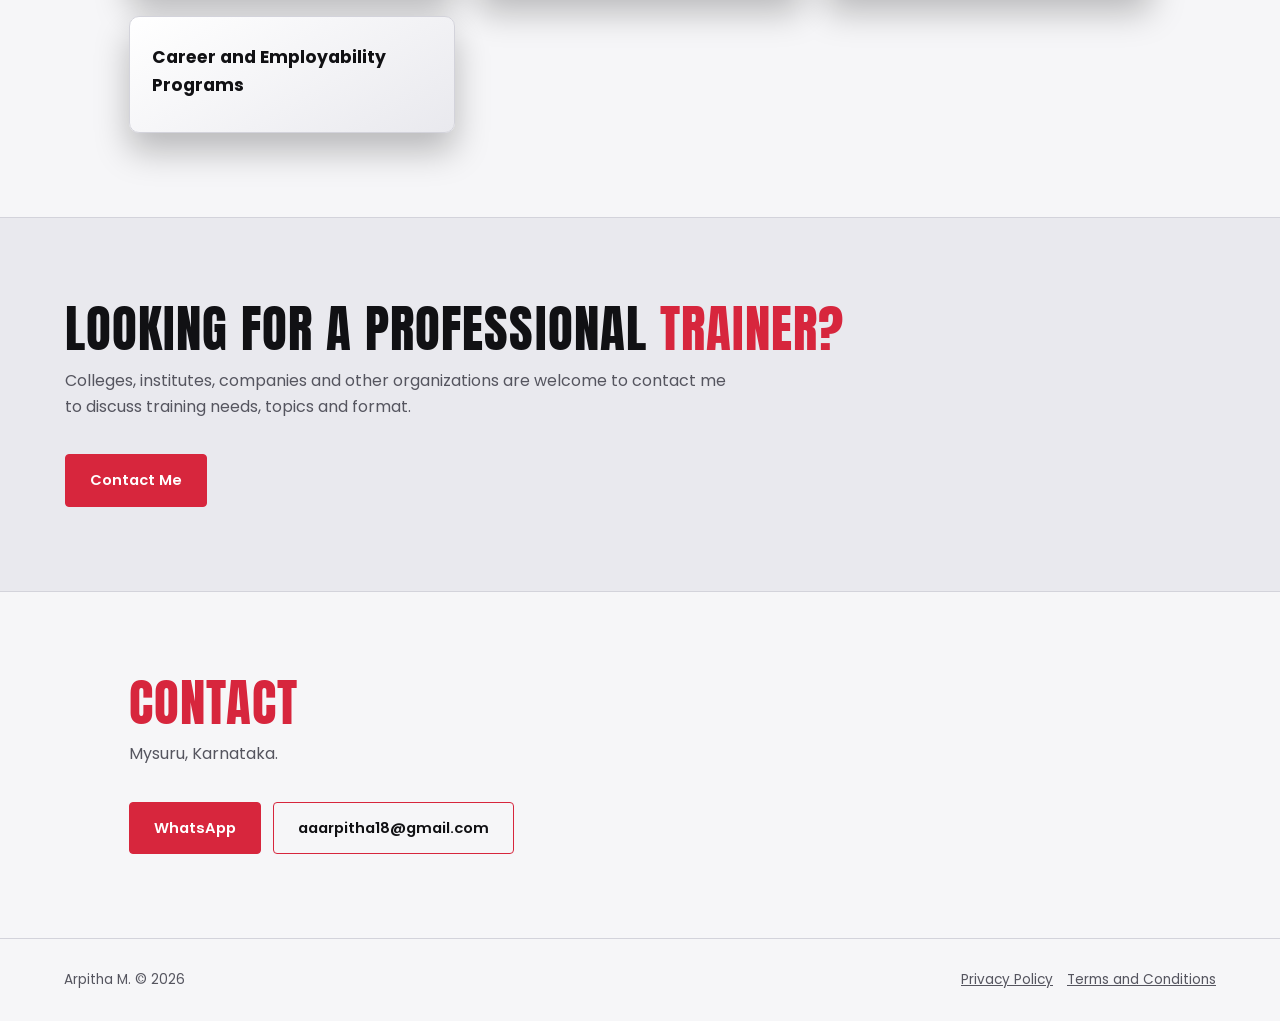
==== commit c480baa5: "Rename Arpitha M. _ PortfolioOLD.html to index.html" ====
--- a/index.html
+++ b/index.html
@@ -1,181 +1,271 @@
-<!doctype html>
-<html lang="en" data-theme="dark">
+<!DOCTYPE html>
+<html lang="en">
 <head>
 <meta charset="utf-8">
-<meta name="viewport" content="width=device-width,initial-scale=1">
-<title>Arpitha Educator | Corporate Trainer & Learning and Development Specialist</title>
-<meta name="description" content="Practical corporate and professional skills training: soft skills, digital marketing, finance, HR, Tally ERP 9, Microsoft Office and Advanced Excel.">
-<script>
-(function(d){var t;try{t=localStorage.getItem('theme')}catch(e){}
-if(t!=='light'&&t!=='dark')t=matchMedia('(prefers-color-scheme: light)').matches?'light':'dark';
-d.dataset.theme=t;d.classList.add('js','intro-on');
-setTimeout(function(){d.classList.remove('intro-on');d.classList.add('ready')},6500)})(document.documentElement);
-</script>
-<link rel="icon" href="assets/logo/arpitha-logo.png">
-<link rel="preconnect" href="https://fonts.googleapis.com"><link rel="preconnect" href="https://fonts.gstatic.com" crossorigin>
-<link href="https://fonts.googleapis.com/css2?family=Cormorant+Garamond:wght@500;600;700&family=Manrope:wght@400;500;700&display=swap" rel="stylesheet">
-<link rel="stylesheet" href="css/style.css">
+<meta name="viewport" content="width=device-width, initial-scale=1, viewport-fit=cover">
+<title>Arpitha M. | Corporate & Professional Skills Trainer</title>
+<meta name="description" content="Practical training in digital marketing, finance, HR, soft skills and office software for students, professionals and institutions. Mysuru, Karnataka.">
+<link href="https://fonts.googleapis.com/css2?family=Anton&family=Poppins:wght@400;500;600&display=swap" rel="stylesheet">
+<style>
+:root{--bg:#0b0b0d;--bg2:#131317;--fg:#f3f3f5;--mut:#a4a4ae;--acc:#d7263d;--card:#1a1a1f;--line:#2b2b33;box-sizing:border-box;padding-top:env(safe-area-inset-top,0px);padding-bottom:env(safe-area-inset-bottom,0px)}
+@media(prefers-color-scheme:light){:root:not([data-theme="dark"]){--bg:#f6f6f8;--bg2:#e9e9ee;--fg:#111114;--mut:#55555f;--card:#fff;--line:#d3d3db}}
+:root[data-theme="light"]{--bg:#f6f6f8;--bg2:#e9e9ee;--fg:#111114;--mut:#55555f;--card:#fff;--line:#d3d3db}
+:root[data-theme="dark"]{--bg:#0b0b0d;--bg2:#131317;--fg:#f3f3f5;--mut:#a4a4ae;--card:#1a1a1f;--line:#2b2b33}
+*{box-sizing:border-box;margin:0}
+html{scroll-behavior:smooth;scroll-padding-top:calc(64px + env(safe-area-inset-top,0px));height:auto}
+body{background:var(--bg);color:var(--fg);font:400 16px/1.65 Poppins,system-ui,sans-serif;overflow-x:hidden}
+h1,h2{font-family:Anton,Impact,sans-serif;font-weight:400;text-transform:uppercase;letter-spacing:.02em;line-height:1.05}
+a{color:inherit}
+:focus-visible{outline:2px solid var(--acc);outline-offset:3px}
+nav{position:sticky;top:env(safe-area-inset-top,0px);z-index:9;display:flex;justify-content:space-between;align-items:center;padding:12px 5vw;background:var(--bg);border-bottom:1px solid var(--line)}
+nav b{letter-spacing:.12em;font-size:.95rem}nav b span{color:var(--acc)}
+nav ul{display:flex;gap:22px;list-style:none;padding:0}
+nav a{text-decoration:none;font-size:.88rem;color:var(--mut)}nav a:hover{color:var(--fg)}
+#mb{display:none;background:none;border:1px solid var(--line);color:var(--fg);padding:8px 14px;border-radius:4px;font:inherit;min-height:44px}
+section,.wrap{padding:84px 5vw;max-width:1150px;margin:auto}
+h2{font-size:clamp(2rem,5vw,3.2rem);margin-bottom:12px}h2 span{color:var(--acc)}
+.lead{color:var(--mut);max-width:680px;margin-bottom:34px}
+.btn{display:inline-block;padding:13px 24px;border-radius:4px;border:1px solid var(--acc);text-decoration:none;font-weight:600;font-size:.92rem;min-height:44px}
+.btn.p{background:var(--acc);color:#fff}.btn.p:hover{background:#b81e32}.btn:not(.p):hover{background:rgba(215,38,61,.12)}
+.btn[aria-disabled]{opacity:.55;border-style:dashed;pointer-events:none}
+.hero{display:grid;grid-template-columns:1.1fr 1fr;gap:40px;align-items:center;min-height:86vh;perspective:1400px}
+.hero small{color:var(--acc);letter-spacing:.22em;font-weight:600;font-size:.78rem}
+.hero h1{font-size:clamp(3.4rem,10vw,7.4rem);margin:10px 0 6px}
+.hero h3{font-weight:500;font-size:1.15rem;margin-bottom:16px}
+.hero p{color:var(--mut);max-width:520px;margin-bottom:26px}
+.hero .bt{display:flex;gap:12px;flex-wrap:wrap}
+.stage{position:relative;transform-style:preserve-3d;transform:rotateY(-12deg) rotateX(3deg);display:flex;justify-content:center;padding:26px 0}
+.stage .pl{position:absolute;border:1px solid var(--line);border-radius:10px;background:var(--bg2);box-shadow:0 30px 50px rgba(0,0,0,.35)}
+.stage .a{inset:6% 12% 2% 4%;transform:translateZ(-90px)}
+.stage .b{inset:12% 4% 8% 14%;transform:translateZ(-45px);border-color:var(--acc)}
+.stage img{position:relative;width:min(100%,380px);height:auto;filter:drop-shadow(0 26px 24px rgba(0,0,0,.5))}
+.chip{position:absolute;padding:7px 12px;background:var(--card);border:1px solid var(--line);border-left:3px solid var(--acc);border-radius:4px;font-size:.78rem;font-weight:500;box-shadow:0 14px 26px rgba(0,0,0,.35)}
+.c1{top:10%;left:-2%;transform:translateZ(80px)}.c2{top:42%;right:-3%;transform:translateZ(110px)}.c3{bottom:12%;left:0;transform:translateZ(70px)}
+.stats{display:grid;grid-template-columns:repeat(auto-fit,minmax(170px,1fr));gap:16px}
+.stat{background:var(--card);border:1px solid var(--line);border-radius:8px;padding:22px;box-shadow:0 16px 30px rgba(0,0,0,.22)}
+.stat b{font:400 2.6rem Anton,sans-serif;color:var(--acc);display:block;line-height:1.1}.stat span{font-size:.85rem;color:var(--mut)}
+.grid{display:grid;grid-template-columns:repeat(auto-fit,minmax(250px,1fr));gap:22px;perspective:1100px}
+.card{background:linear-gradient(150deg,var(--card),var(--bg2));border:1px solid var(--line);border-radius:10px;padding:26px 22px;box-shadow:0 18px 34px rgba(0,0,0,.25);transition:transform .2s,border-color .2s}
+.card:hover{transform:rotateX(4deg) rotateY(-4deg) translateY(-4px);border-color:var(--acc)}
+.card .n{display:inline-block;font:600 .75rem Poppins;color:var(--acc);border:1px solid var(--acc);padding:2px 8px;border-radius:3px;margin-bottom:12px}
+.card h3{font-size:1.08rem;margin-bottom:6px}.card p{font-size:.9rem;color:var(--mut)}
+.card ul{margin:10px 0 0 18px;padding:0;font-size:.85rem;color:var(--mut)}
+.steps{display:grid;grid-template-columns:repeat(6,1fr);gap:0;margin-bottom:30px;counter-reset:s}
+.steps div{counter-increment:s;padding:16px 10px;border:1px solid var(--line);background:var(--card);text-align:center;font-weight:600;font-size:.9rem;position:relative}
+.steps div::before{content:counter(s);display:block;color:var(--acc);font:400 1.5rem Anton,sans-serif}
+.pts{display:grid;grid-template-columns:repeat(auto-fit,minmax(220px,1fr));gap:12px;list-style:none;padding:0}
+.pts li{padding:12px 14px;border-left:3px solid var(--acc);background:var(--card);font-size:.9rem}
+.tl{border-left:2px solid var(--acc);padding-left:24px;display:grid;gap:16px}
+.job{background:var(--card);border:1px solid var(--line);border-radius:8px;padding:0;position:relative;box-shadow:0 14px 26px rgba(0,0,0,.2)}
+.job::before{content:"";position:absolute;left:-32px;top:24px;width:12px;height:12px;background:var(--acc);border-radius:50%}
+.job button{width:100%;text-align:left;background:none;border:0;color:inherit;font:inherit;padding:18px 20px;cursor:pointer;min-height:44px}
+.job strong{display:block}.job em{font-style:normal;color:var(--acc);font-size:.82rem}
+.job .d{display:none;padding:0 20px 18px;color:var(--mut);font-size:.9rem}.job.o .d{display:block}
+.gal{display:grid;grid-template-columns:repeat(auto-fit,minmax(200px,1fr));gap:14px}
+.ph{aspect-ratio:4/3;border:1px dashed var(--mut);border-radius:6px;display:flex;flex-direction:column;align-items:center;justify-content:center;color:var(--mut);font-size:.82rem;text-align:center;padding:10px;background:var(--bg2)}
+.ph b{color:var(--fg);font-weight:500}
+.note{border:1px dashed var(--mut);padding:22px;border-radius:6px;color:var(--mut)}
+.cta{background:var(--bg2);border-top:1px solid var(--line);border-bottom:1px solid var(--line);max-width:none}
+.cta>div{max-width:1150px;margin:auto}
+.ct{display:flex;gap:12px;flex-wrap:wrap}
+.ph-t{color:var(--acc);font-size:.8rem}
+footer{border-top:1px solid var(--line);padding:30px 5vw;color:var(--mut);font-size:.85rem;display:flex;justify-content:space-between;gap:12px;flex-wrap:wrap}
+footer a{margin-left:14px}
+#legal{display:none}.leg h2{margin-top:10px}.leg h3{margin:22px 0 6px}.leg p{color:var(--mut);max-width:720px}
+body.lg #main{display:none}body.lg #legal{display:block}
+.car{position:relative}
+.vp{height:470px;perspective:1500px;perspective-origin:50% 40%;overflow:hidden;touch-action:pan-y;cursor:grab;user-select:none}
+.tk{position:relative;height:100%;transform-style:preserve-3d}
+.dc{position:absolute;left:50%;top:14px;width:330px;margin-left:-165px;min-height:420px;padding:28px 24px;border:1px solid var(--line);border-top:3px solid var(--line);border-radius:10px;background:linear-gradient(150deg,var(--card),var(--bg2));box-shadow:0 30px 50px rgba(0,0,0,.4),inset 0 1px 0 rgba(255,255,255,.06);transition:transform .45s cubic-bezier(.2,.7,.2,1),opacity .35s;will-change:transform}
+.dc.on{border-color:var(--acc);box-shadow:0 40px 70px rgba(0,0,0,.5)}
+.dc .n{font:600 .75rem Poppins;color:var(--acc);border:1px solid var(--acc);padding:2px 8px;border-radius:3px}
+.dc h3{font:400 1.9rem/1.1 Anton,sans-serif;text-transform:uppercase;margin:16px 0 8px}
+.dc p{color:var(--mut);font-size:.95rem}.dc ul{margin:16px 0 0 18px;padding:0;font-size:.95rem}.dc li{margin-bottom:4px}
+.cn{display:flex;align-items:center;justify-content:center;gap:18px;margin-top:18px;font-weight:600;font-size:.9rem}
+.ar{width:44px;height:44px;border:1px solid var(--line);background:var(--card);color:var(--fg);border-radius:4px;font-size:1.5rem;line-height:1;cursor:pointer}
+.ar:hover:not(:disabled){border-color:var(--acc)}.ar:disabled{opacity:.35;cursor:default}
+.hint{text-align:center;color:var(--mut);font-size:.82rem;margin-top:8px}.mbh{display:none}
+.sr{position:absolute;width:1px;height:1px;overflow:hidden;clip:rect(0 0 0 0)}
+#intro{position:fixed;inset:0;z-index:100;background:#050506;display:flex;align-items:center;justify-content:center;text-align:center;pointer-events:none;animation:io .55s ease-in 1.55s forwards}
+#intro div{padding:0 6vw}
+#intro span{display:block;font-family:Anton,Impact,sans-serif;text-transform:uppercase;letter-spacing:.02em;line-height:1;color:#f3f3f5}
+.l1{font-size:clamp(1.9rem,7.5vw,5.2rem);animation:it .6s cubic-bezier(.2,.7,.2,1) .15s both}
+.l2{font-size:clamp(3rem,13vw,9rem);color:var(--acc)!important;margin-top:10px;animation:it .6s cubic-bezier(.2,.7,.2,1) .55s both}
+@keyframes it{from{opacity:0;transform:translateY(18px);clip-path:inset(0 0 100% 0)}to{opacity:1;transform:none;clip-path:inset(0)}}
+@keyframes io{to{opacity:0;visibility:hidden}}
+@keyframes hv{from{opacity:0;transform:translateY(18px)}to{opacity:1;transform:none}}
+@keyframes hp{from{opacity:0;transform:translateY(34px) scale(.96)}to{opacity:1;transform:none}}
+@keyframes hf{from{opacity:0}to{opacity:1}}
+.hero>div:first-child>*{animation:hv .7s cubic-bezier(.2,.7,.2,1) 1.7s both}
+.hero>div:first-child>:nth-child(2){animation-delay:1.78s}.hero>div:first-child>:nth-child(3){animation-delay:1.86s}.hero>div:first-child>:nth-child(4){animation-delay:1.94s}.hero>div:first-child>:nth-child(5){animation-delay:2s}
+.stage .pl,.chip{animation:hf .6s ease-out 1.8s both}
+.stage img{animation:hp .9s cubic-bezier(.2,.7,.2,1) 1.7s both;-webkit-mask-image:linear-gradient(#000 84%,transparent);mask-image:linear-gradient(#000 84%,transparent)}
+.stage .b{background:radial-gradient(circle at 50% 28%,rgba(255,255,255,.1),transparent 62%),var(--bg2)}
+.stage::after{content:"";position:absolute;left:16%;right:16%;bottom:12px;height:28px;background:radial-gradient(ellipse,rgba(0,0,0,.6),transparent 70%);transform:translateZ(-6px)}
+.stage img{filter:drop-shadow(0 0 1.5px rgba(255,255,255,.3)) drop-shadow(0 26px 24px rgba(0,0,0,.55))}
+.stage .b{background:radial-gradient(circle at 50% 32%,rgba(255,255,255,.2),transparent 66%),var(--bg2)}
+.ni #intro{display:none}.ni .hero *{animation:none!important}
+@media(max-width:820px){
+nav ul{display:none;position:absolute;top:100%;left:0;right:0;flex-direction:column;gap:0;background:var(--bg);border-bottom:1px solid var(--line)}
+nav ul.o{display:flex}nav li a{display:block;padding:14px 5vw}#mb{display:block}
+.hero{grid-template-columns:1fr;min-height:auto;padding-top:40px}
+.stage{transform:rotateY(-8deg) rotateX(2deg);padding:20px 0 34px}.stage .a{inset:8% 14% 2% 6%;transform:translateZ(-60px)}.stage .b{inset:14% 6% 8% 16%;transform:translateZ(-30px)}.stage img{width:min(76%,290px)}.chip{font-size:.7rem;padding:5px 9px}.c1{left:0;transform:translateZ(50px)}.c2{right:0;transform:translateZ(70px)}.c3{left:2%;transform:translateZ(45px)}.grid{perspective:900px}.card{border-top:2px solid var(--acc);box-shadow:6px 6px 0 var(--line),0 18px 28px rgba(0,0,0,.3)}.card:active{transform:rotateX(3deg) rotateY(-3deg)}.stat{box-shadow:5px 5px 0 var(--line),0 14px 24px rgba(0,0,0,.3)}
+.steps{grid-template-columns:repeat(2,1fr)}
+.vp{height:auto;perspective:none;overflow:visible;cursor:auto}
+.tk{display:flex;gap:14px;overflow-x:auto;scroll-snap-type:x mandatory;padding:6px 14vw 22px;margin:0 -5vw;overscroll-behavior-x:contain;transform-style:flat;scrollbar-width:none}
+.tk::-webkit-scrollbar{display:none}
+.dc{position:relative;left:auto;top:auto;margin:0;flex:0 0 72vw;width:auto;min-height:0;scroll-snap-align:center;transform:none!important;opacity:1!important;pointer-events:auto!important;box-shadow:6px 6px 0 var(--line),0 18px 28px rgba(0,0,0,.3)}
+.dc:not(.on){opacity:.72!important}
+.ar{display:none}.dk{display:none}.mbh{display:inline}
+section,.wrap{padding:60px 5vw}}
+@media(prefers-reduced-motion:reduce){*{transition:none!important;scroll-behavior:auto!important}#intro{display:none}.hero *{animation:none!important}}
+</style>
 </head>
 <body>
-<svg width="0" height="0" style="position:absolute" aria-hidden="true"><symbol id="mark" viewBox="0 0 200 200" fill="none" stroke="currentColor" stroke-width="5" stroke-linejoin="round" stroke-linecap="round"><path d="M100 28 150 48 100 68 50 48Z M150 48V72"/><circle cx="100" cy="92" r="14"/><path d="M70 150C70 118 130 118 130 150"/><path d="M100 118 108 134 100 146 92 134Z M100 130V146"/><path d="M30 160C60 150 85 152 100 162 115 152 140 150 170 160V176C140 166 115 168 100 178 85 168 60 166 30 176Z"/></symbol></svg>
-
-<div id="intro" aria-hidden="true">
-  <div class="stage"><svg viewBox="0 0 200 200" class="draw" fill="none" stroke="#E1BD72" stroke-width="3" stroke-linejoin="round" stroke-linecap="round">
-    <path pathLength="1" style="--d:.2s" d="M30 160C60 150 85 152 100 162 115 152 140 150 170 160V176C140 166 115 168 100 178 85 168 60 166 30 176Z"/>
-    <path pathLength="1" style="--d:.8s" d="M100 28 150 48 100 68 50 48Z M150 48V72"/>
-    <path pathLength="1" style="--d:1.3s" d="M70 150C70 118 130 118 130 150"/><circle pathLength="1" style="--d:1.5s" cx="100" cy="92" r="14"/>
-    <path pathLength="1" style="--d:1.8s" d="M100 118 108 134 100 146 92 134Z M100 130V146"/>
-  </svg>
-  <img class="logo-plate" src="assets/logo/arpitha-logo.png" alt="" width="220" height="220"></div>
-  <p class="brand-reveal">ARPITHA EDUCATOR</p>
-</div>
-<button id="skip" class="skip" type="button">Skip intro</button>
-
-<header class="hdr">
-  <a class="brand" href="#home" aria-label="Arpitha Educator, home"><img class="mark" src="assets/logo/arpitha-logo.png" alt="" width="40" height="40"><span>Arpitha Educator</span></a>
-  <button id="menu" class="icon-btn menu" aria-expanded="false" aria-controls="nav" aria-label="Open menu"><span></span></button>
-  <nav id="nav" class="nav" aria-label="Main">
-    <a href="#home">Home</a><a href="#about">About</a><a href="#services">Services</a><a href="#audience">Who I Train</a><a href="#experience">Experience</a><a href="#gallery">Gallery</a><a href="#contact">Contact</a>
-  </nav>
-  <button id="theme" class="icon-btn" type="button" aria-label="Switch theme"><svg viewBox="0 0 24 24" width="20" height="20" fill="none" stroke="currentColor" stroke-width="2"><circle cx="12" cy="12" r="5"/><path d="M12 1v3M12 20v3M4 4l2 2M18 18l2 2M1 12h3M20 12h3M4 20l2-2M18 6l2-2"/></svg></button>
-</header>
-
-<main>
-<section id="home" class="cover">
-  <div class="wrap cover-grid">
-    <div class="cover-text">
-      <h1><span class="outline rise" style="--d:.1">PORTFOLIO</span><span class="name rise" style="--d:.25">ARPITHA</span></h1>
-      <p class="role rise" style="--d:.4">Corporate Trainer | Learning &amp; Development Specialist</p>
-      <p class="tag rise" style="--d:.55">Educating. Empowering. Elevating.</p>
-    </div>
-    <figure class="portrait rise" style="--d:.5"><div class="ph"><img src="assets/images/portrait.jpg" alt="Arpitha, corporate trainer and learning and development specialist" width="1000" height="1242" fetchpriority="high"></div></figure>
-  </div>
-</section>
-
-<section class="hero">
-  <div class="wrap split">
-    <div>
-      <h2>Turning Learning Into Professional Growth</h2>
-      <p>I deliver practical, structured training that helps learners build workplace confidence, strengthen essential skills and improve their professional capabilities.</p>
-      <p class="btns"><a class="btn" href="#services">Explore My Services</a><a class="btn ghost" href="#contact">Invite Me for Training</a></p>
-    </div>
-    <dl class="stats"><div><dt>learners trained</dt><dd>500+</dd></div><div><dt>years of experience</dt><dd>4+</dd></div><div><dt>internship programmes</dt><dd>5+</dd></div><div><dt>professional skill areas</dt><dd>8</dd></div></dl>
-  </div>
-</section>
-
-<section id="about" class="alt">
-  <div class="wrap split">
-    <h2 class="caps">About Me</h2>
-    <div class="prose">
-      <p>Training is more than explaining concepts. It is helping people understand an idea, practise it, and apply it in a real workplace situation.</p>
-      <p>My sessions focus on practical learning and learner confidence, so students and early-career professionals leave able to use what they learned.</p>
-      <!-- EDIT: add your own biography, education and certifications here. Nothing has been invented. -->
-    </div>
-  </div>
-</section>
-
-<section id="services">
-  <div class="wrap">
-    <h2>Training domains</h2>
-    <div class="stack">
-      <article class="card" style="--i:0"><h3>Digital Marketing</h3><p>Search, social media, content and advertising fundamentals, with analytics to measure what works.</p></article>
-      <article class="card" style="--i:1"><h3>Finance</h3><p>Core financial concepts, statements and the thinking behind sound business decisions.</p></article>
-      <article class="card" style="--i:2"><h3>Human Resource</h3><p>Recruitment, onboarding and people-management essentials for modern workplaces.</p></article>
-      <article class="card" style="--i:3"><h3>Soft Skill</h3><p>Communication, presentation, teamwork and professional etiquette for confident careers.</p></article>
-      <article class="card" style="--i:4"><h3>Tally ERP 9</h3><p>Accounting entries, inventory and statutory basics, practised in Tally ERP 9.</p></article>
-      <article class="card" style="--i:5"><h3>Microsoft Office</h3><p>Word, Excel and PowerPoint skills for everyday office work.</p></article>
-      <article class="card" style="--i:6"><h3>Advanced Excel</h3><p>Formulas, lookups, pivot tables and dashboards for working with data.</p></article>
-    </div>
-  </div>
-</section>
-
-<section id="audience" class="alt">
-  <div class="wrap">
-    <h2>Who I train</h2>
-    <ul class="cols">
-      <li><h3>College students</h3><p>Job-ready skills alongside academics.</p></li>
-      <li><h3>Fresh graduates</h3><p>A confident start to a first role.</p></li>
-      <li><h3>Job seekers</h3><p>Skills and readiness for interviews and offices.</p></li>
-      <li><h3>Early-career professionals</h3><p>Stronger everyday workplace capability.</p></li>
-      <li><h3>Internship participants</h3><p>Practical, guided learning on the job.</p></li>
-      <li><h3>Organisations and teams</h3><p>Focused sessions for corporate teams.</p></li>
-    </ul>
-  </div>
-</section>
-
-<section class="why">
-  <div class="wrap split">
-    <h2>Why train with me?</h2>
-    <ul class="ticks"><li>Practical, application-focused learning</li><li>Clear, structured explanations</li><li>Interactive sessions with relevant exercises</li><li>A learner-centred approach that builds confidence</li></ul>
-  </div>
-</section>
-
-<section id="experience" class="alt">
-  <div class="wrap">
-    <h2>Work experience</h2>
-    <ol class="timeline">
-      <li><h3>Digital Marketing Educator and Internship Trainer</h3><p class="org">TechnoTut Solutions LLP</p><time>Period: add dates</time><p>Responsibilities: add details</p></li>
-      <li><h3>Software and Computer Skills Trainer</h3><p class="org">KTM Institute of Technology and Multimedia</p><time>Period: add dates</time><p>Responsibilities: add details</p></li>
-      <li><h3>Freelance workshop facilitator</h3><p class="org">Partner institutes</p><time>Period: add dates</time><p>Responsibilities: add details</p></li>
-      <!-- EDIT: copy an <li> to add more. -->
-    </ol>
-  </div>
-</section>
-
-<section class="method">
-  <div class="wrap">
-    <h2>Training methodology</h2>
-    <ol class="steps">
-      <li><b>Understand</b><span>Identify learner needs and objectives.</span></li>
-      <li><b>Explain</b><span>Introduce concepts clearly.</span></li>
-      <li><b>Demonstrate</b><span>Show how the concepts work.</span></li>
-      <li><b>Practise</b><span>Apply them in guided exercises.</span></li>
-      <li><b>Review</b><span>Reinforce learning and close gaps.</span></li>
-    </ol>
-  </div>
-</section>
-
-<section id="gallery" class="alt">
-  <div class="wrap">
-    <h2 class="caps">In the Classroom</h2>
-    <div class="gal">
-      <figure><div class="ph" data-src="assets/images/class-1.jpg" data-alt="Training session photo 1"><span>Photo 1<br><small>class-1.jpg</small></span></div></figure>
-      <figure><div class="ph" data-src="assets/images/class-2.jpg" data-alt="Training session photo 2"><span>Photo 2<br><small>class-2.jpg</small></span></div></figure>
-      <figure><div class="ph" data-src="assets/images/class-3.jpg" data-alt="Training session photo 3"><span>Photo 3<br><small>class-3.jpg</small></span></div></figure>
-      <figure><div class="ph" data-src="assets/images/class-4.jpg" data-alt="Training session photo 4"><span>Photo 4<br><small>class-4.jpg</small></span></div></figure>
-      <figure><div class="ph" data-src="assets/images/class-5.jpg" data-alt="Training session photo 5"><span>Photo 5<br><small>class-5.jpg</small></span></div></figure>
-    </div>
-  </div>
-</section>
-
-<section id="contact" class="contact">
-  <div class="wrap split">
-    <div><h2 class="caps">Looking for a professional trainer?</h2><p>Tell me about your topic, audience and schedule. I will reply with how I can help.</p></div>
-    <form id="form" novalidate>
-      <label for="f-name">Name</label><input id="f-name" name="name" autocomplete="name" required aria-describedby="e-name"><p class="err" id="e-name"></p>
-      <label for="f-email">Email</label><input id="f-email" name="email" type="email" autocomplete="email" required aria-describedby="e-email"><p class="err" id="e-email"></p>
-      <label for="f-org">Organisation (optional)</label><input id="f-org" name="organisation" autocomplete="organization">
-      <label for="f-topic">Training topic</label>
-      <select id="f-topic" name="topic" required aria-describedby="e-topic"><option value="">Choose a topic</option><option>Digital Marketing</option><option>Finance</option><option>Human Resource</option><option>Soft Skill</option><option>Tally ERP 9</option><option>Microsoft Office</option><option>Advanced Excel</option><option>Other</option></select><p class="err" id="e-topic"></p>
-      <label for="f-msg">Message</label><textarea id="f-msg" name="message" rows="4" required aria-describedby="e-msg"></textarea><p class="err" id="e-msg"></p>
-      <button class="btn" type="submit">Send enquiry</button>
-      <p id="status" role="status" aria-live="polite"></p>
-    </form>
-  </div>
-</section>
-</main>
-
-<footer class="ftr">
-  <div class="wrap">
-    <p class="brand"><img class="mark" src="assets/logo/arpitha-logo.png" alt="" width="40" height="40"><span>Arpitha Educator</span></p>
-    <nav aria-label="Footer"><a href="#about">About</a><a href="#services">Services</a><a href="#experience">Experience</a><a href="#contact">Contact</a></nav>
-    <p id="ftr-contact"></p>
-    <p>&copy; <span id="year">2026</span> Arpitha Educator</p>
-  </div>
-</footer>
-<dialog id="lb"><button id="lb-x" class="icon-btn" aria-label="Close image">&times;</button><img alt=""></dialog>
-<script src="https://cdnjs.cloudflare.com/ajax/libs/gsap/3.12.5/gsap.min.js" defer></script>
-<script src="js/animations.js" defer></script>
-<script src="js/main.js" defer></script>
+<script>try{if(sessionStorage.getItem('i')||location.hash)document.documentElement.className+=' ni';else sessionStorage.setItem('i','1')}catch(e){}</script>
+<div id="intro" aria-hidden="true"><div><span class="l1">Corporate Trainer Portfolio</span><span class="l2">IS LIVE.</span></div></div>
+<nav aria-label="Main">
+<b>ARPITHA <span>M.</span></b>
+<button id="mb" aria-expanded="false" aria-controls="nl">Menu</button>
+<ul id="nl">
+<li><a href="#home">Home</a></li><li><a href="#about">About</a></li><li><a href="#training">Training</a></li><li><a href="#method">Methodology</a></li><li><a href="#experience">Experience</a></li><li><a href="#contact">Contact</a></li>
+</ul>
+</nav>
+<div id="main">
+<section class="hero" id="home">
+<div>
+<small>MYSURU, KARNATAKA</small>
+<h1>Arpitha M.</h1>
+<h3>Corporate &amp; Professional Skills Trainer</h3>
+<p>Practical training in digital marketing, finance, HR, soft skills and office software for students, working professionals and institutions.</p>
+<div class="bt"><a class="btn p" href="#training">View Training Areas</a><a class="btn" href="#contact">Invite Me for Training</a></div>
+</div>
+<div class="stage">
+<div class="pl a"></div><div class="pl b"></div>
+<img alt="Portrait of Arpitha M. in a black blazer and tinted glasses" src="[data-uri]" width="380" height="415">
+<span class="chip c1">Digital Marketing</span><span class="chip c2">Finance and Tally</span><span class="chip c3">Excel and HR</span>
+</div>
+</section>
+
+<section id="experience-numbers" style="padding-top:0">
+<div class="stats">
+<div class="stat"><b>500+</b><span>Learners trained</span></div>
+<div class="stat"><b>4+</b><span>Years of experience</span></div>
+<div class="stat"><b>5+</b><span>Internship programs</span></div>
+<div class="stat"><b>8</b><span>Professional skill areas</span></div>
+</div>
+</section>
+
+<section id="about">
+<h2>About <span>Me</span></h2>
+<p class="lead">I am a trainer working across digital marketing, human resources, finance and soft skills. I plan the curriculum, deliver the sessions and assess the learners myself, so the training stays connected to what people need at work.</p>
+<p class="lead">My sessions run on demonstrations, exercises and projects. I adjust the content for mixed-ability groups, whether they are college students or people already in jobs. I hold an MBA and a B.Com, and I have trained learners at institutes, colleges and through freelance assignments.</p>
+</section>
+
+<section id="who">
+<h2>Who I <span>Train</span></h2>
+<div class="grid">
+<div class="card"><h3>Students</h3><p>Career-oriented training, practical skills, projects and employability development.</p></div>
+<div class="card"><h3>Working Professionals</h3><p>Upskilling, productivity tools, digital skills and professional development.</p></div>
+<div class="card"><h3>Institutions and Corporate Teams</h3><p>Customized workshops, academic training, employability programs and professional training.</p></div>
+</div>
+</section>
+
+<section id="training">
+<h2>Training <span>Areas</span></h2>
+<p class="lead">Practical training across professional, digital and workplace skills.</p>
+<div class="car" id="car" tabindex="0" role="region" aria-roledescription="carousel" aria-label="Training areas">
+<div class="vp"><div class="tk" id="tk"><article class="dc" role="group" aria-roledescription="slide" aria-label="1 of 8" data-n="Digital Marketing"><span class="n">01</span><h3>Digital Marketing</h3><p>Practical digital marketing with industry tools.</p><ul><li>SEO and SEM</li><li>Social media marketing</li><li>Content strategy</li><li>Campaign analytics</li></ul></article><article class="dc" role="group" aria-roledescription="slide" aria-label="2 of 8" data-n="Finance"><span class="n">02</span><h3>Finance</h3><p>Financial basics and reporting for beginners and job seekers.</p><ul><li>Financial fundamentals</li><li>Accounting principles</li><li>Excel-based financial reporting</li></ul></article><article class="dc" role="group" aria-roledescription="slide" aria-label="3 of 8" data-n="Human Resources"><span class="n">03</span><h3>Human Resources</h3><p>HR concepts as they apply in the workplace.</p><ul><li>HR fundamentals</li><li>Recruitment concepts</li><li>Employee lifecycle</li><li>HR compliance basics</li></ul></article><article class="dc" role="group" aria-roledescription="slide" aria-label="4 of 8" data-n="Soft Skills"><span class="n">04</span><h3>Soft Skills</h3><p>Workplace communication and career readiness.</p><ul><li>Communication</li><li>Workplace etiquette</li><li>Presentation skills</li><li>Career development</li></ul></article><article class="dc" role="group" aria-roledescription="slide" aria-label="5 of 8" data-n="Tally"><span class="n">05</span><h3>Tally</h3><p>Hands-on accounting software training.</p><ul><li>Tally ERP 9</li><li>Tally Prime</li></ul></article><article class="dc" role="group" aria-roledescription="slide" aria-label="6 of 8" data-n="Advanced Excel"><span class="n">06</span><h3>Advanced Excel</h3><p>Excel for reporting and analysis.</p><ul><li>VLOOKUP</li><li>Pivot Tables</li><li>Dashboards</li></ul></article><article class="dc" role="group" aria-roledescription="slide" aria-label="7 of 8" data-n="Microsoft Office"><span class="n">07</span><h3>Microsoft Office</h3><p>Everyday office tools for the workplace.</p><ul><li>MS Office Suite</li></ul></article><article class="dc" role="group" aria-roledescription="slide" aria-label="8 of 8" data-n="Basic Computer"><span class="n">08</span><h3>Basic Computer</h3><p>Core computer applications for first-time learners.</p></article></div></div>
+<div class="cn"><button class="ar" id="pv" aria-label="Previous training area">&#8249;</button><span id="cnt">01 / 08</span><button class="ar" id="nx" aria-label="Next training area">&#8250;</button></div>
+<p class="hint"><span class="dk">Click, then scroll, drag or use arrow keys.</span><span class="mbh">Swipe sideways.</span></p>
+<div class="sr" id="live" aria-live="polite"></div>
+</div>
+</section>
+
+<section id="method">
+<h2>Training <span>Methodology</span></h2>
+<p class="lead">Each topic follows the same six stages.</p>
+<div class="steps"><div>Understand</div><div>Explain</div><div>Demonstrate</div><div>Practice</div><div>Apply</div><div>Assess</div></div>
+<ul class="pts"><li>Practical learning</li><li>Live demonstrations</li><li>Hands-on activities</li><li>Projects and case studies</li><li>Interactive sessions</li><li>Assessments</li><li>Industry-oriented examples</li></ul>
+</section>
+
+<section id="why">
+<h2>Why Train <span>With Me</span></h2>
+<div class="grid">
+<div class="card"><h3>Practical Learning</h3><p>Exercises and projects follow every concept.</p></div>
+<div class="card"><h3>Industry-Oriented Training</h3><p>Examples and tools taken from real workplaces.</p></div>
+<div class="card"><h3>Multi-Domain Expertise</h3><p>Marketing, finance, HR, soft skills and software from one trainer.</p></div>
+<div class="card"><h3>Interactive Delivery</h3><p>Sessions built around activities, not lectures alone.</p></div>
+<div class="card"><h3>Customized Programs</h3><p>Content adjusted to the audience and skill level.</p></div>
+</div>
+</section>
+
+<section id="experience">
+<h2>Work <span>Experience</span></h2>
+<div class="tl">
+<div class="job o"><button aria-expanded="true"><strong>Human Resource &amp; Finance Trainer</strong><em>GenLearnY, Jun 2026 to present</em></button><div class="d">Deliver structured HR and finance programmes to job-oriented cohorts. Design sessions, activities and assessments, and mentor learners on career readiness.</div></div>
+<div class="job"><button aria-expanded="false"><strong>Digital &amp; AI-Integrated Career Guidance Trainer</strong><em>Aarav Institute for Management Services, Aug 2026 to Sep 2026</em></button><div class="d">Delivered digital and AI-integrated training and career guidance workshops across colleges and educational institutions, customised to each group.</div></div>
+<div class="job"><button aria-expanded="false"><strong>Digital Marketing, Finance &amp; Soft Skills Trainer</strong><em>TechnoTut Solutions LLP, Nov 2022 to Jan 2026</em></button><div class="d">Designed and delivered training in digital marketing, finance and soft skills. Built modules, assignments and assessments, and guided learners through industry-oriented projects.</div></div>
+<div class="job"><button aria-expanded="false"><strong>Software &amp; Computer Skills Trainer</strong><em>KTM Institute of Technology and Multimedia, Apr 2022 to Dec 2024</em></button><div class="d">Taught MS Office, Advanced Excel, Tally ERP 9 and core computer applications, with separate tracks for beginner, intermediate and advanced learners.</div></div>
+</div>
+</section>
+
+<section id="formats">
+<h2>Training <span>Formats</span></h2>
+<div class="grid">
+<div class="card"><h3>College Workshops</h3></div><div class="card"><h3>Classroom Training</h3></div><div class="card"><h3>Corporate Training</h3></div><div class="card"><h3>Career and Employability Programs</h3></div>
+</div>
+</section>
+
+<section class="cta" id="cta"><div>
+<h2>Looking for a Professional <span>Trainer?</span></h2>
+<p class="lead">Colleges, institutes, companies and other organizations are welcome to contact me to discuss training needs, topics and format.</p>
+<a class="btn p" href="#contact">Contact Me</a>
+</div></section>
+
+<section id="contact">
+<h2><span>Contact</span></h2>
+<p class="lead">Mysuru, Karnataka.</p>
+<div class="ct">
+<a class="btn p" href="https://wa.me/916363958020">WhatsApp</a>
+<a class="btn" href="mailto:aaarpitha18@gmail.com">aaarpitha18@gmail.com</a>
+</div>
+</section>
+</div>
+
+<div id="legal"><div class="wrap leg"></div></div>
+
+<footer><span>Arpitha M. &copy; <span id="y"></span></span><span><a href="#/privacy-policy">Privacy Policy</a><a href="#/terms-and-conditions">Terms and Conditions</a></span></footer>
+
+<script>
+(function(){
+var L={
+"/privacy-policy":'<h2>Privacy <span>Policy</span></h2><p class="ph-t">Draft. Review and customize every item marked [CUSTOMIZE] before publishing.</p><h3>What this site collects</h3><p>This site has no forms and no accounts. [CUSTOMIZE: confirm whether analytics or cookies are added later.]</p><h3>Contact details you send</h3><p>If you email or message me on WhatsApp, I use your details only to reply about training. I do not sell or share them. [CUSTOMIZE: add retention period and any third parties.]</p><h3>Third-party services</h3><p>The site loads fonts from Google Fonts. WhatsApp and email open in their own apps under their own policies.</p><h3>Your requests</h3><p>To ask me to delete messages you sent, email me. [CUSTOMIZE: legal entity name, address and applicable law.]</p><p><a href="#home">Back to site</a></p>',
+"/terms-and-conditions":'<h2>Terms and <span>Conditions</span></h2><p class="ph-t">Draft. Review and customize every item marked [CUSTOMIZE] before publishing.</p><h3>Use of this site</h3><p>This site presents the training services and background of Arpitha M. Content is for information only.</p><h3>Training engagements</h3><p>Fees, schedules, cancellation and certification terms are agreed in writing for each engagement. [CUSTOMIZE: add standard fees, cancellation policy and certificate terms if offered.]</p><h3>Content ownership</h3><p>Text, images and training material on this site belong to Arpitha M. Please ask before reusing them.</p><h3>Liability</h3><p>[CUSTOMIZE: add liability wording and governing law, ideally reviewed by a legal professional.]</p><p><a href="#home">Back to site</a></p>'};
+function route(){var k=location.hash.slice(1);if(L[k]){document.querySelector('#legal .leg').innerHTML=L[k];document.body.classList.add('lg');document.title=k.indexOf('priv')>0?'Privacy Policy | Arpitha M.':'Terms and Conditions | Arpitha M.';scrollTo(0,0)}else{if(document.body.classList.contains('lg')){document.body.classList.remove('lg');document.title='Arpitha M. | Corporate & Professional Skills Trainer';var e=k&&document.getElementById(k);if(e)e.scrollIntoView()}}}
+addEventListener('hashchange',route);route();
+document.getElementById('y').textContent=new Date().getFullYear();
+var mb=document.getElementById('mb'),nl=document.getElementById('nl');
+mb.onclick=function(){var o=nl.classList.toggle('o');mb.setAttribute('aria-expanded',o)};
+nl.onclick=function(e){if(e.target.tagName==='A'){nl.classList.remove('o');mb.setAttribute('aria-expanded',false)}};
+document.querySelectorAll('.job button').forEach(function(b){b.onclick=function(){var j=b.parentNode,o=j.classList.toggle('o');b.setAttribute('aria-expanded',o)}});
+var car=document.getElementById('car'),tk=document.getElementById('tk'),cs=[].slice.call(tk.children),cur=0,mq=matchMedia('(max-width:820px)'),pv=document.getElementById('pv'),nx=document.getElementById('nx'),cnt=document.getElementById('cnt'),live=document.getElementById('live');
+function lay(){var m=mq.matches;cs.forEach(function(c,i){var o=i-cur,a=Math.abs(o);c.classList.toggle('on',i===cur);if(m){c.style.transform=c.style.opacity=c.style.zIndex=c.style.pointerEvents='';return}
+c.style.transform='translateX('+o*270+'px) translateZ('+(-a*130)+'px) rotateY('+(-o*22)+'deg) scale('+(1-Math.min(a,3)*.07)+')';c.style.opacity=a>2?0:1-a*.22;c.style.zIndex=10-a;c.style.pointerEvents=a>2?'none':'auto'});
+cnt.textContent='0'+(cur+1)+' / 0'+cs.length;pv.disabled=cur===0;nx.disabled=cur===cs.length-1;live.textContent=cs[cur].getAttribute('data-n')}
+function go(n){cur=Math.max(0,Math.min(cs.length-1,n));if(mq.matches){var c=cs[cur];tk.scrollTo({left:c.offsetLeft+c.offsetWidth/2-tk.clientWidth/2,behavior:'smooth'})}lay()}
+pv.onclick=function(){go(cur-1)};nx.onclick=function(){go(cur+1)};
+car.addEventListener('keydown',function(e){var k=e.key;if(k==='ArrowLeft'){go(cur-1)}else if(k==='ArrowRight'){go(cur+1)}else if(k==='Home'){go(0)}else if(k==='End'){go(cs.length-1)}else return;e.preventDefault()});
+var lock=0;car.addEventListener('wheel',function(e){if(mq.matches)return;var h=Math.abs(e.deltaX)>Math.abs(e.deltaY),d=h?e.deltaX:e.deltaY;if(!h&&!(car.contains(document.activeElement)))return;if(Math.abs(d)<8)return;var n=cur+(d>0?1:-1);if(n<0||n>=cs.length)return;e.preventDefault();var t=Date.now();if(t-lock>380){lock=t;go(n)}},{passive:false});
+var sx=null,vp=car.querySelector('.vp');
+vp.addEventListener('pointerdown',function(e){if(!mq.matches)sx=e.clientX});
+vp.addEventListener('pointerup',function(e){if(sx===null)return;var dx=e.clientX-sx;sx=null;if(dx<-50)go(cur+1);else if(dx>50)go(cur-1);else if(Math.abs(dx)<6){var c=e.target.closest&&e.target.closest('.dc');if(c)go(cs.indexOf(c))}car.focus({preventScroll:true})});
+vp.addEventListener('pointercancel',function(){sx=null});
+var st;tk.addEventListener('scroll',function(){if(!mq.matches)return;clearTimeout(st);st=setTimeout(function(){var mid=tk.scrollLeft+tk.clientWidth/2,b=0,bd=1e9;cs.forEach(function(c,i){var d=Math.abs(c.offsetLeft+c.offsetWidth/2-mid);if(d<bd){bd=d;b=i}});cur=b;lay()},60)});
+mq.addEventListener('change',function(){tk.scrollLeft=0;go(cur)});
+lay();
+setTimeout(function(){var i=document.getElementById('intro');if(i)i.remove()},2700);
+})();
+</script>
 </body>
 </html>
